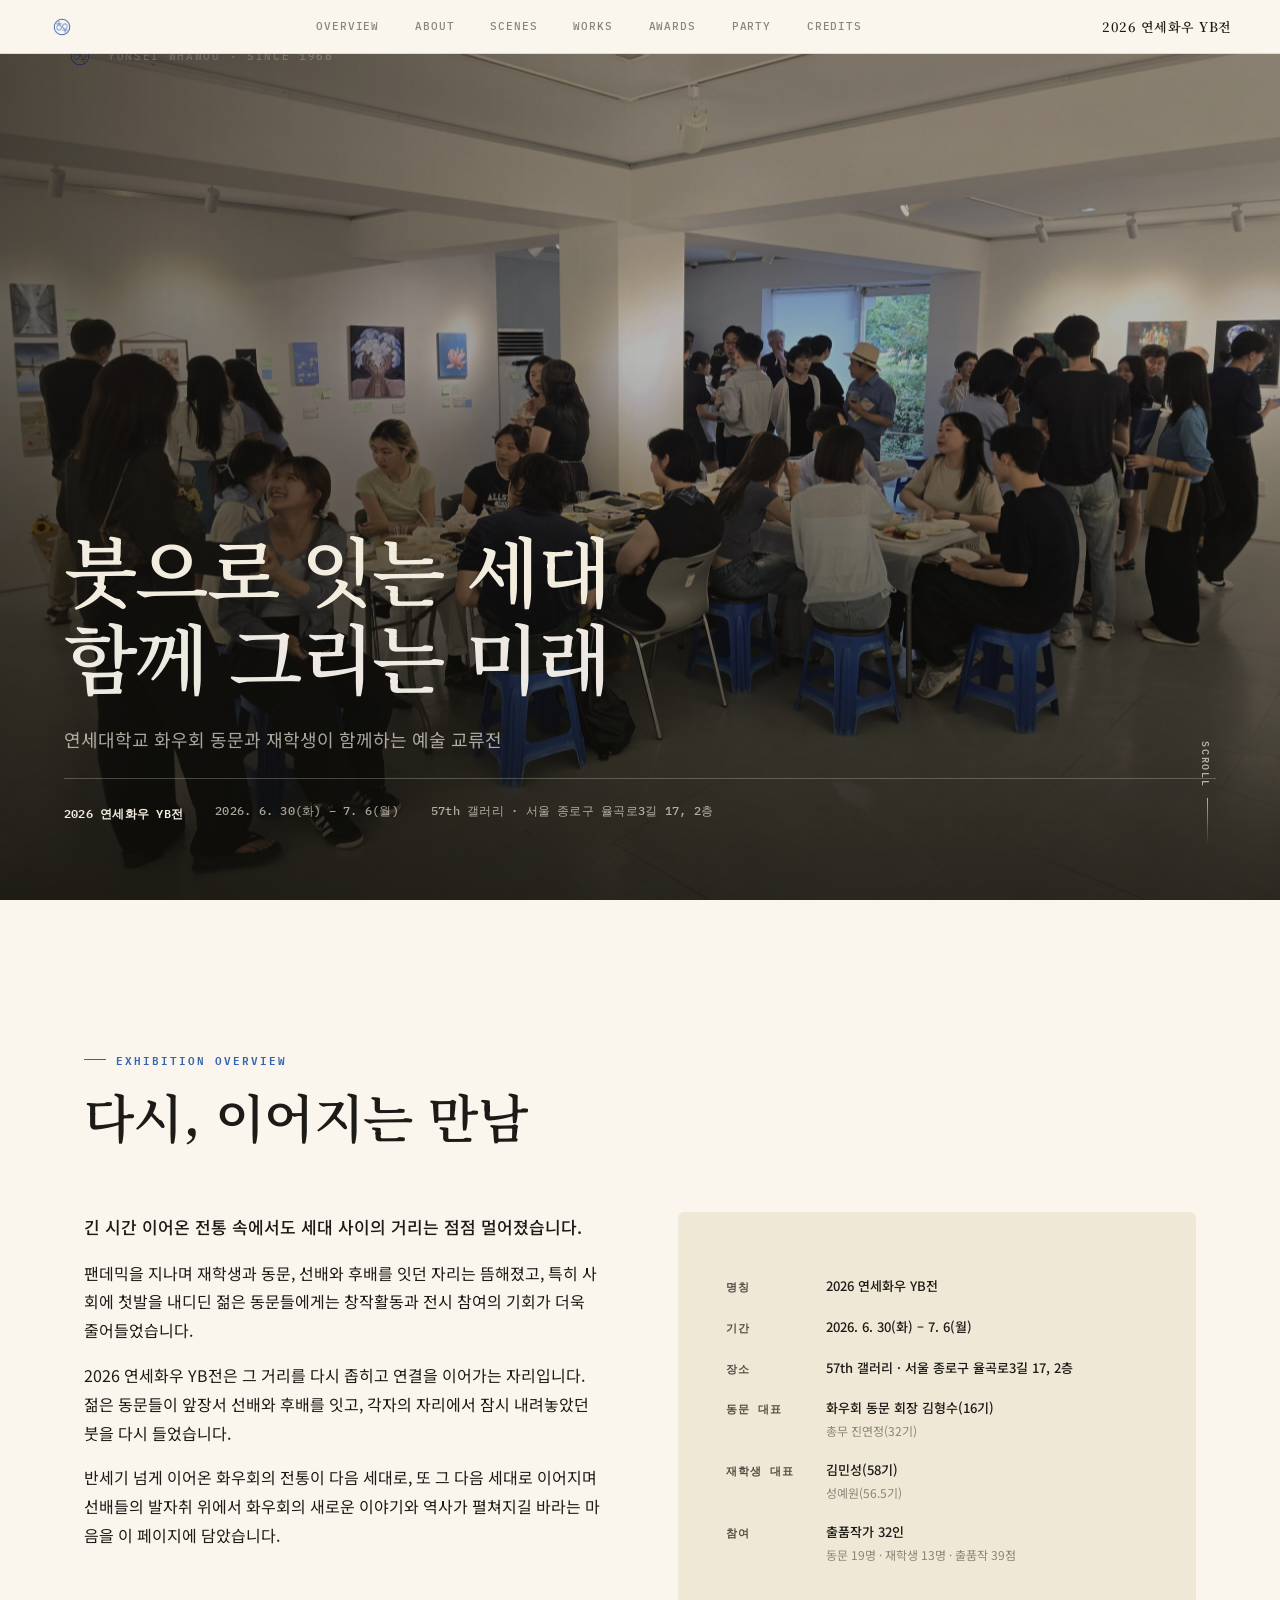
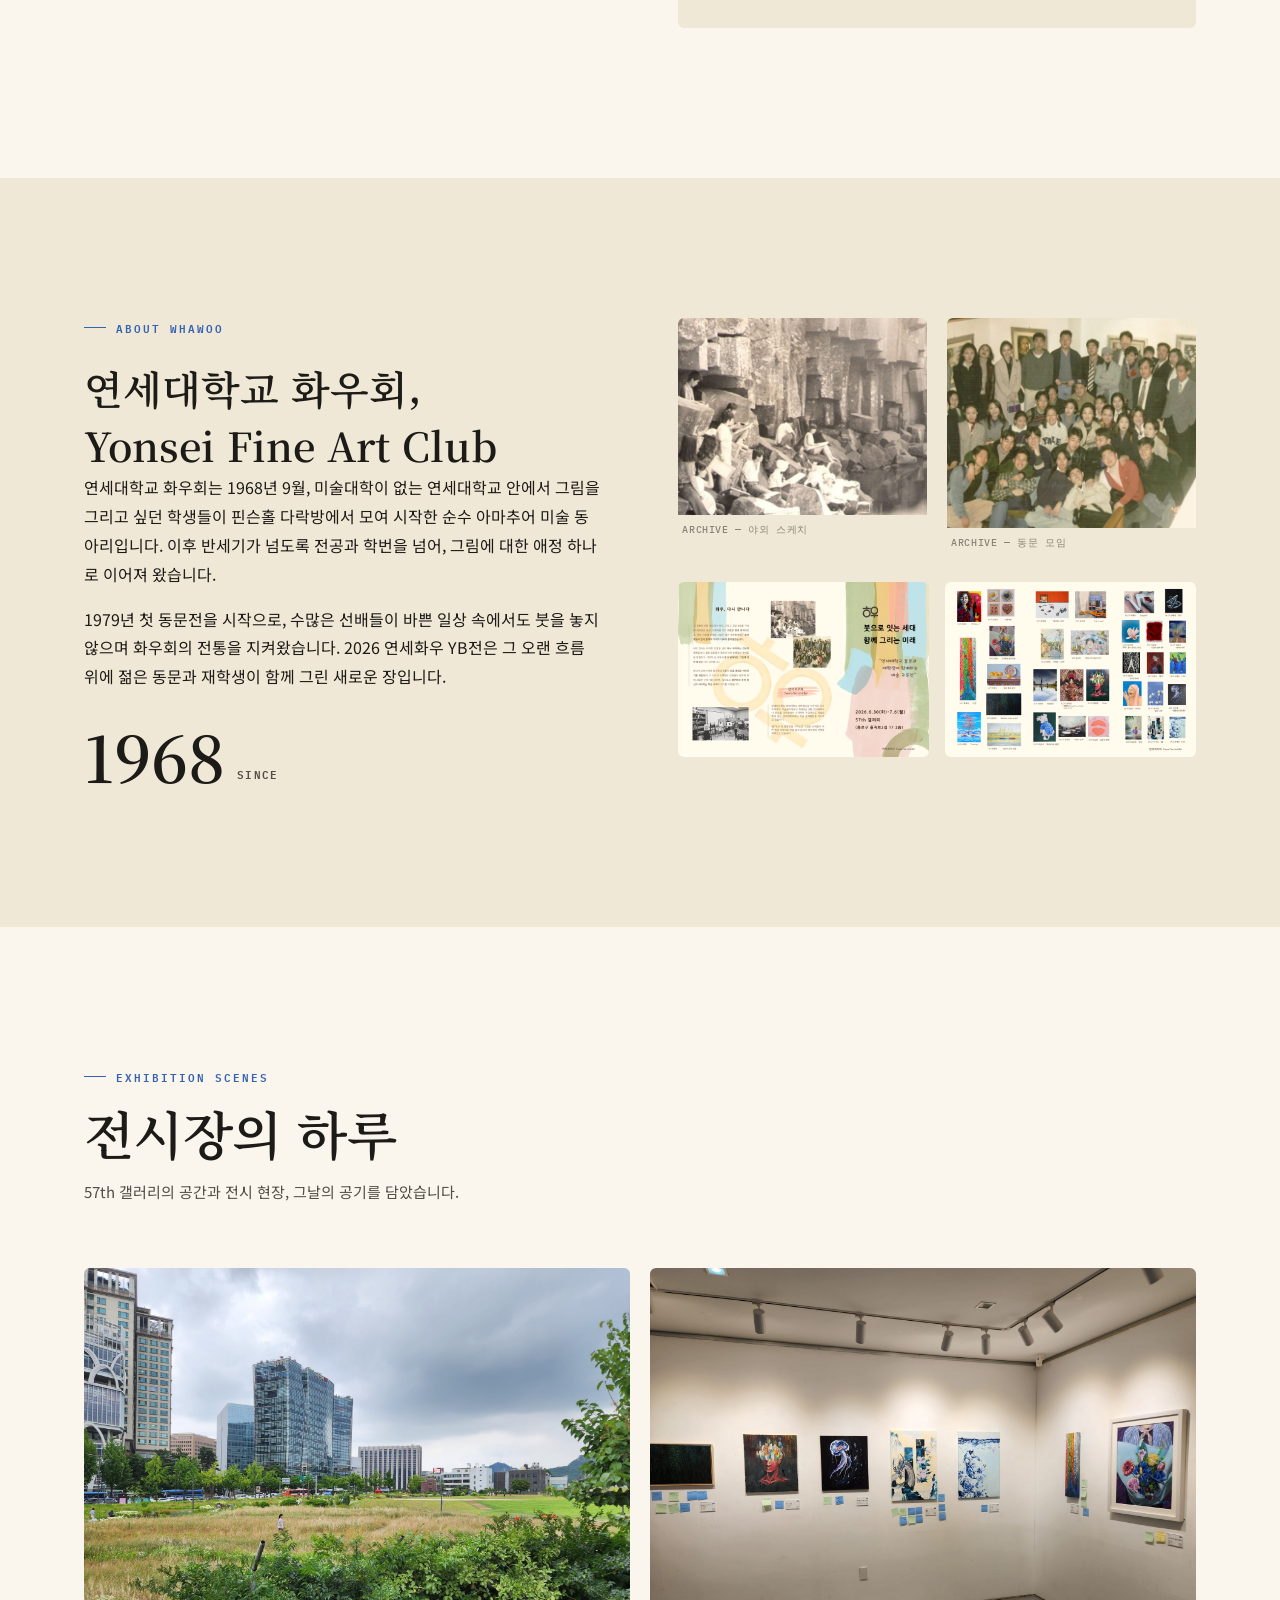
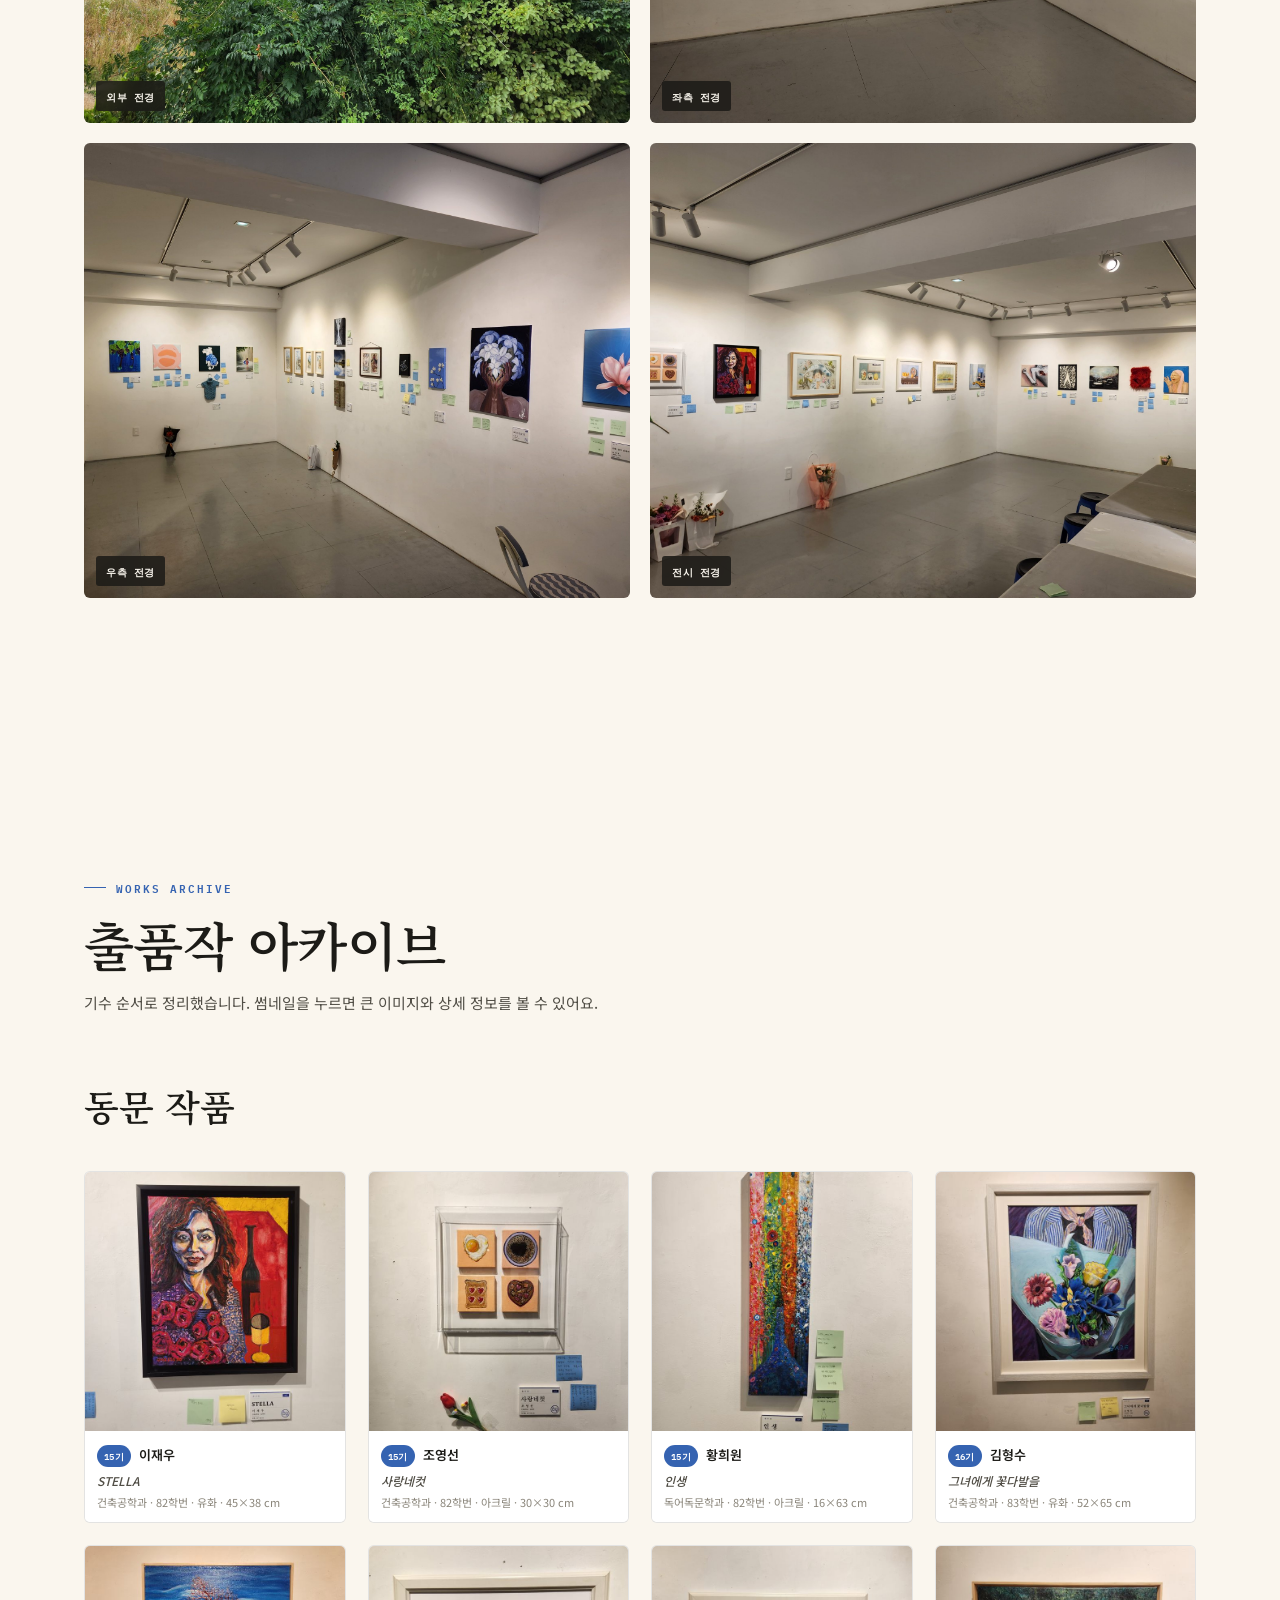
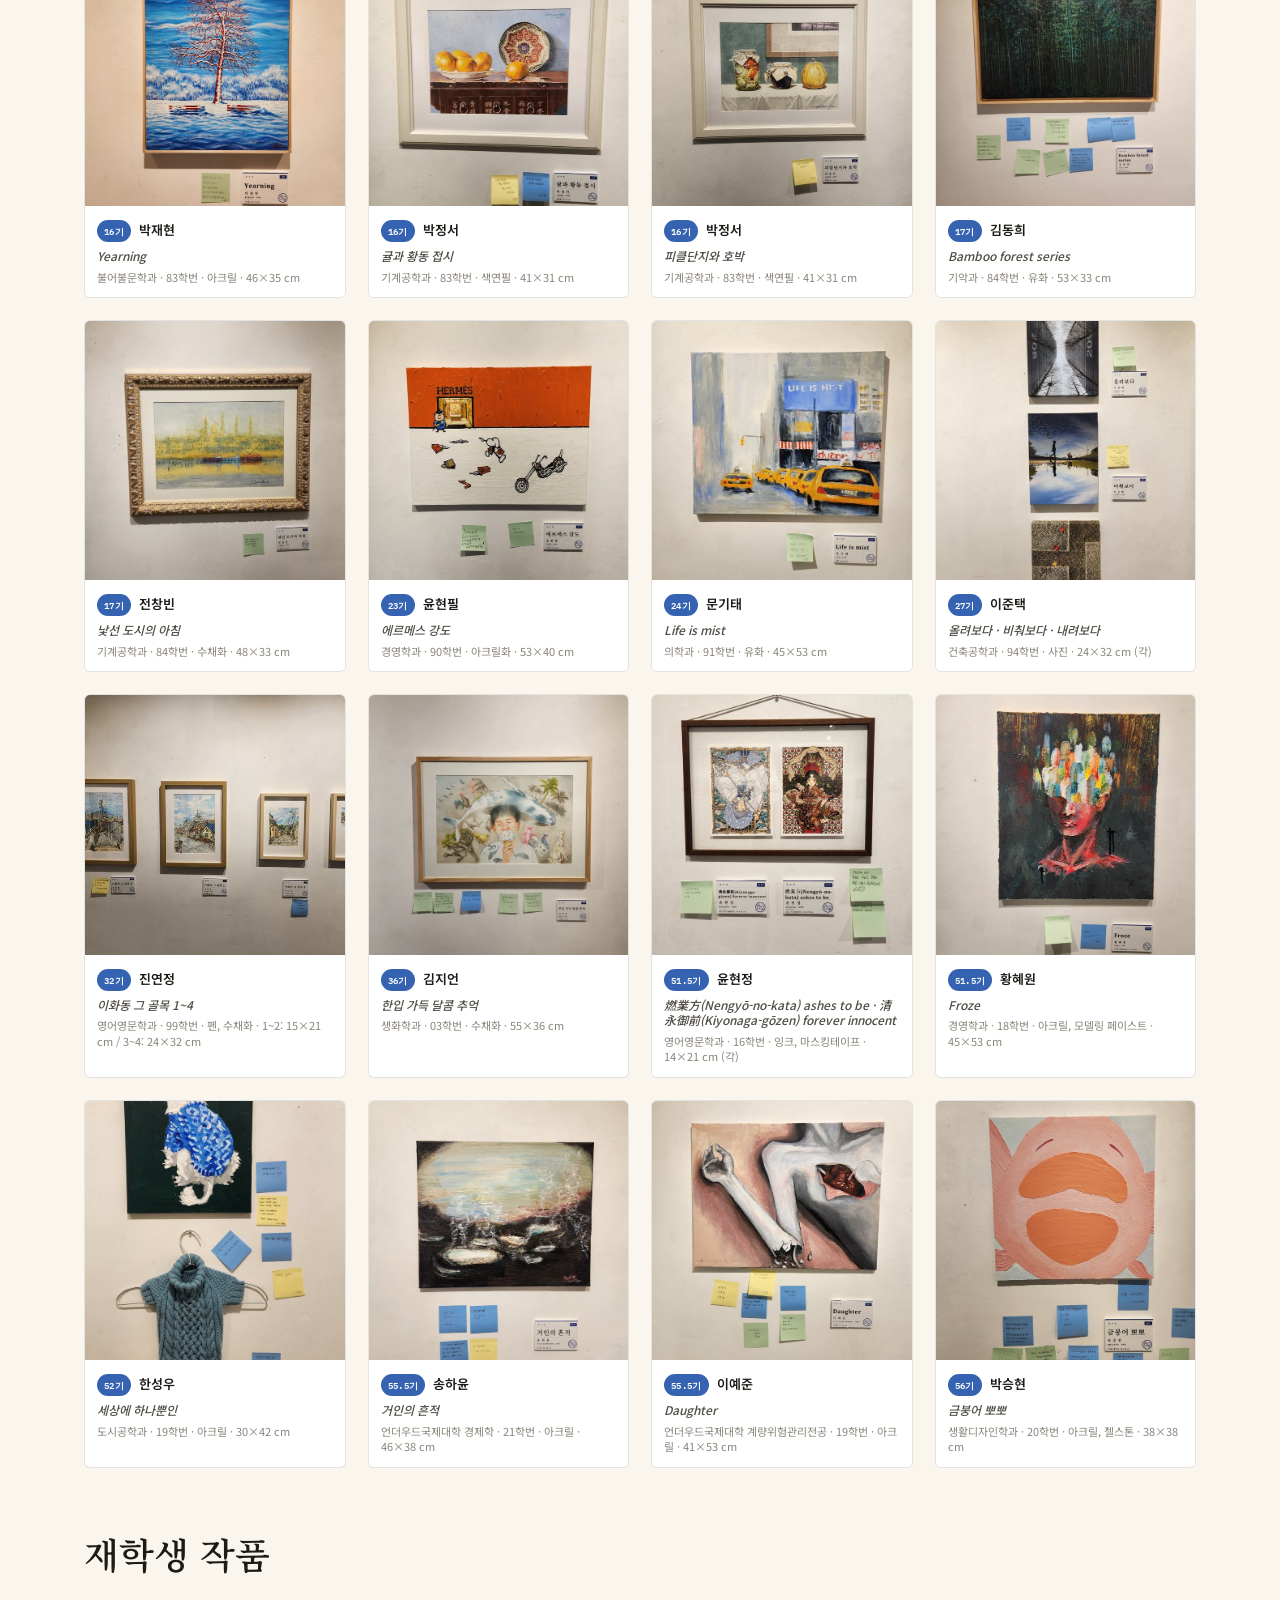
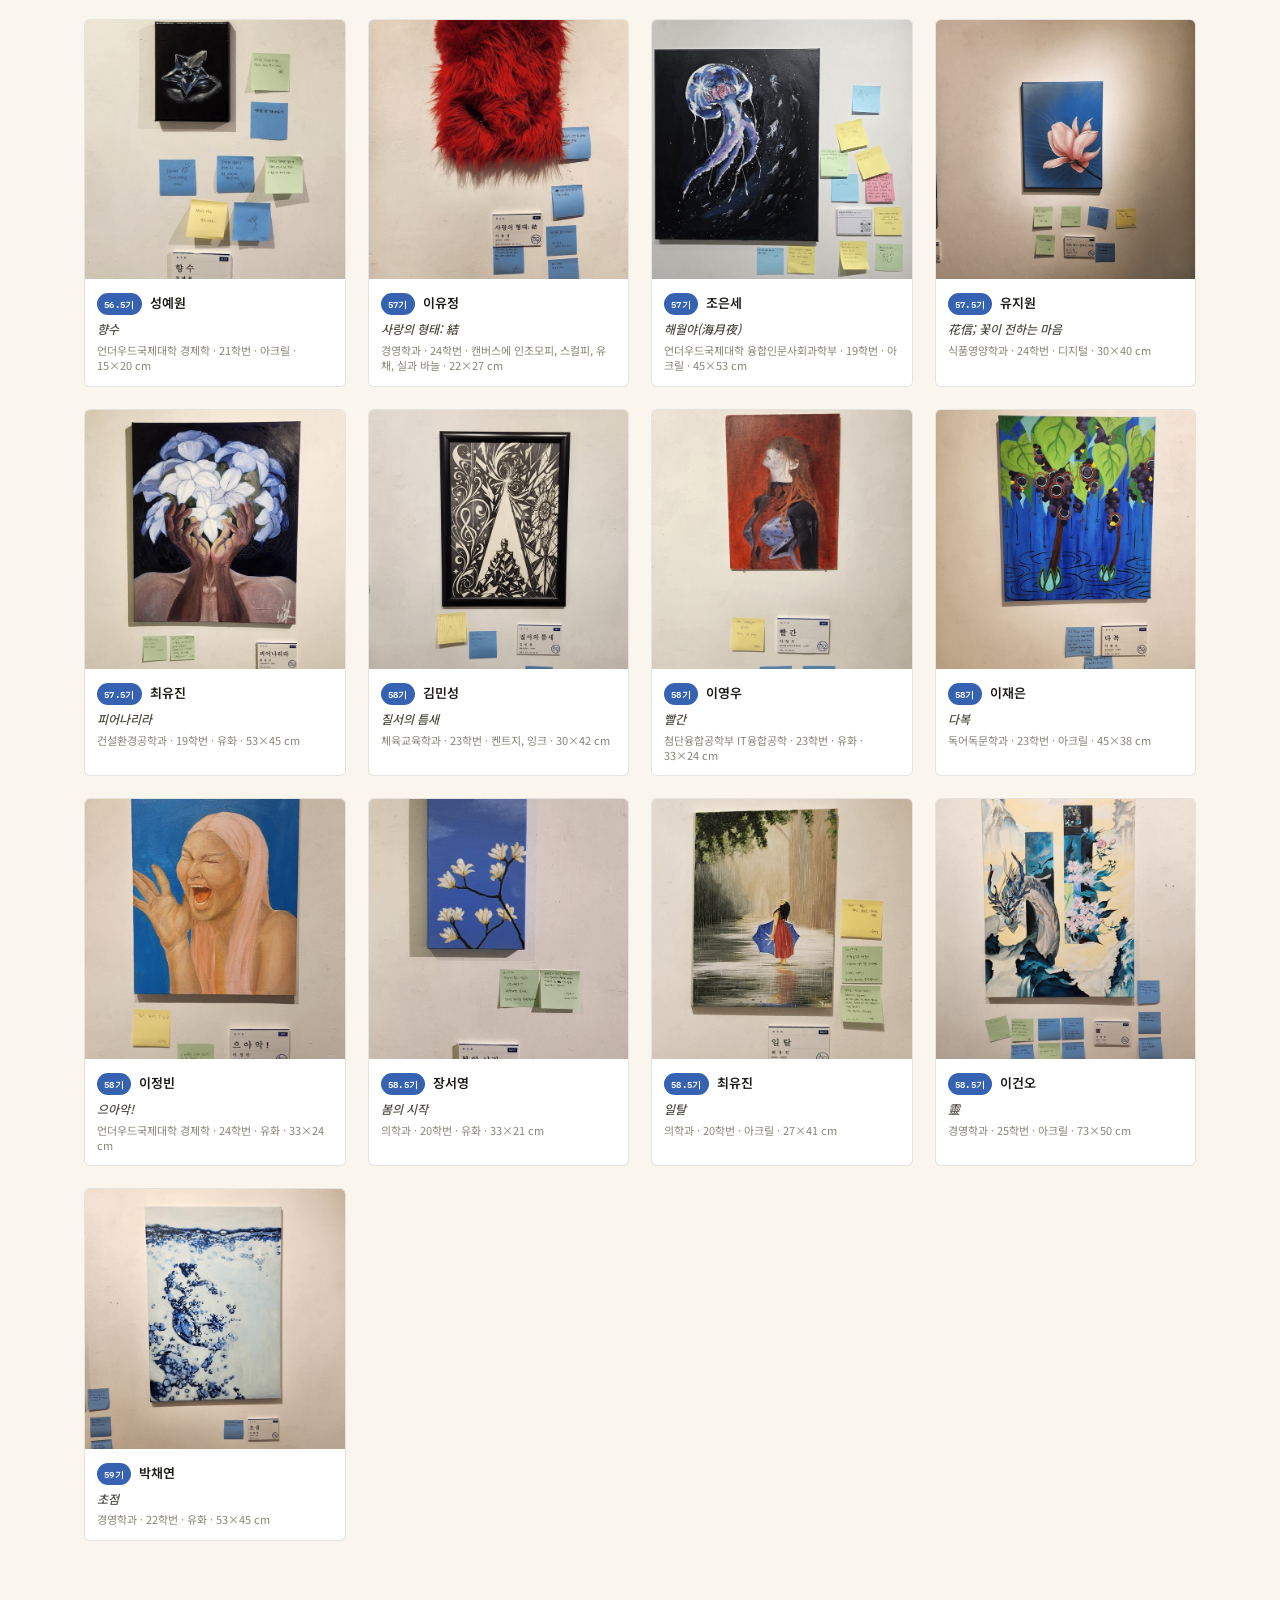
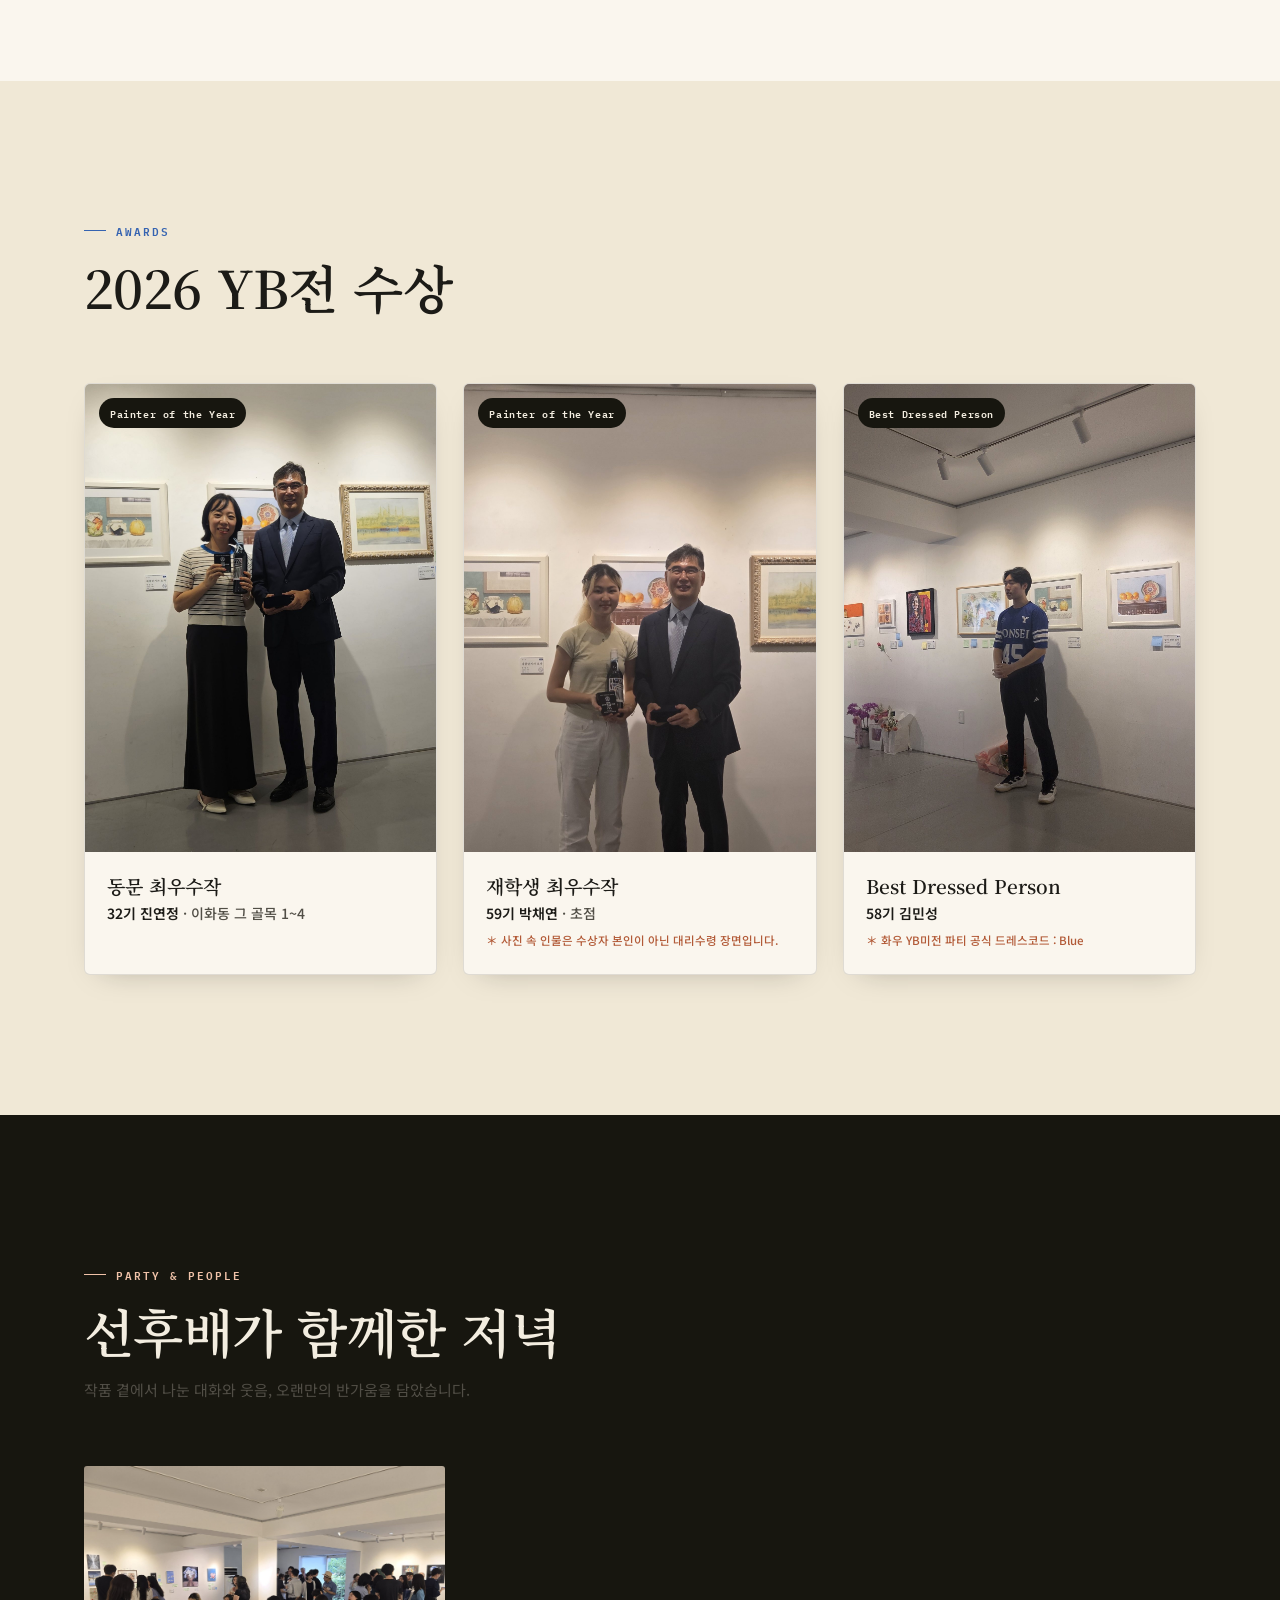
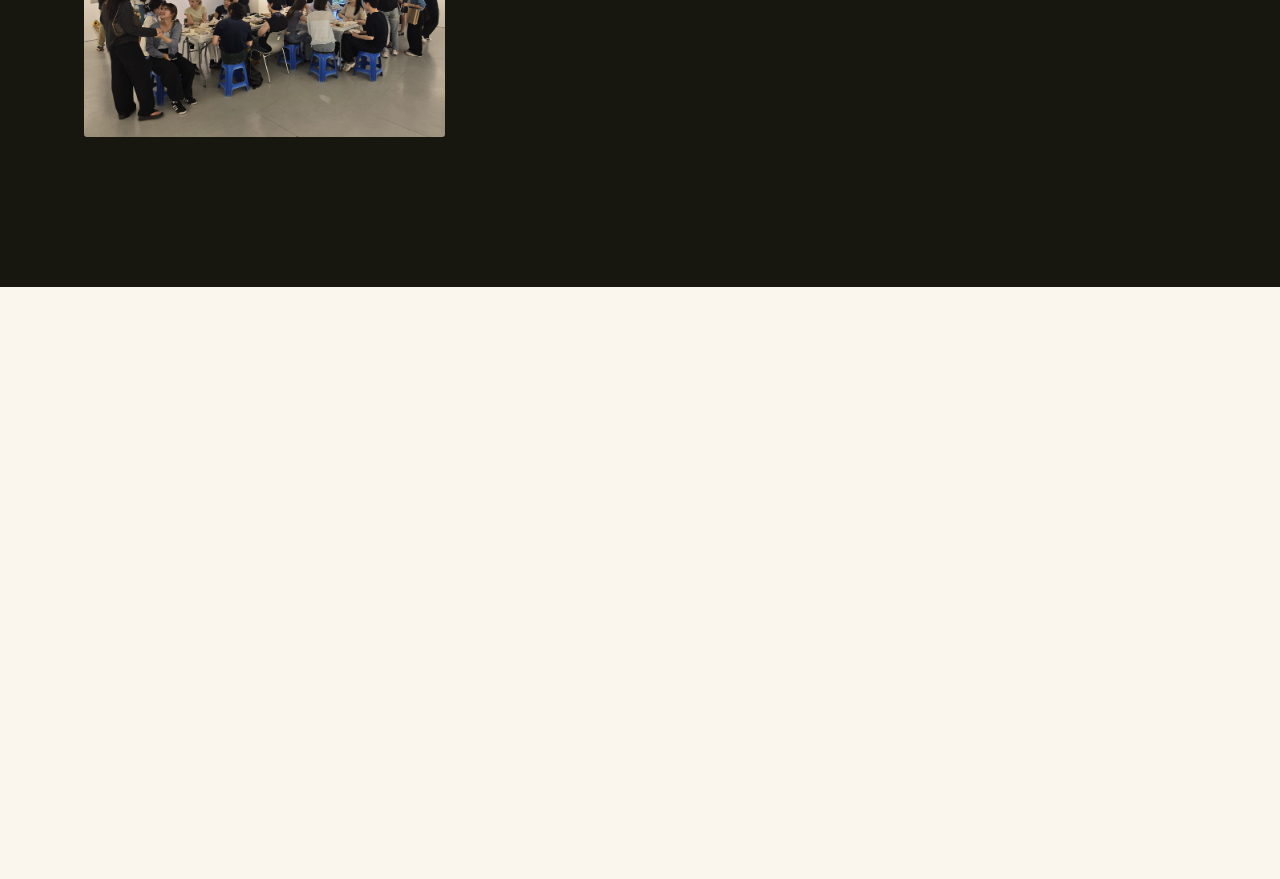
==== index.html @ 22d71738 "Update index.html" ====
<!DOCTYPE html>
<html lang="ko">
<head>
<meta charset="UTF-8">
<meta name="viewport" content="width=device-width, initial-scale=1.0">
<title>2026 연세화우 YB전 — 붓으로 잇는 세대, 함께 그리는 미래</title>
<meta name="description" content="연세대학교 화우회 동문과 재학생이 함께하는 예술 교류전, 2026 연세화우 YB전의 전자 도록이자 행사 기록 아카이브입니다.">

<link rel="icon" href="assets/img/misc/logo-blue.png">
<link rel="preconnect" href="https://fonts.googleapis.com">
<link rel="preconnect" href="https://fonts.gstatic.com" crossorigin>
<link href="https://fonts.googleapis.com/css2?family=Noto+Serif+KR:wght@400;500;600;700&family=Fraunces:ital,opsz,wght@0,9..144,400;0,9..144,500;1,9..144,400&family=Noto+Sans+KR:wght@300;400;500;600;700&family=IBM+Plex+Mono:wght@400;500&display=swap" rel="stylesheet">
<link rel="stylesheet" href="assets/css/style.css">
</head>
<body>

<div id="loader"><img class="mark" src="assets/img/misc/logo-blue.png" alt=""></div>

<!-- ============================== FIXED HEADER — 한 줄 레이아웃 ============================== -->
<header class="top-header">
  <div class="header-brand">
    <img src="assets/img/misc/logo-blue.png" alt="Whawoo">
  </div>
  <nav class="section-nav" aria-label="섹션 이동">
    <a href="#" data-section="overview" class="nav-link active">Overview</a>
    <a href="#" data-section="about" class="nav-link">About</a>
    <a href="#" data-section="scenes" class="nav-link">Scenes</a>
    <a href="#" data-section="works" class="nav-link">Works</a>
    <a href="#" data-section="awards" class="nav-link">Awards</a>
    <a href="#" data-section="party" class="nav-link">Party</a>
    <a href="#" data-section="closing" class="nav-link">Credits</a>
  </nav>
  <div class="header-title">2026 연세화우 YB전</div>
</header>

<!-- ============================== HERO — 원본 비율, 화면 가득 채우기 ============================== -->
<section class="hero" data-section="hero">
  <div class="hero-bg" style="background-image:url('assets/img/hero/hero-main.jpg');"></div>
  <div class="hero-top">
    <img src="assets/img/misc/logo-blue.png" alt="">
    <span>YONSEI WHAWOO · SINCE 1968</span>
  </div>
  <div class="hero-inner">
    <h1 class="reveal in">붓으로 잇는 세대<br><em>함께 그리는 미래</em></h1>
    <p class="hero-sub reveal in">연세대학교 화우회 동문과 재학생이 함께하는 예술 교류전</p>
    <div class="hero-meta reveal in">
      <span><b>2026 연세화우 YB전</b></span>
      <span>2026. 6. 30(화) – 7. 6(월)</span>
      <span>57th 갤러리 · 서울 종로구 율곡로3길 17, 2층</span>
    </div>
  </div>
  <div class="hero-scroll"><span>SCROLL</span><div class="line"></div></div>
</section>

<!-- ============================== OVERVIEW ============================== -->
<section class="overview" data-section="overview">
  <div class="wrap">
    <div class="section-head reveal">
      <span class="eyebrow">Exhibition Overview</span>
      <h2>다시, 이어지는 만남</h2>
    </div>
    <div class="overview-grid">
      <div class="overview-copy reveal">
        <p class="lead">긴 시간 이어온 전통 속에서도 세대 사이의 거리는 점점 멀어졌습니다.</p>
        <p>팬데믹을 지나며 재학생과 동문, 선배와 후배를 잇던 자리는 뜸해졌고, 특히 사회에 첫발을 내디딘 젊은 동문들에게는 창작활동과 전시 참여의 기회가 더욱 줄어들었습니다.</p>
        <p>2026 연세화우 YB전은 그 거리를 다시 좁히고 연결을 이어가는 자리입니다. 젊은 동문들이 앞장서 선배와 후배를 잇고, 각자의 자리에서 잠시 내려놓았던 붓을 다시 들었습니다.</p>
        <p>반세기 넘게 이어온 화우회의 전통이 다음 세대로, 또 그 다음 세대로 이어지며 선배들의 발자취 위에서 화우회의 새로운 이야기와 역사가 펼쳐지길 바라는 마음을 이 페이지에 담았습니다.</p>
      </div>
      <div class="info-panel reveal">
        <dl>
          <div class="info-row"><dt>명칭</dt><dd>2026 연세화우 YB전</dd></div>
          <div class="info-row"><dt>기간</dt><dd>2026. 6. 30(화) – 7. 6(월)</dd></div>
          <div class="info-row"><dt>장소</dt><dd>57th 갤러리 · 서울 종로구 율곡로3길 17, 2층</dd></div>
          <div class="info-row"><dt>동문 대표</dt><dd>화우회 동문 회장 김형수(16기)<span class="sub">총무 진연정(32기)</span></dd></div>
          <div class="info-row"><dt>재학생 대표</dt><dd>김민성(58기)<span class="sub">성예원(56.5기)</span></dd></div>
          <div class="info-row"><dt>참여</dt><dd>출품작가 32인<span class="sub">동문 19명 · 재학생 13명 · 출품작 39점</span></dd></div>
        </dl>
      </div>
    </div>
  </div>
</section>

<!-- ============================== ABOUT WHAWOO ============================== -->
<section class="about" data-section="about">
  <div class="wrap">
    <div class="about-grid">
      <div class="about-copy reveal">
        <span class="eyebrow">About Whawoo</span>
        <h2 style="margin-top:22px;">연세대학교 화우회, <br>Yonsei Fine Art Club</h2>
        <p>연세대학교 화우회는 1968년 9월, 미술대학이 없는 연세대학교 안에서 그림을 그리고 싶던 학생들이 핀슨홀 다락방에서 모여 시작한 순수 아마추어 미술 동아리입니다. 이후 반세기가 넘도록 전공과 학번을 넘어, 그림에 대한 애정 하나로 이어져 왔습니다.</p>
        <p>1979년 첫 동문전을 시작으로, 수많은 선배들이 바쁜 일상 속에서도 붓을 놓지 않으며 화우회의 전통을 지켜왔습니다. 2026 연세화우 YB전은 그 오랜 흐름 위에 젊은 동문과 재학생이 함께 그린 새로운 장입니다.</p>
        <div class="about-since">
          <span class="num font-serif-en">1968</span>
          <span class="txt">SINCE</span>
        </div>
      </div>
      <div class="about-photos reveal">
        <figure><img src="assets/img/about/history-1.jpg" alt="화우회 과거 사진 1 - 야외 스케치"><figcaption>ARCHIVE — 야외 스케치</figcaption></figure>
        <figure><img src="assets/img/about/history-2.jpg" alt="화우회 과거 사진 2 - 단체 사진"><figcaption>ARCHIVE — 동문 모임</figcaption></figure>
        <div class="catalog-images">
          <figure><img src="assets/img/misc/catalog-1.jpg" alt="2026 동문미전 카탈로그"></figure>
          <figure><img src="assets/img/misc/catalog-2.jpg" alt="2026 동문미전 카탈로그"></figure>
        </div>
      </div>
    </div>
  </div>
</section>

<!-- ============================== EXHIBITION SCENES ============================== -->
<section class="scenes" data-section="scenes">
  <div class="wrap">
    <div class="section-head reveal">
      <span class="eyebrow">Exhibition Scenes</span>
      <h2>전시장의 하루</h2>
      <p>57th 갤러리의 공간과 전시 현장, 그날의 공기를 담았습니다.</p>
    </div>
    <div class="scene-grid" id="sceneGrid">
      <div class="scene-item reveal"><img src="assets/img/scenes/scene-01.jpg" loading="lazy" alt="갤러리 외부 전경"><span class="scene-tag">외부 전경</span></div>
      <div class="scene-item reveal"><img src="assets/img/scenes/scene-02.jpg" loading="lazy" alt="전시장 좌측 전경"><span class="scene-tag">좌측 전경</span></div>
      <div class="scene-item reveal"><img src="assets/img/scenes/scene-04.jpg" loading="lazy" alt="전시장 우측 전경"><span class="scene-tag">우측 전경</span></div>
      <div class="scene-item reveal"><img src="assets/img/scenes/scene-03.jpg" loading="lazy" alt="전시장 좌측 전경 2"><span class="scene-tag">전시 전경</span></div>
      <div id="sceneExtra" style="display:contents;"></div>
    </div>
  </div>
</section>

<!-- ============================== WORKS ARCHIVE ============================== -->
<section class="works" data-section="works">
  <div class="wrap">
    <div class="section-head reveal">
      <span class="eyebrow">Works Archive</span>
      <h2>출품작 아카이브</h2>
      <p>기수 순서로 정리했습니다. 썸네일을 누르면 큰 이미지와 상세 정보를 볼 수 있어요.</p>
    </div>
    <div class="works-section-head">
      <h3 class="works-subsection">동문 작품</h3>
    </div>
    <div class="works-grid" id="alumniGrid"></div>
    
    <div class="works-section-head">
      <h3 class="works-subsection">재학생 작품</h3>
    </div>
    <div class="works-grid" id="studentGrid"></div>
  </div>
</section>

<!-- Lightbox modal -->
<div class="modal-overlay" id="modalOverlay">
  <div class="modal-box">
    <div class="modal-imgwrap">
      <button class="modal-close" id="modalClose" aria-label="닫기">✕</button>
      <button class="modal-nav modal-prev" id="modalPrev" aria-label="이전 작품">‹</button>
      <img id="modalImg" src="" alt="">
      <button class="modal-nav modal-next" id="modalNext" aria-label="다음 작품">›</button>
    </div>
    <div class="modal-info">
      <span class="cohort" id="modalCohort"></span>
      <h3 id="modalName"></h3>
      <div class="title" id="modalTitle"></div>
      <dl>
        <div><dt>전공/학번</dt><dd id="modalMajor"></dd></div>
        <div><dt>재료</dt><dd id="modalMaterial"></dd></div>
        <div><dt>크기</dt><dd id="modalSize"></dd></div>
      </dl>
      <div class="modal-note" id="modalNote" style="display:none;"></div>
    </div>
  </div>
</div>

<!-- ============================== AWARDS ============================== -->
<section class="awards" data-section="awards">
  <div class="wrap">
    <div class="section-head reveal">
      <span class="eyebrow">Awards</span>
      <h2>2026 YB전 수상</h2>
    </div>
    <div class="awards-grid" id="awardsGrid"></div>
  </div>
</section>

<!-- ============================== PARTY & PEOPLE ============================== -->
<section class="party" data-section="party">
  <div class="wrap">
    <div class="section-head reveal">
      <span class="eyebrow">Party &amp; People</span>
      <h2>선후배가 함께한 저녁</h2>
      <p>작품 곁에서 나눈 대화와 웃음, 오랜만의 반가움을 담았습니다.</p>
    </div>
    <div class="party-grid" id="partyGrid"></div>
  </div>
</section>

<!-- ============================== CLOSING / CONTACT / CREDITS ============================== -->
<section class="closing" data-section="closing">
  <div class="wrap">
    <div class="closing-top reveal">
      <h2>붓끝에서 이어져온 화우회의 전통,<br>오늘 이 페이지를 지나 앞으로도 계속됩니다.</h2>
      <div class="closing-contact">
        <a href="https://www.instagram.com/yonsei_whawoo" target="_blank" rel="noopener">Instagram — @yonsei_whawoo</a>
        <a href="mailto:whawoo.yonsei@gmail.com">Email — whawoo.yonsei@gmail.com</a>
      </div>
    </div>
    <div class="closing-bottom reveal">
      <div class="closing-brand" style="gap: 16px;">
        <img src="assets/img/misc/logo-black.png" alt="Whawoo logo" style="width: 40px; height: 40px;">
        <div class="closing-credits">
          <div>지류 카탈로그 및 포스터 제작: <b>32기 진연정</b> · 온라인 아카이빙 페이지 제작: <b>58기 김민성</b></div>
          <div>ⓒ 2026 연세대학교 화우회 · whawoo.yonsei@gmail.com</div>
        </div>
      </div>
      <div class="closing-qr" style="gap: 18px;">
        <img src="assets/img/misc/qr-instagram.png" alt="Whawoo Instagram QR code">
        <span>QR로 인스타그램 바로가기</span>
      </div>
    </div>
  </div>
</section>

<script src="assets/js/config.js"></script>
<script src="assets/js/main.js"></script>
</body>
</html>
---- assets/css/style.css ----
/* ==========================================================================
   2026 연세화우 YB전 — 전자 아카이브 (최종 완성본)
   Design tokens
   ========================================================================== */
:root{
  /* Color — sampled from the club's own logo & printed catalogue */
  --ink:        #1c1b17;
  --ink-soft:   #514e46;
  --ink-faint:  #8a857a;
  --paper:      #faf6ee;
  --paper-deep: #f0e8d6;
  --paper-line: rgba(28,27,23,0.12);

  --blue:       #3563b1;
  --blue-deep:  #223e73;
  --clay:       #d97a52;
  --clay-soft:  #f0c2a8;
  --sage:       #8a9a6c;
  --sky:        #8fc0c9;

  --dark:       #17160f;
  --dark-panel: #211f18;
  --on-dark:    #f3ede0;
  --on-dark-soft: rgba(243,237,224,0.68);

  --shadow-lg: 0 30px 70px -35px rgba(20,19,15,0.45);
  --shadow-sm: 0 10px 30px -18px rgba(20,19,15,0.35);

  --radius-s: 3px;
  --radius-m: 6px;

  --ease: cubic-bezier(.22,.68,0,1);
  --dur-m: .6s;
  --dur-s: .32s;

  --container: 1240px;
}

/* ==========================================================================
   Reset
   ========================================================================== */
*, *::before, *::after{ box-sizing:border-box; }
html{ scroll-behavior:smooth; }
@media (prefers-reduced-motion: reduce){
  html{ scroll-behavior:auto; }
  *, *::before, *::after{ animation-duration:0.001ms !important; animation-iteration-count:1 !important; transition-duration:0.001ms !important; scroll-behavior:auto !important; }
}
body{
  margin:0;
  background:var(--paper);
  color:var(--ink);
  font-family:'Noto Sans KR','Pretendard',-apple-system,sans-serif;
  font-weight:400;
  -webkit-font-smoothing:antialiased;
  overflow-x:hidden;
}
img{ max-width:100%; display:block; }
a{ color:inherit; }
h1,h2,h3,h4,p,ul,figure{ margin:0; padding:0; }
ul{ list-style:none; }
button{ font-family:inherit; cursor:pointer; }
:focus-visible{ outline:3px solid var(--blue); outline-offset:3px; }

.font-display{ font-family:'Noto Serif KR', serif; font-weight:600; }
.font-serif-en{ font-family:'Fraunces', serif; font-weight:500; }
.font-mono{ font-family:'IBM Plex Mono', monospace; }

.wrap{
  max-width:var(--container);
  margin:0 auto;
  padding:0 clamp(20px, 5vw, 64px);
}

.eyebrow{
  font-family:'IBM Plex Mono', monospace;
  font-size:11px;
  letter-spacing:.18em;
  text-transform:uppercase;
  color:var(--blue);
  display:flex;
  align-items:center;
  gap:10px;
  font-weight:600;
}
.eyebrow::before{
  content:'';
  width:22px; height:1px;
  background:var(--blue);
  display:inline-block;
}

.section-head{
  display:flex;
  flex-direction:column;
  gap:14px;
  margin-bottom:clamp(36px,6vw,64px);
}
.section-head h2{
  font-family:'Noto Serif KR', serif;
  font-size:clamp(30px, 4.4vw, 52px);
  line-height:1.25;
  font-weight:600;
  letter-spacing:-0.01em;
}
.section-head p{
  color:var(--ink-soft);
  font-size:15px;
  max-width:560px;
  line-height:1.7;
  font-weight:400;
}

section{ position:relative; }

/* ==========================================================================
   Loader
   ========================================================================== */
#loader{
  position:fixed; inset:0; z-index:9999;
  background:var(--dark);
  display:flex; align-items:center; justify-content:center;
  transition:opacity .7s var(--ease), visibility .7s var(--ease);
}
#loader.hide{ opacity:0; visibility:hidden; pointer-events:none; }
#loader .mark{ width:46px; height:46px; opacity:.9; animation:pulse 1.6s ease-in-out infinite; }
@keyframes pulse{ 0%,100%{ transform:scale(1); opacity:.55;} 50%{ transform:scale(1.08); opacity:1;} }

/* ==========================================================================
   HEADER — 한 줄 통합 레이아웃
   ========================================================================== */
.top-header{
  position:fixed; top:0; left:0; right:0; z-index:400;
  background:var(--paper);
  border-bottom:1px solid var(--paper-line);
  padding:0 clamp(20px,5vw,48px);
  display:flex; align-items:center; justify-content:space-between;
  height:54px;
  gap:20px;
}

.header-brand{
  display:flex; align-items:center; flex-shrink:0;
}
.header-brand img{
  width:28px; height:28px;
}

.section-nav{
  flex:1;
  display:flex; gap:clamp(8px,2vw,20px); justify-content:center;
  align-items:center;
  height:100%;
  background:none;
  border-bottom:none;
  padding:0;
  overflow-x:auto; overflow-y:hidden;
}
.section-nav a{
  flex-shrink:0;
  padding:0 8px;
  font-family:'IBM Plex Mono',monospace;
  font-size:10.5px;
  letter-spacing:.08em;
  text-decoration:none;
  color:var(--ink-faint);
  text-transform:uppercase;
  border-bottom:2px solid transparent;
  transition:all .25s ease;
  white-space:nowrap;
  font-weight:500;
  display:flex;
  align-items:center;
  height:100%;
}
.section-nav a:hover{ color:var(--ink); }
.section-nav a.active{
  color:var(--ink);
  border-bottom-color:var(--blue);
}

.header-title{
  font-family:'Noto Serif KR',serif;
  font-size:13px;
  letter-spacing:.04em;
  font-weight:600;
  color:var(--ink);
  flex-shrink:0;
  white-space:nowrap;
}

@media (max-width:768px){
  .header-title{ display:none; }
  .section-nav{ gap:clamp(4px,1.5vw,12px); }
  .section-nav a{ font-size:9.5px; padding:0 6px; }
}

/* ==========================================================================
   HERO — 원본 비율, 화면 꽉 채우기
   ========================================================================== */
.hero{
  min-height:100vh;
  position:relative;
  display:flex;
  align-items:flex-end;
  color:var(--on-dark);
  overflow:hidden;
  padding-top:54px;
  margin-top:0;
}
.hero .hero-bg{
  position:absolute; inset:0;
  background-size:cover;
  background-position:center center;
  transform:scale(1.02);
  animation:heroZoom 14s var(--ease) forwards;
}
@keyframes heroZoom{ to{ transform:scale(1);} }
.hero::before{
  content:'';
  position:absolute; inset:0;
  background:
    linear-gradient(180deg, rgba(15,14,10,.3) 0%, rgba(15,14,10,.3) 40%, rgba(15,14,10,.8) 100%),
    linear-gradient(90deg, rgba(15,14,10,.5) 0%, transparent 50%);
  z-index:1;
}
.hero-inner{
  position:relative; z-index:2;
  width:100%;
  padding:0 clamp(20px,5vw,64px) clamp(50px,6vw,80px);
  display:flex; flex-direction:column; gap:24px;
}
.hero-top{
  position:absolute; top:clamp(20px,4vw,40px); left:clamp(20px,5vw,64px);
  display:flex; align-items:center; gap:12px;
}
.hero-top img{ width:32px; height:32px; }
.hero-top span{
  font-family:'IBM Plex Mono',monospace;
  font-size:10.5px;
  letter-spacing:.16em;
  opacity:.85;
  font-weight:500;
}
.hero h1{
  font-family:'Noto Serif KR', serif;
  font-weight:600;
  font-size:clamp(42px, 7vw, 76px);
  line-height:1.15;
  letter-spacing:-0.02em;
}
.hero h1 em{ font-style:normal; color:var(--paper); opacity:.95; font-weight:600; }
.hero-sub{
  font-size:clamp(15px,1.6vw,18px);
  color:var(--on-dark-soft);
  max-width:520px;
  line-height:1.7;
  font-weight:400;
}
.hero-meta{
  display:flex; flex-wrap:wrap; gap:12px 32px;
  padding-top:24px;
  border-top:1px solid rgba(243,237,224,.25);
  font-family:'IBM Plex Mono',monospace;
  font-size:12px;
  letter-spacing:.02em;
  color:var(--on-dark-soft);
  font-weight:500;
}
.hero-meta b{ color:var(--on-dark); font-weight:600; }
.hero-scroll{
  position:absolute; right:clamp(20px,5vw,64px); bottom:clamp(32px,5vw,56px);
  z-index:2;
  display:flex; flex-direction:column; align-items:center; gap:10px;
  color:var(--on-dark-soft);
}
.hero-scroll .line{ width:1px; height:46px; background:linear-gradient(var(--on-dark-soft), transparent); animation:scrollLine 2s ease-in-out infinite; }
@keyframes scrollLine{ 0%{ opacity:0; transform:scaleY(0); transform-origin:top;} 40%{opacity:1; transform:scaleY(1); transform-origin:top;} 60%{opacity:1; transform:scaleY(1); transform-origin:bottom;} 100%{opacity:0; transform:scaleY(0); transform-origin:bottom;} }
.hero-scroll span{ font-family:'IBM Plex Mono',monospace; font-size:10px; letter-spacing:.18em; writing-mode:vertical-rl; font-weight:600; }

/* ==========================================================================
   OVERVIEW
   ========================================================================== */
.overview{ padding:clamp(80px,12vw,150px) 0; background:var(--paper); }
.overview-grid{
  display:grid;
  grid-template-columns: 1fr 1fr;
  gap: clamp(40px, 6vw, 80px);
  align-items: start;
}
@media (max-width: 900px){
  .overview-grid{ grid-template-columns: 1fr; }
}
.overview-copy p{ margin-bottom:16px; line-height:1.8; color:var(--ink); font-weight:400; }
.overview-copy p.lead{ font-size:17px; font-weight:500; color:var(--ink); }
.overview-copy p:last-child{ margin-bottom:0; }

.info-panel{
  background:var(--paper-deep); padding:clamp(28px,4vw,48px);
  border-radius:var(--radius-m);
}
.info-panel dl{
  display:flex; flex-direction:column; gap:20px;
}
.info-row{
  display:grid; grid-template-columns: 88px 1fr;
  gap:12px;
}
.info-row dt{
  font-family:'IBM Plex Mono',monospace;
  font-size:11px;
  letter-spacing:.08em;
  text-transform:uppercase;
  color:var(--ink-soft);
  font-weight:600;
}
.info-row dd{
  font-size:13px;
  color:var(--ink);
  margin:0;
  line-height:1.6;
  font-weight:500;
}
.info-row dd .sub{
  display:block;
  font-size:12px;
  color:var(--ink-faint);
  margin-top:2px;
  font-weight:400;
}

/* ==========================================================================
   ABOUT WHAWOO
   ========================================================================== */
.about{ padding:clamp(80px,12vw,140px) 0; background:var(--paper-deep); }
.about-grid{
  display:grid;
  grid-template-columns: 1fr 1fr;
  gap: clamp(40px, 6vw, 80px);
  align-items: start;
}
@media (max-width: 900px){
  .about-grid{ grid-template-columns:1fr; }
}
.about-copy p{ line-height:1.8; color:var(--ink); margin-bottom:16px; font-weight:400; }
.about-copy h2{
  font-family:'Noto Serif KR', serif;
  font-weight:600;
  font-size:clamp(26px, 3.5vw, 40px);
}
.about-copy p:last-of-type{ margin-bottom:32px; }
.about-since{
  display:flex; align-items:flex-end; gap:12px; margin-top:28px;
}
.about-since .num{
  font-family:'Noto Serif KR', serif;
  font-size:clamp(42px, 5vw, 68px);
  font-weight:600;
  line-height:1;
}
.about-since .txt{
  font-family:'IBM Plex Mono',monospace;
  font-size:11px;
  letter-spacing:.12em;
  color:var(--ink-soft);
  margin-bottom:4px;
  font-weight:600;
}
.about-photos{
  display:grid; grid-template-columns:1fr 1fr; gap:20px;
}
.about-photos figure{
  margin:0; overflow:hidden; border-radius:var(--radius-m);
}
.about-photos img{ width:100%; height:auto; display:block; }
.about-photos figcaption{
  font-family:'IBM Plex Mono',monospace;
  font-size:10px;
  letter-spacing:.06em;
  color:var(--ink-faint);
  margin-top:8px;
  padding:0 4px;
  font-weight:500;
}

.catalog-images{
  grid-column: 1 / -1;
  display: grid;
  grid-template-columns: 1fr 1fr;
  gap: 16px;
  margin-top: 12px;
}
.catalog-images figure{
  margin: 0;
  overflow: hidden;
  border-radius: var(--radius-m);
}
.catalog-images img{
  width: 100%;
  height: auto;
  display: block;
}

/* ==========================================================================
   EXHIBITION SCENES — 동일 크기 4개
   ========================================================================== */
.scenes{ padding:clamp(80px,12vw,140px) 0; background:var(--paper); }
.scene-grid{
  display:grid;
  grid-template-columns: repeat(2, 1fr);
  gap:20px;
}
.scene-item{
  position:relative;
  overflow:hidden;
  border-radius:var(--radius-m);
  aspect-ratio: 1.2;
}
.scene-item img{
  width:100%;
  height:100%;
  object-fit:cover;
  transition:transform .5s var(--ease);
}
.scene-item:hover img{ transform:scale(1.05); }
.scene-tag{
  position:absolute; bottom:12px; left:12px;
  font-family:'IBM Plex Mono',monospace;
  font-size:10px;
  letter-spacing:.06em;
  background:rgba(28,27,23,.85);
  color:var(--paper);
  padding:6px 10px;
  border-radius:var(--radius-s);
  backdrop-filter:blur(8px);
  font-weight:600;
}

@media (max-width:640px){
  .scene-grid{
    grid-template-columns: 1fr;
    gap: 16px;
  }
  .scene-item{ aspect-ratio: 4/3; }
}

/* ==========================================================================
   WORKS ARCHIVE — 4개 한 줄, 정보 표시
   ========================================================================== */
.works{ padding:clamp(80px,12vw,140px) 0; background:var(--paper); }
.works-section-head{
  margin-top:clamp(40px,5vw,60px);
  margin-bottom:clamp(28px,4vw,40px);
}
.works-section-head:first-of-type{ margin-top:0; }
.works-subsection{
  font-family:'Noto Serif KR', serif;
  font-size:clamp(22px, 3.2vw, 36px);
  font-weight:600;
  color:var(--ink);
  margin:0;
}

.works-grid{
  display:grid;
  grid-template-columns: repeat(auto-fit, minmax(220px, 1fr));
  gap:22px;
}

.work-card{
  position:relative;
  cursor:pointer;
  overflow:hidden;
  border-radius:var(--radius-m);
  background:white;
  border:1px solid var(--paper-line);
  transition:box-shadow .3s ease;
}
.work-card:hover{
  box-shadow:0 8px 24px rgba(20,19,15,0.12);
}

.work-thumb{
  position:relative;
  overflow:hidden;
  background:var(--paper-deep);
  aspect-ratio: 1;
}
.work-thumb img{
  width:100%;
  height:100%;
  object-fit:cover;
  transition:transform .4s var(--ease);
}
.work-card:hover .work-thumb img{
  transform:scale(1.05);
}

.work-cap{
  padding:14px 12px 12px;
  background:white;
  display:flex;
  flex-direction:column;
  gap:6px;
}
.work-cap .row1{
  display:flex;
  align-items:baseline;
  gap:8px;
}
.work-cap .cohort{
  font-family:'IBM Plex Mono',monospace;
  font-size:9px;
  letter-spacing:.04em;
  color:#fff;
  background:var(--blue);
  padding:3px 7px;
  border-radius:20px;
  flex-shrink:0;
  font-weight:600;
}
.work-cap .name{
  font-weight:600;
  font-size:13px;
  color:var(--ink);
  line-height:1.3;
}
.work-cap .title{
  font-size:12px;
  color:var(--ink-soft);
  font-style:italic;
  line-height:1.3;
  font-weight:500;
}
.work-cap .sub{
  font-size:11px;
  color:var(--ink-faint);
  line-height:1.4;
  font-weight:400;
}

@media (max-width:768px){
  .works-grid{
    grid-template-columns: repeat(auto-fit, minmax(160px, 1fr));
    gap:16px;
  }
}

/* ==========================================================================
   MODAL / LIGHTBOX
   ========================================================================== */
.modal-overlay{
  position:fixed; inset:0; z-index:2000;
  background:rgba(12,11,8,.95);
  display:flex; align-items:center; justify-content:center;
  opacity:0; visibility:hidden;
  transition:opacity .35s ease, visibility .35s ease;
  padding:20px;
}
.modal-overlay.open{ opacity:1; visibility:visible; }
.modal-box{
  width:100%; max-width:1100px; max-height:92vh;
  display:grid; grid-template-columns: 1fr 300px;
  background:var(--dark-panel);
  border-radius:var(--radius-m);
  overflow:hidden;
  box-shadow:var(--shadow-lg);
}
.modal-imgwrap{
  position:relative;
  background:#0d0c09;
  display:flex; align-items:center; justify-content:center;
  min-height:320px;
  overflow:hidden;
}
.modal-imgwrap img{ max-width:100%; max-height:88vh; object-fit:contain; }
.modal-info{
  padding:32px 28px;
  color:var(--on-dark);
  display:flex; flex-direction:column; gap:14px;
  overflow-y:auto;
}
.modal-info .cohort{
  align-self:flex-start;
  font-family:'IBM Plex Mono',monospace;
  font-size:11px;
  letter-spacing:.06em;
  color:#fff;
  background:var(--blue);
  padding:4px 10px;
  border-radius:20px;
  font-weight:600;
}
.modal-info h3{
  font-family:'Noto Serif KR',serif;
  font-size:22px;
  font-weight:600;
}
.modal-info .title{ font-style:italic; color:var(--sky); font-size:15px; font-weight:500; }
.modal-info dl{ display:flex; flex-direction:column; gap:8px; margin-top:8px; }
.modal-info dl div{ display:flex; gap:8px; font-size:13px; }
.modal-info dl dt{ font-family:'IBM Plex Mono',monospace; color:var(--on-dark-soft); width:64px; flex-shrink:0; font-weight:600; }
.modal-info dl dd{ margin:0; color:var(--on-dark); font-weight:500; }
.modal-note{
  margin-top:auto;
  font-size:12px; line-height:1.6; color:var(--clay-soft);
  border-top:1px solid rgba(243,237,224,.16); padding-top:12px;
}
.modal-close{
  position:absolute; top:18px; right:18px; z-index:5;
  width:40px; height:40px; border-radius:50%;
  background:rgba(255,255,255,.08); border:1px solid rgba(255,255,255,.2);
  color:#fff; font-size:18px; display:flex; align-items:center; justify-content:center;
  transition:background .2s ease;
}
.modal-close:hover{ background:rgba(255,255,255,.2); }
.modal-nav{
  position:absolute; top:50%; transform:translateY(-50%);
  width:46px; height:46px; border-radius:50%;
  background:rgba(255,255,255,.08); border:1px solid rgba(255,255,255,.2);
  color:#fff; font-size:20px; display:flex; align-items:center; justify-content:center;
  transition:background .2s ease;
  z-index:5;
}
.modal-nav:hover{ background:rgba(255,255,255,.2); }
.modal-prev{ left:16px; }
.modal-next{ right:16px; }
@media (max-width:760px){
  .modal-box{ grid-template-columns:1fr; grid-template-rows:auto auto; max-height:94vh; overflow-y:auto; }
  .modal-imgwrap img{ max-height:50vh; }
  .modal-nav{ top:auto; bottom:auto; }
}

/* ==========================================================================
   AWARDS
   ========================================================================== */
.awards{ padding:clamp(80px,12vw,140px) 0; background:var(--paper-deep); }
.awards-grid{
  display:grid; grid-template-columns:repeat(3,1fr); gap:26px;
}
@media (max-width:860px){ .awards-grid{ grid-template-columns:1fr; } }
.award-card{
  background:var(--paper);
  border-radius:var(--radius-m);
  overflow:hidden;
  border:1px solid var(--paper-line);
  box-shadow:var(--shadow-sm);
}
.award-photo{ position:relative; overflow:hidden; background:var(--paper-deep); }
.award-photo img{ width:100%; height:auto; display:block; }
.award-ribbon{
  position:absolute; top:14px; left:14px;
  background:var(--dark); color:var(--on-dark);
  font-family:'IBM Plex Mono',monospace; font-size:10px; letter-spacing:.06em;
  padding:6px 11px; border-radius:20px; font-weight:600;
}
.award-body{ padding:20px 22px 24px; }
.award-body .ko{
  font-family:'Noto Serif KR',serif;
  font-size:19px;
  margin-bottom:4px;
  font-weight:600;
}
.award-body .who{ font-size:14px; color:var(--ink-soft); margin-bottom:8px; font-weight:500; }
.award-body .who b{ color:var(--ink); font-weight:600; }
.award-body .note{ font-size:11.5px; color:var(--clay-deep, #b25a37); line-height:1.6; font-weight:500; }

/* ==========================================================================
   PARTY & PEOPLE
   ========================================================================== */
.party{ padding:clamp(80px,12vw,150px) 0; background:var(--dark); color:var(--on-dark); }
.party .eyebrow{ color:var(--clay-soft); }
.party .eyebrow::before{ background:var(--clay-soft); }
.party-grid{
  columns: 3 260px;
  column-gap:14px;
  margin-top: 10px;
}
.party-item{
  break-inside:avoid; margin-bottom:14px;
  overflow:hidden; border-radius:var(--radius-s);
  background:var(--dark-panel);
}
.party-item img{ width:100%; display:block; transition:transform .7s var(--ease); }
.party-item:hover img{ transform:scale(1.04); }
.party-empty{
  color:var(--on-dark-soft); font-size:14px; padding:40px 0; text-align:center;
  border:1px dashed rgba(243,237,224,.25); border-radius:var(--radius-m);
}
.party-note{
  margin-top:22px; font-size:12.5px; color:var(--on-dark-soft); line-height:1.7;
  max-width:520px;
}

/* ==========================================================================
   CLOSING / CREDITS
   ========================================================================== */
.closing{ padding:clamp(70px,10vw,120px) 0 40px; background:var(--paper); }
.closing-top{
  display:flex; justify-content:space-between; align-items:flex-end; gap:40px;
  flex-wrap:wrap;
  padding-bottom:clamp(50px,7vw,90px);
  border-bottom:1px solid var(--paper-line);
}
.closing-top h2{
  font-family:'Noto Serif KR',serif;
  font-size:clamp(28px,4vw,46px);
  line-height:1.4;
  font-weight:600;
  max-width:540px;
}
.closing-contact{ display:flex; flex-direction:column; gap:10px; }
.closing-contact a{
  font-family:'IBM Plex Mono',monospace;
  font-size:13px;
  letter-spacing:.03em;
  display:flex;
  align-items:center;
  gap:8px;
  text-decoration:none;
  color:var(--ink);
  padding-bottom:4px;
  border-bottom:1px solid transparent;
  transition:border-color .2s ease;
  font-weight:500;
}
.closing-contact a:hover{ border-color:var(--ink); }
.closing-bottom{
  display:flex;
  justify-content:space-between;
  align-items:center;
  gap:24px;
  padding-top:28px;
  flex-wrap:wrap;
}
.closing-credits{
  font-size:12px;
  color:var(--ink-faint);
  line-height:1.9;
  font-weight:500;
}
.closing-credits b{ color:var(--ink-soft); font-weight:700; }
.closing-brand{ display:flex; align-items:center; gap:12px; }
.closing-brand img{ width:26px; height:26px; }
.closing-qr{ display:flex; align-items:center; gap:12px; }
.closing-qr img{ width:56px; height:56px; border-radius:4px; border:1px solid var(--paper-line); }
.closing-qr span{
  font-family:'IBM Plex Mono',monospace;
  font-size:11px;
  color:var(--ink-faint);
  max-width:120px;
  line-height:1.5;
  font-weight:500;
}

/* ==========================================================================
   Scroll reveal utility
   ========================================================================== */
.reveal{ opacity:0; transform:translateY(26px); transition:opacity .8s var(--ease), transform .8s var(--ease); }
.reveal.in{ opacity:1; transform:none; }
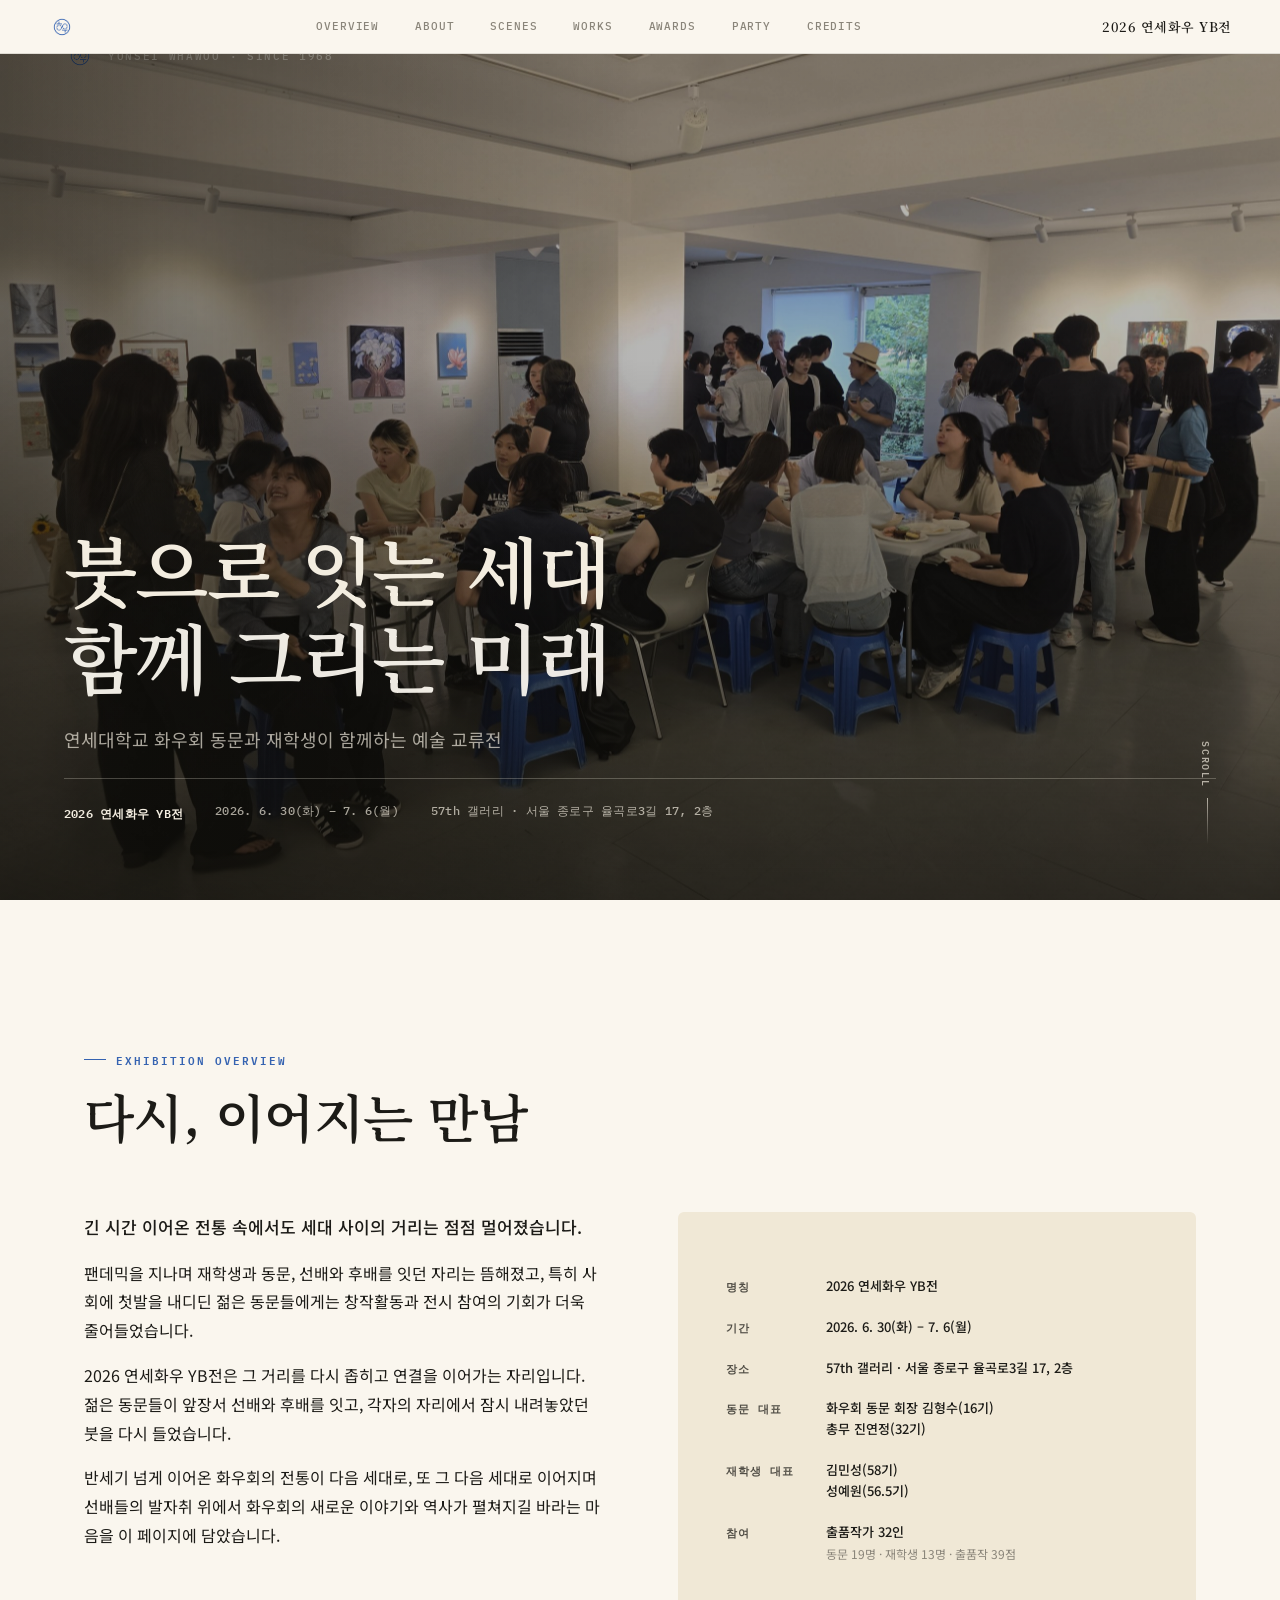
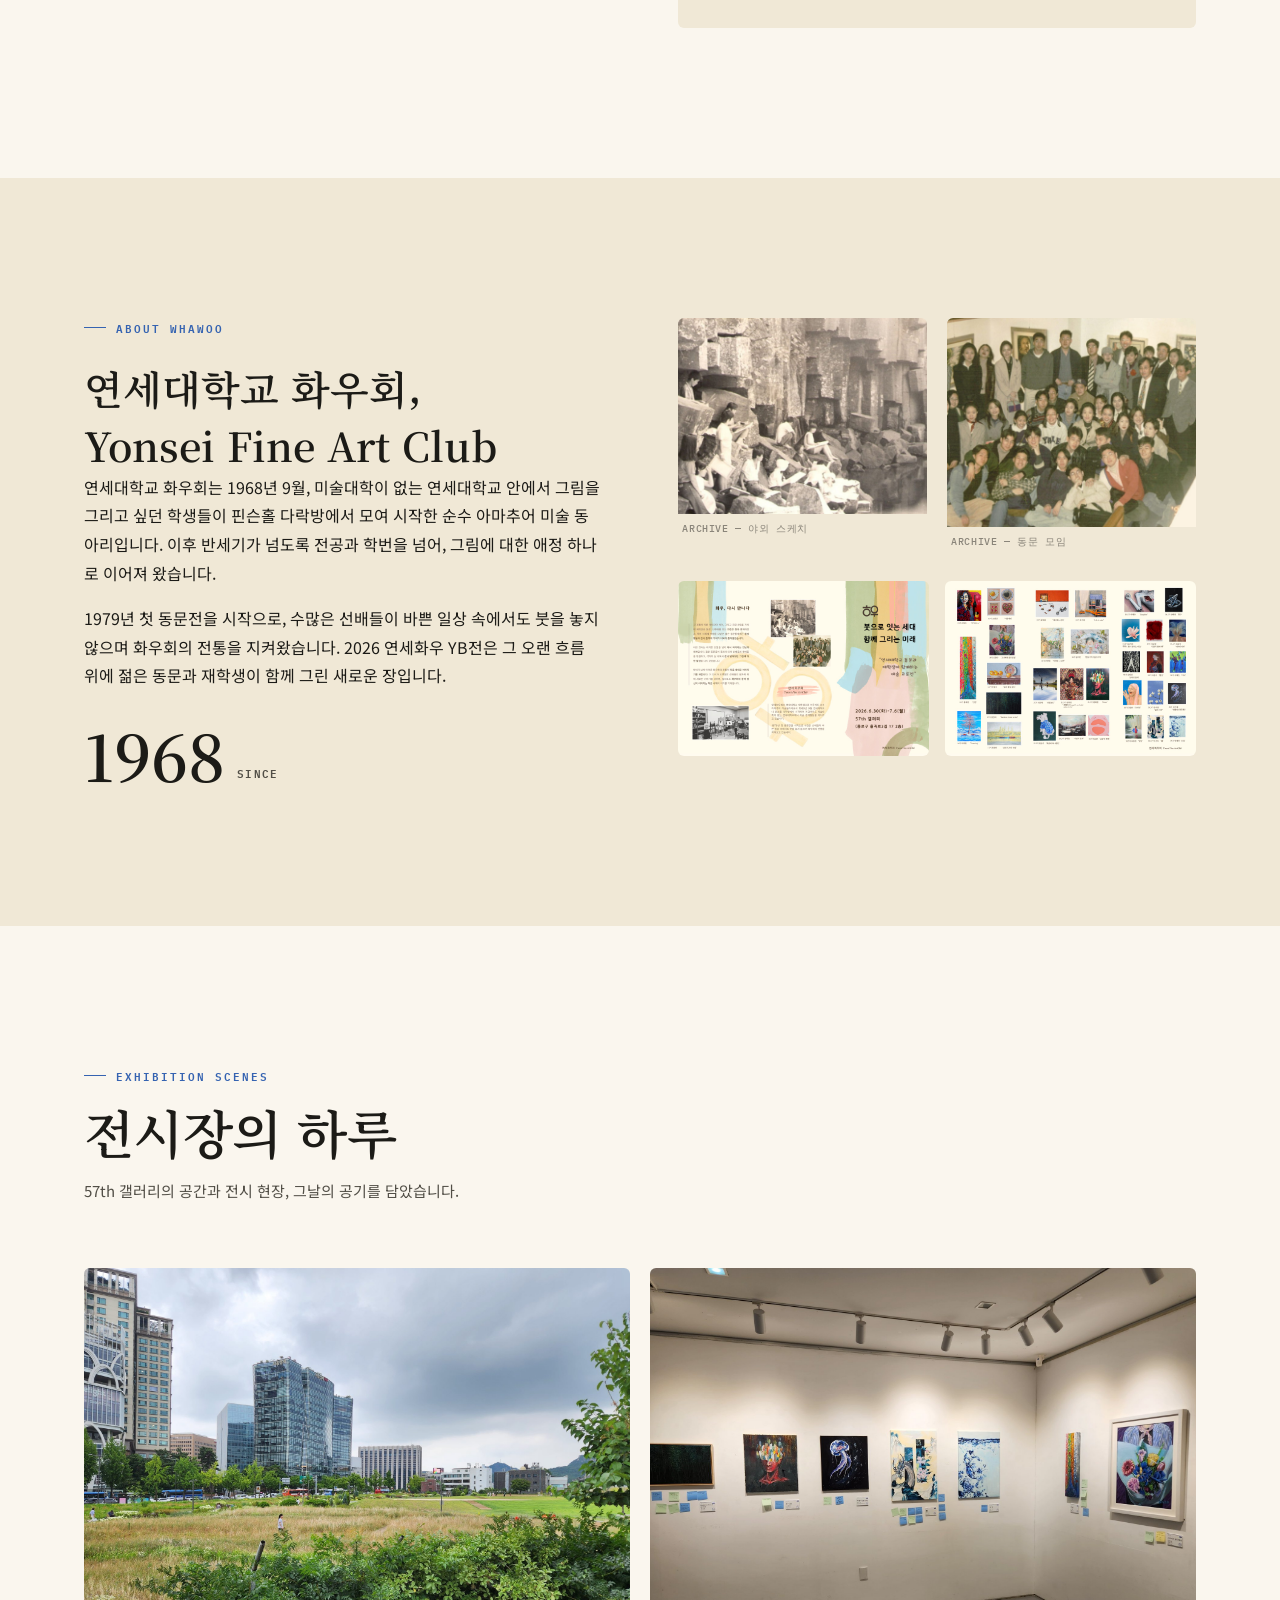
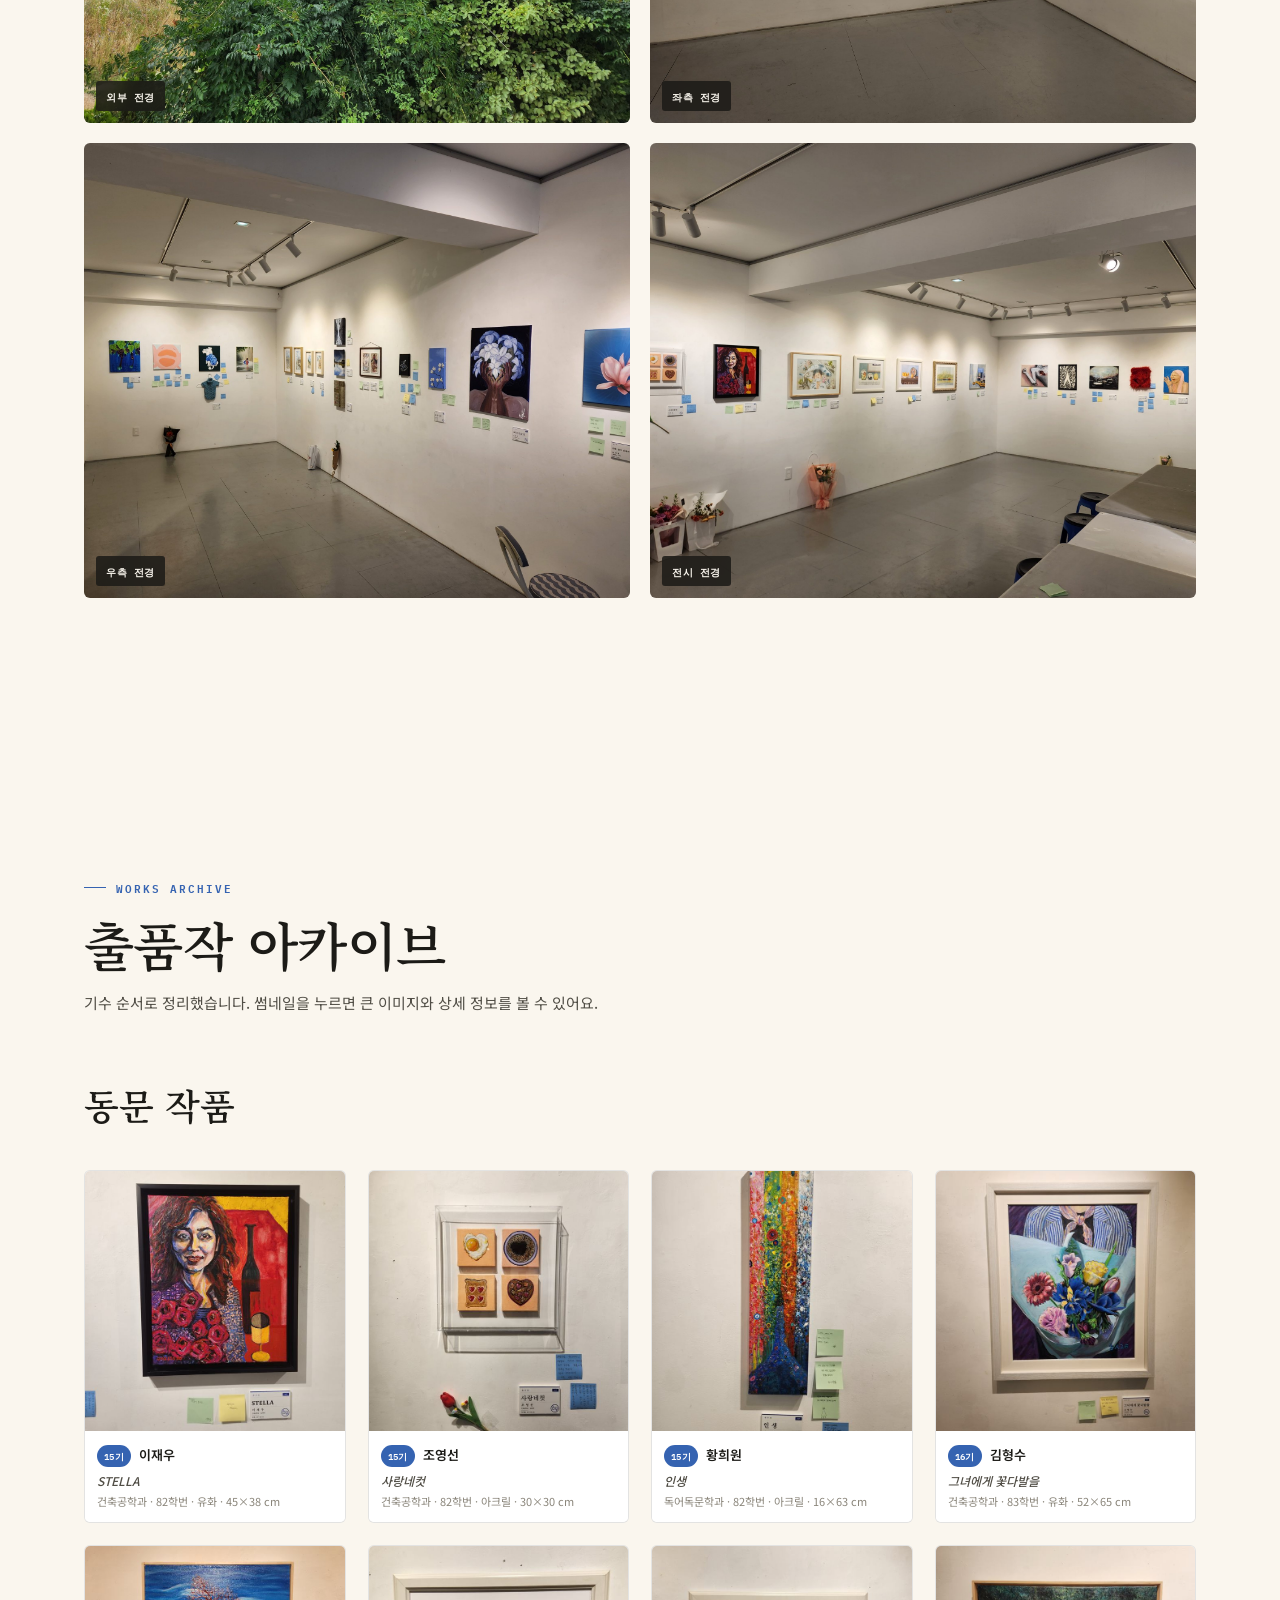
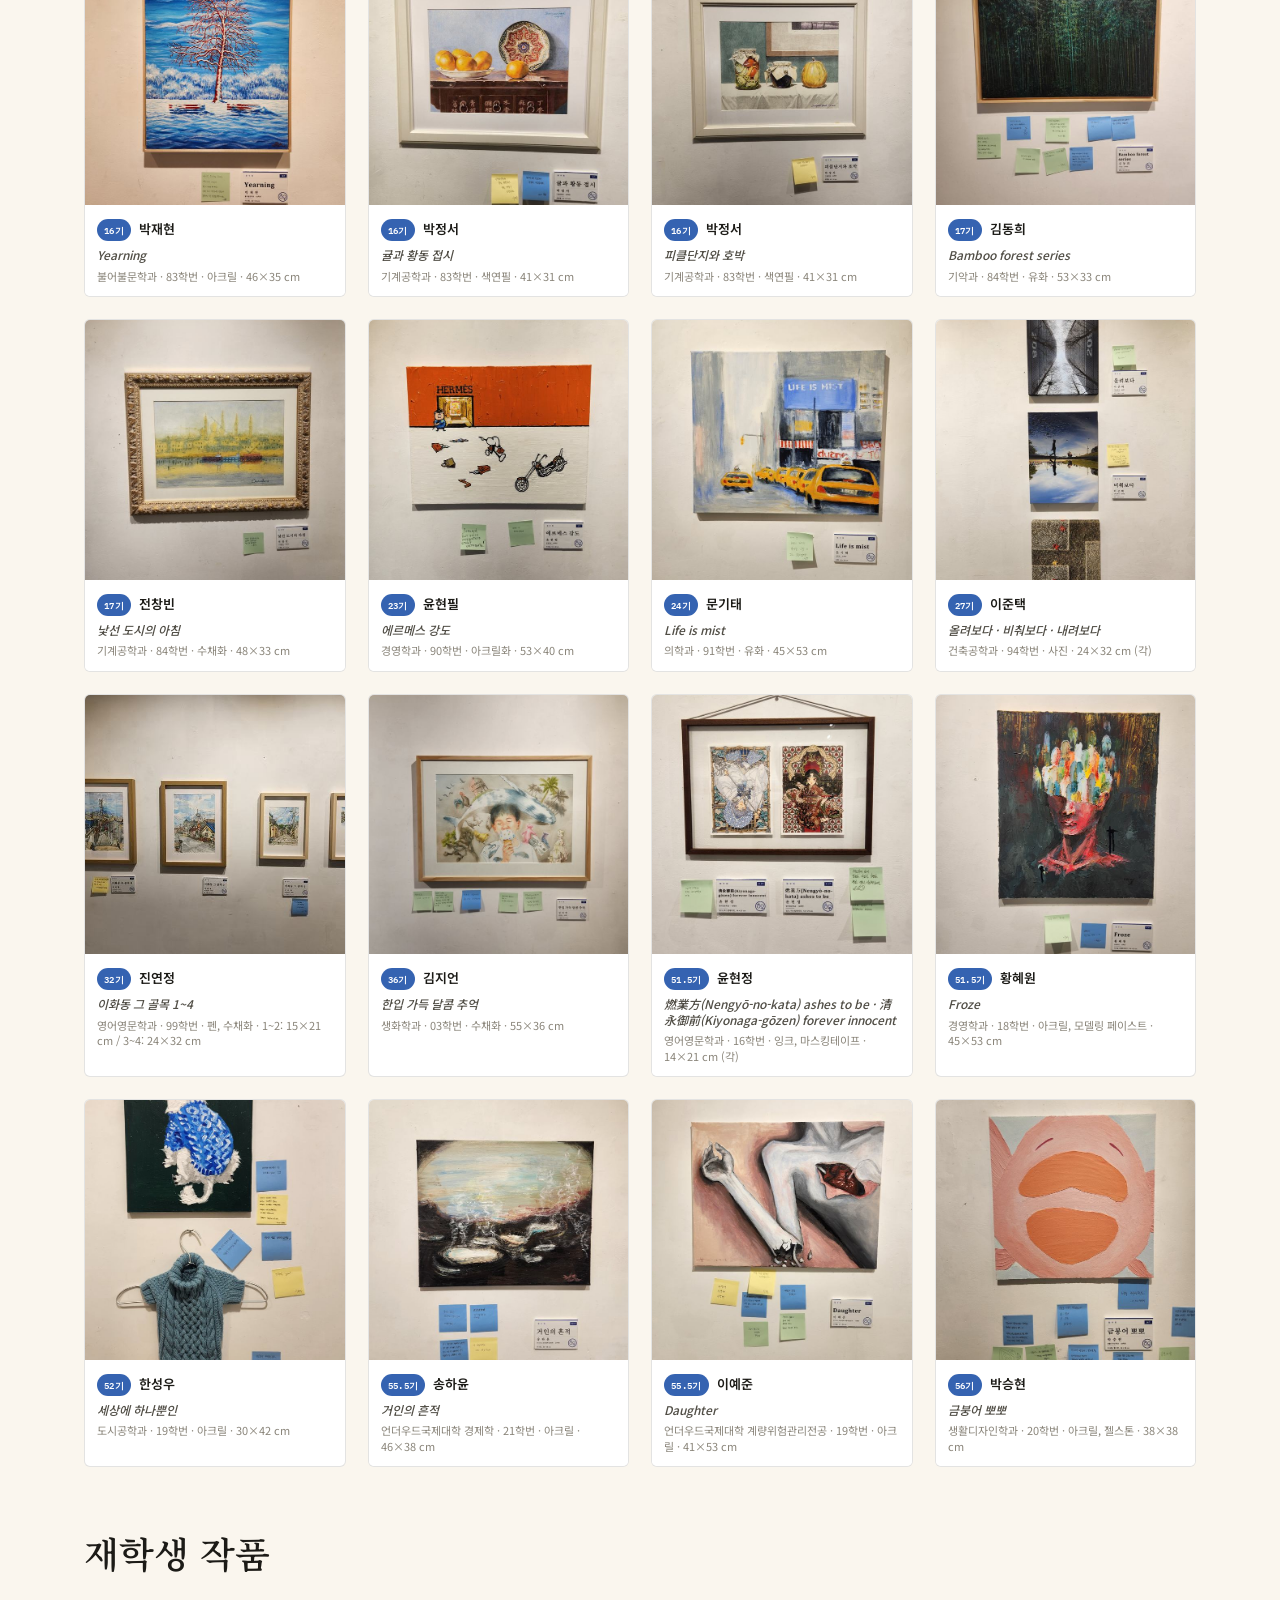
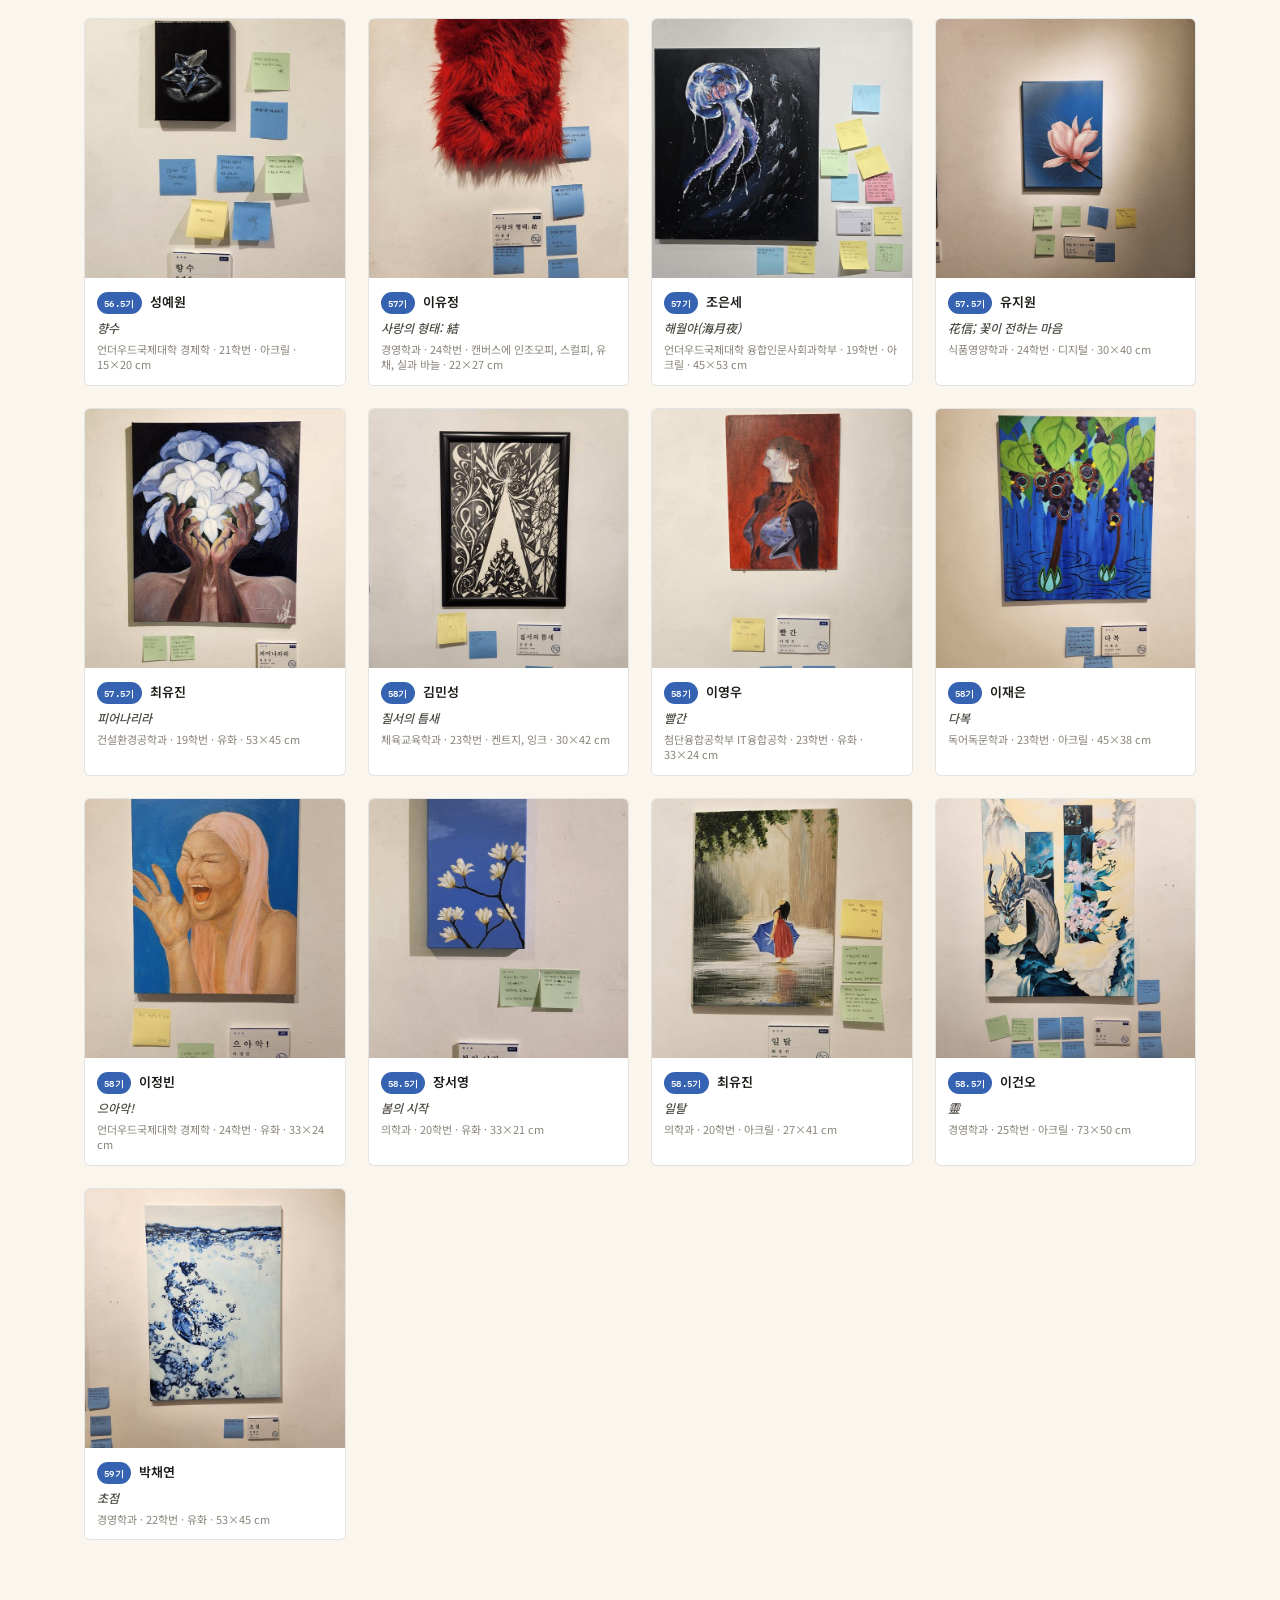
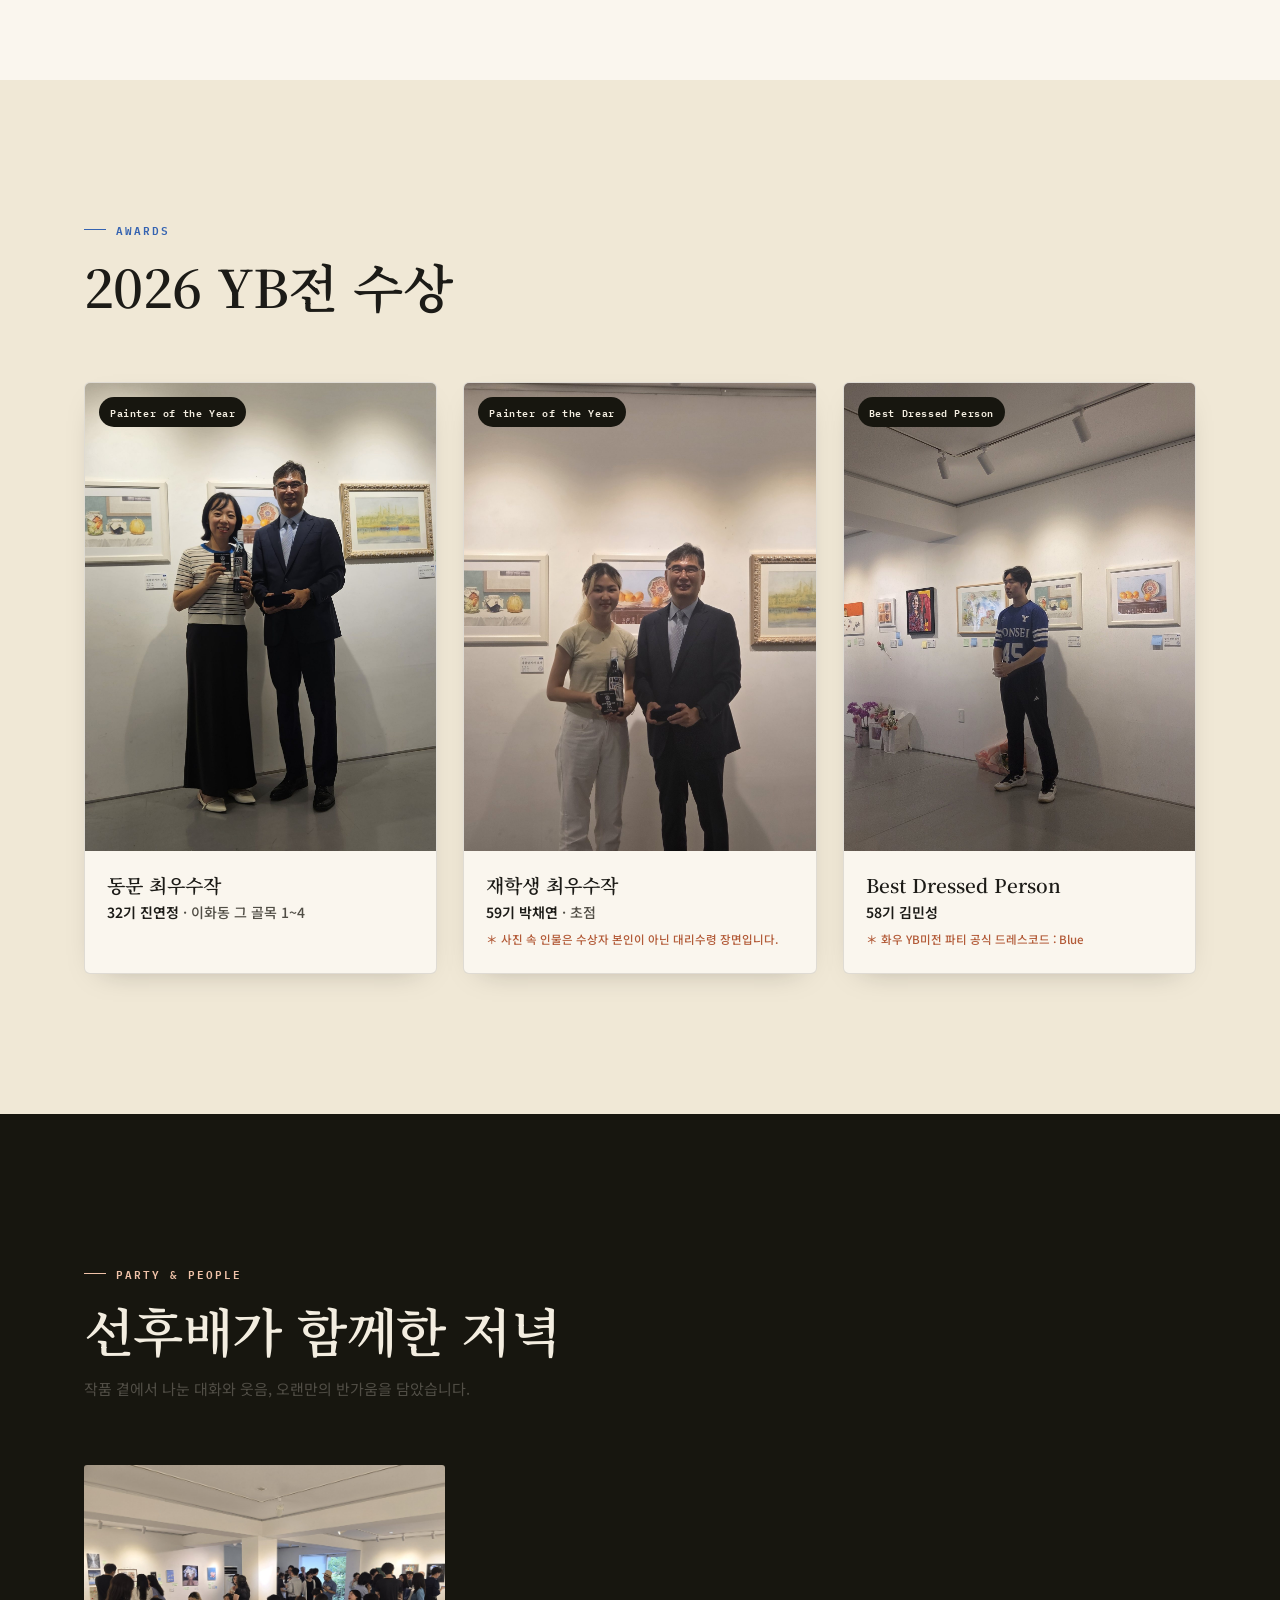
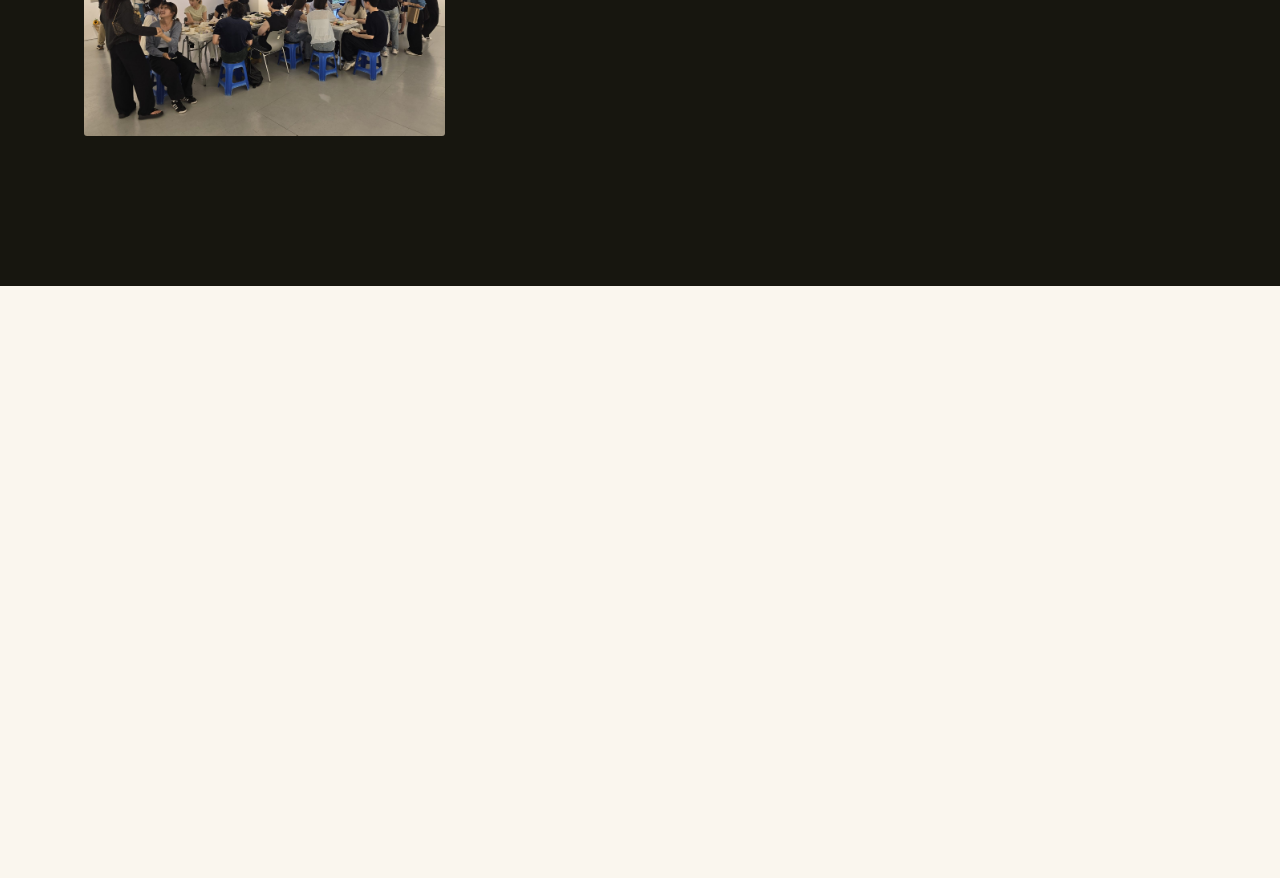
==== commit 958756ed: "Update index.html" ====
--- a/index.html
+++ b/index.html
@@ -71,8 +71,8 @@
           <div class="info-row"><dt>명칭</dt><dd>2026 연세화우 YB전</dd></div>
           <div class="info-row"><dt>기간</dt><dd>2026. 6. 30(화) – 7. 6(월)</dd></div>
           <div class="info-row"><dt>장소</dt><dd>57th 갤러리 · 서울 종로구 율곡로3길 17, 2층</dd></div>
-          <div class="info-row"><dt>동문 대표</dt><dd>화우회 동문 회장 김형수(16기)<span class="sub">총무 진연정(32기)</span></dd></div>
-          <div class="info-row"><dt>재학생 대표</dt><dd>김민성(58기)<span class="sub">성예원(56.5기)</span></dd></div>
+          <div class="info-row"><dt>동문 대표</dt><dd>화우회 동문 회장 김형수(16기)<br>총무 진연정(32기)</span></dd></div>
+          <div class="info-row"><dt>재학생 대표</dt><dd>김민성(58기)<br>성예원(56.5기)</span></dd></div>
           <div class="info-row"><dt>참여</dt><dd>출품작가 32인<span class="sub">동문 19명 · 재학생 13명 · 출품작 39점</span></dd></div>
         </dl>
       </div>
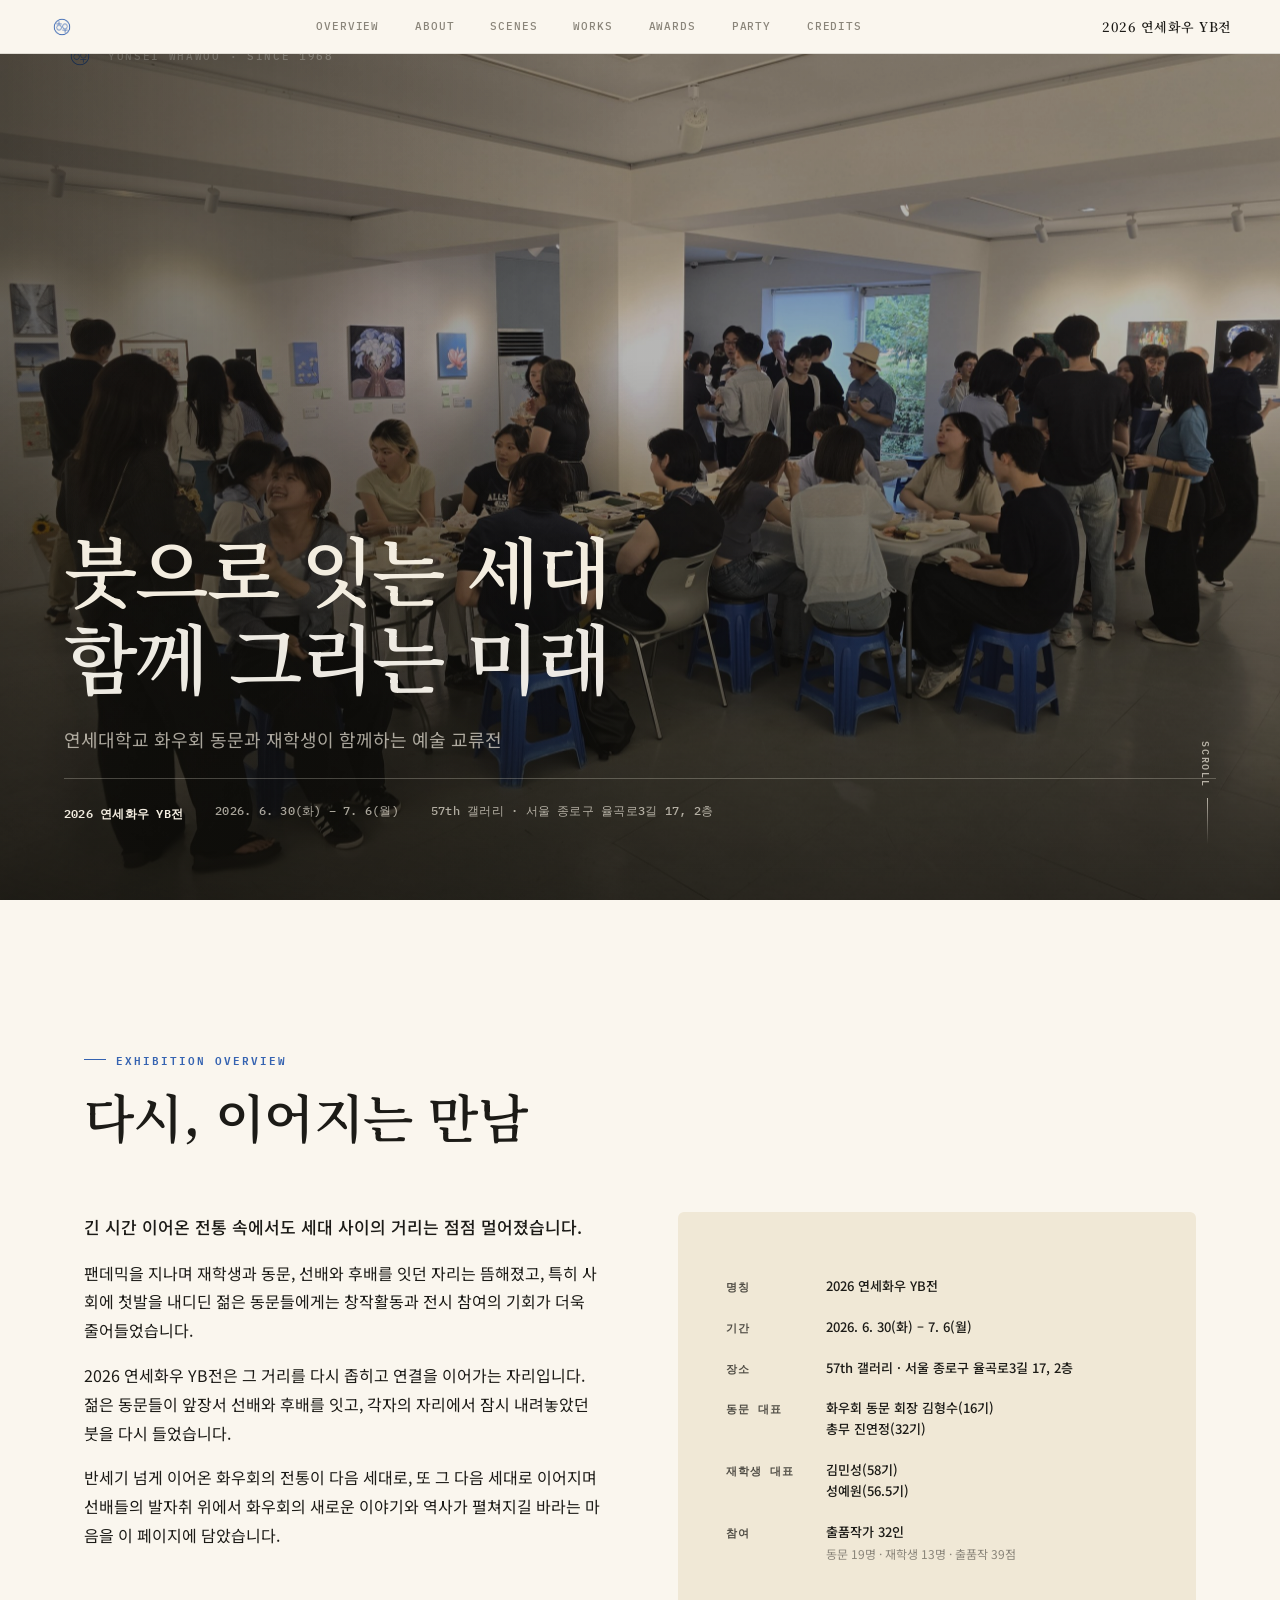
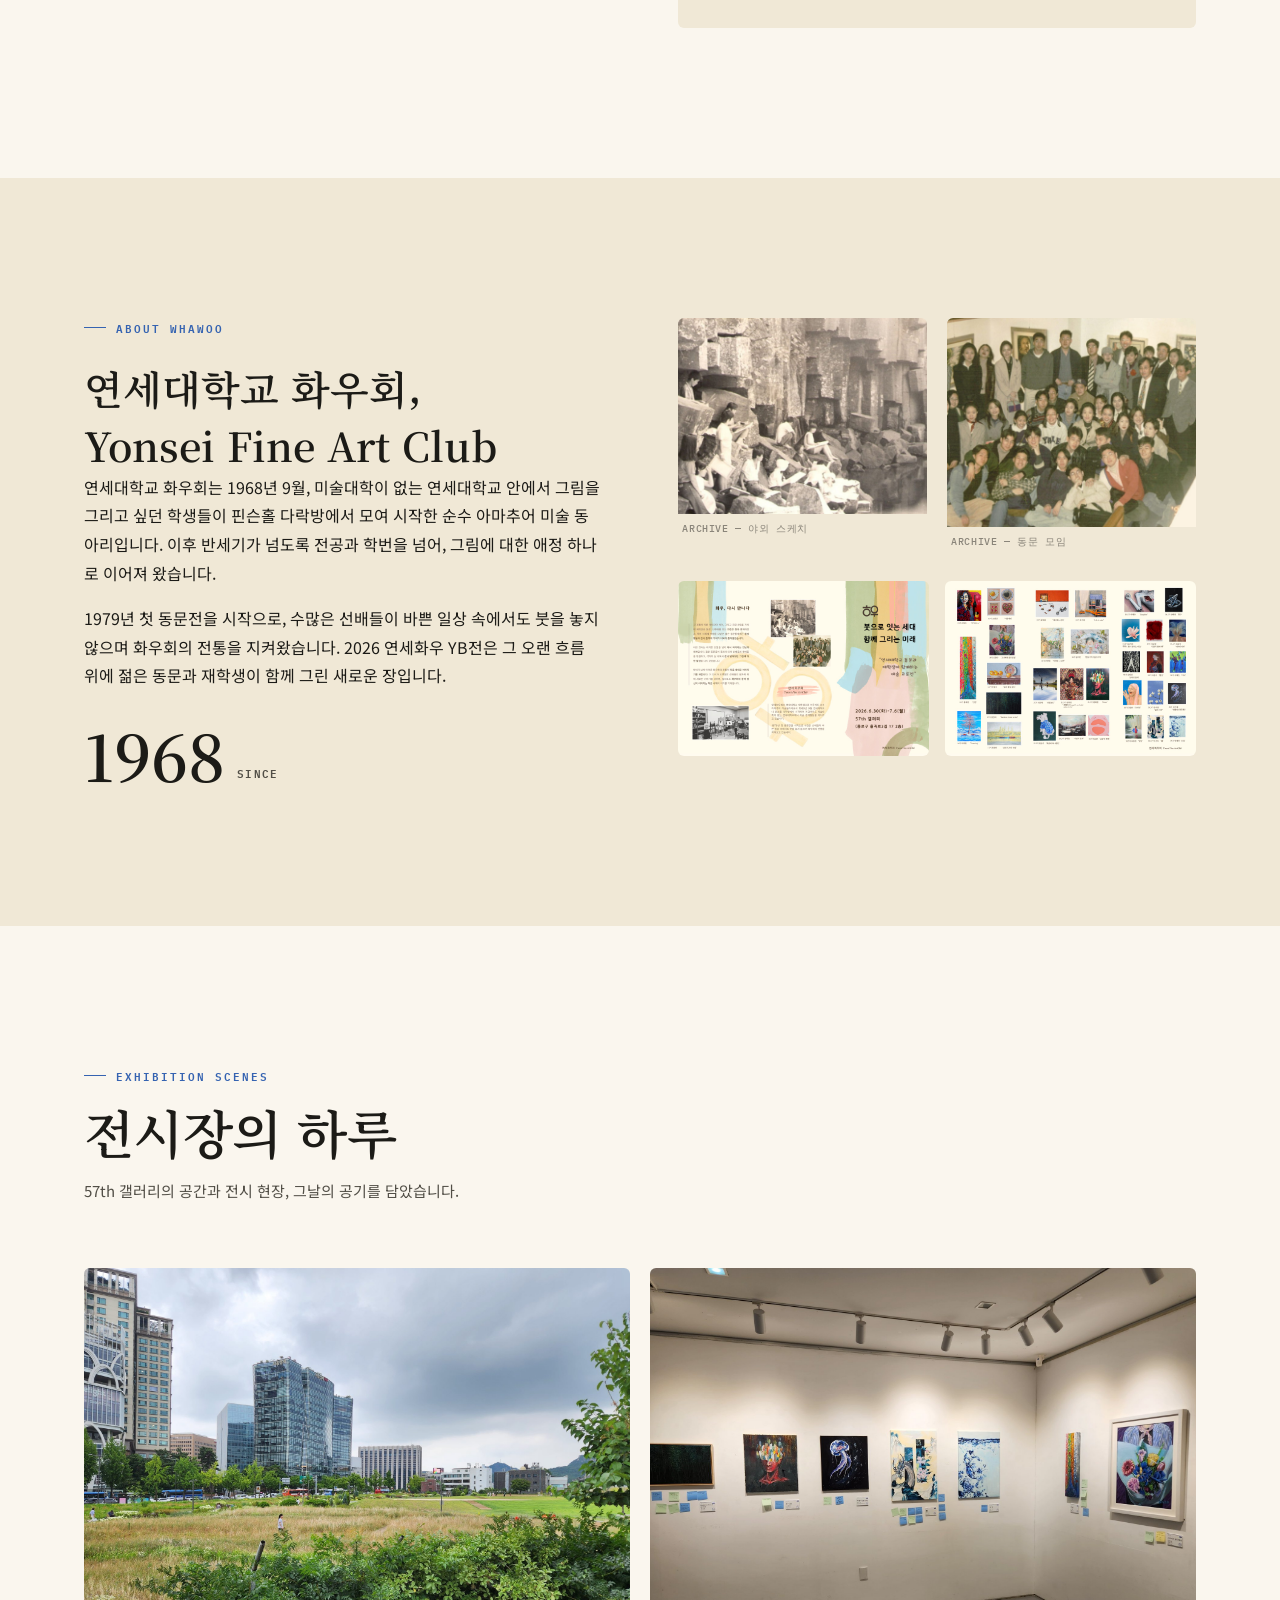
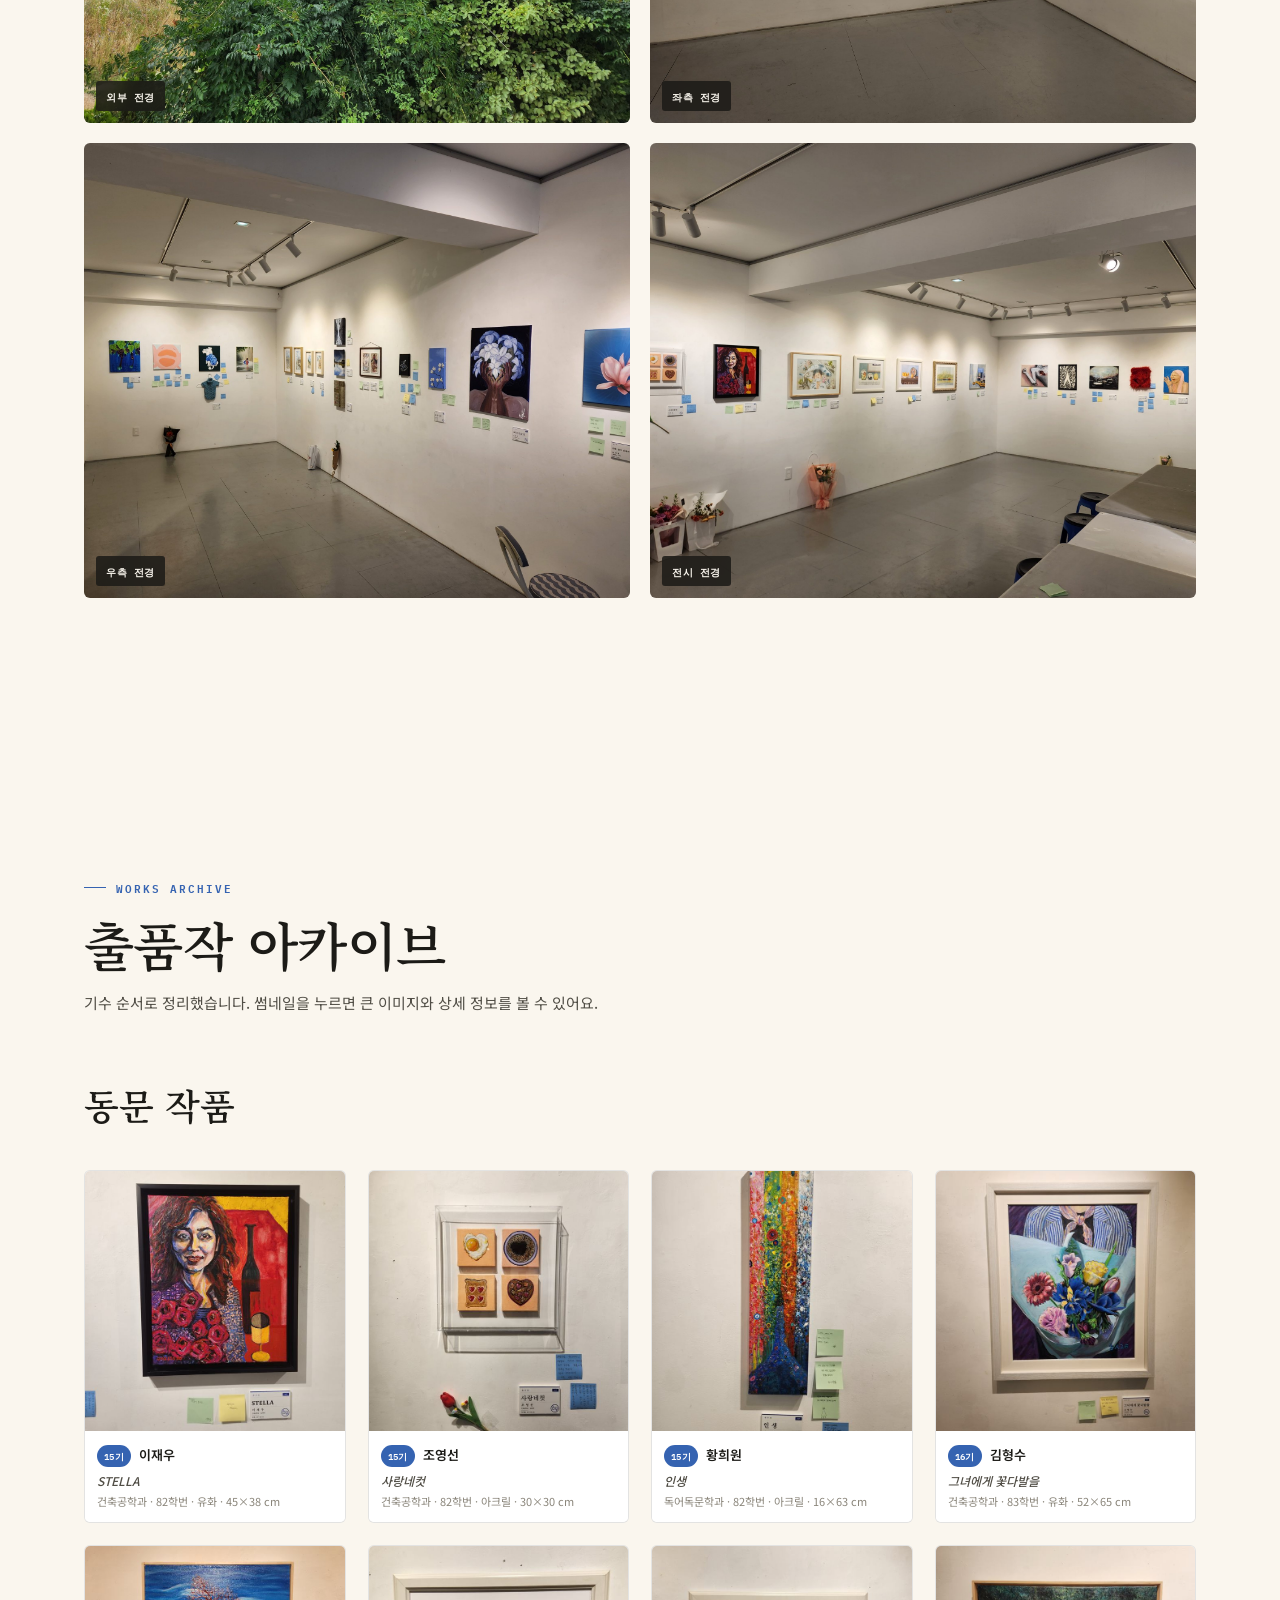
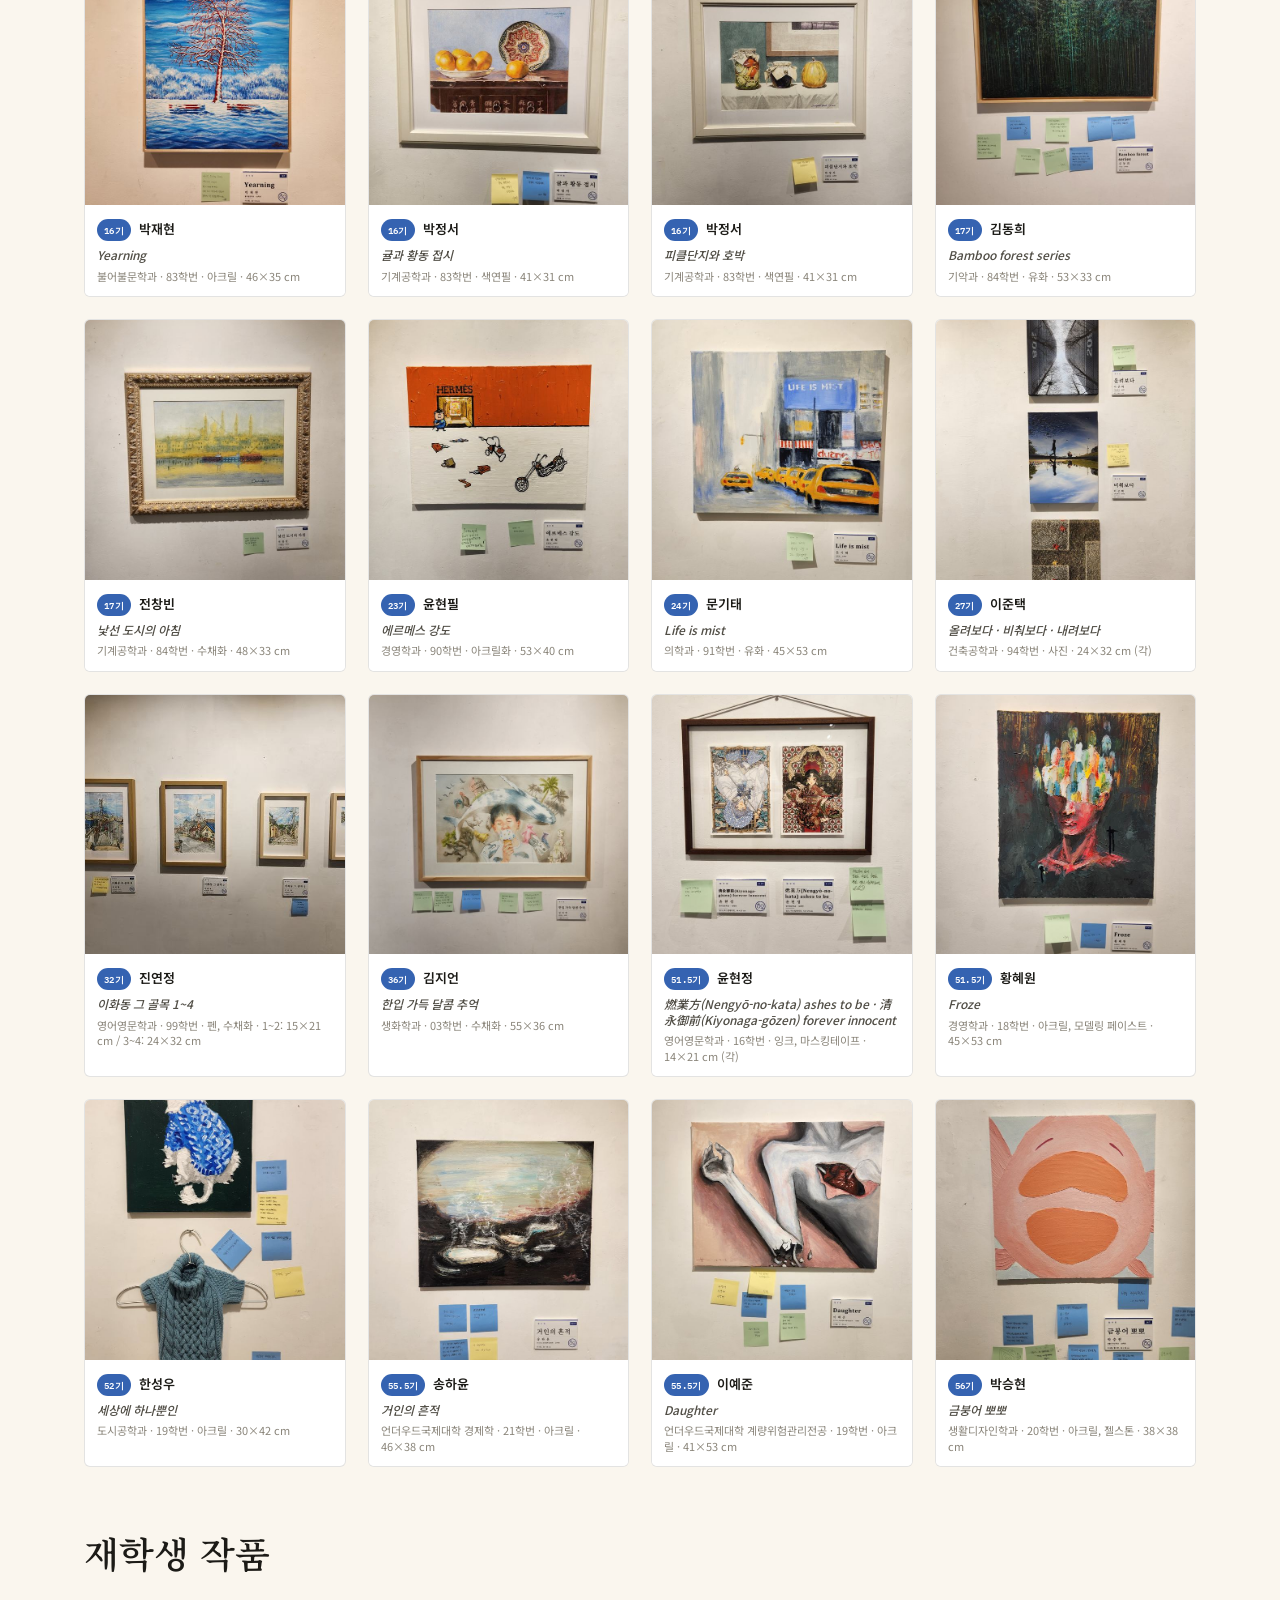
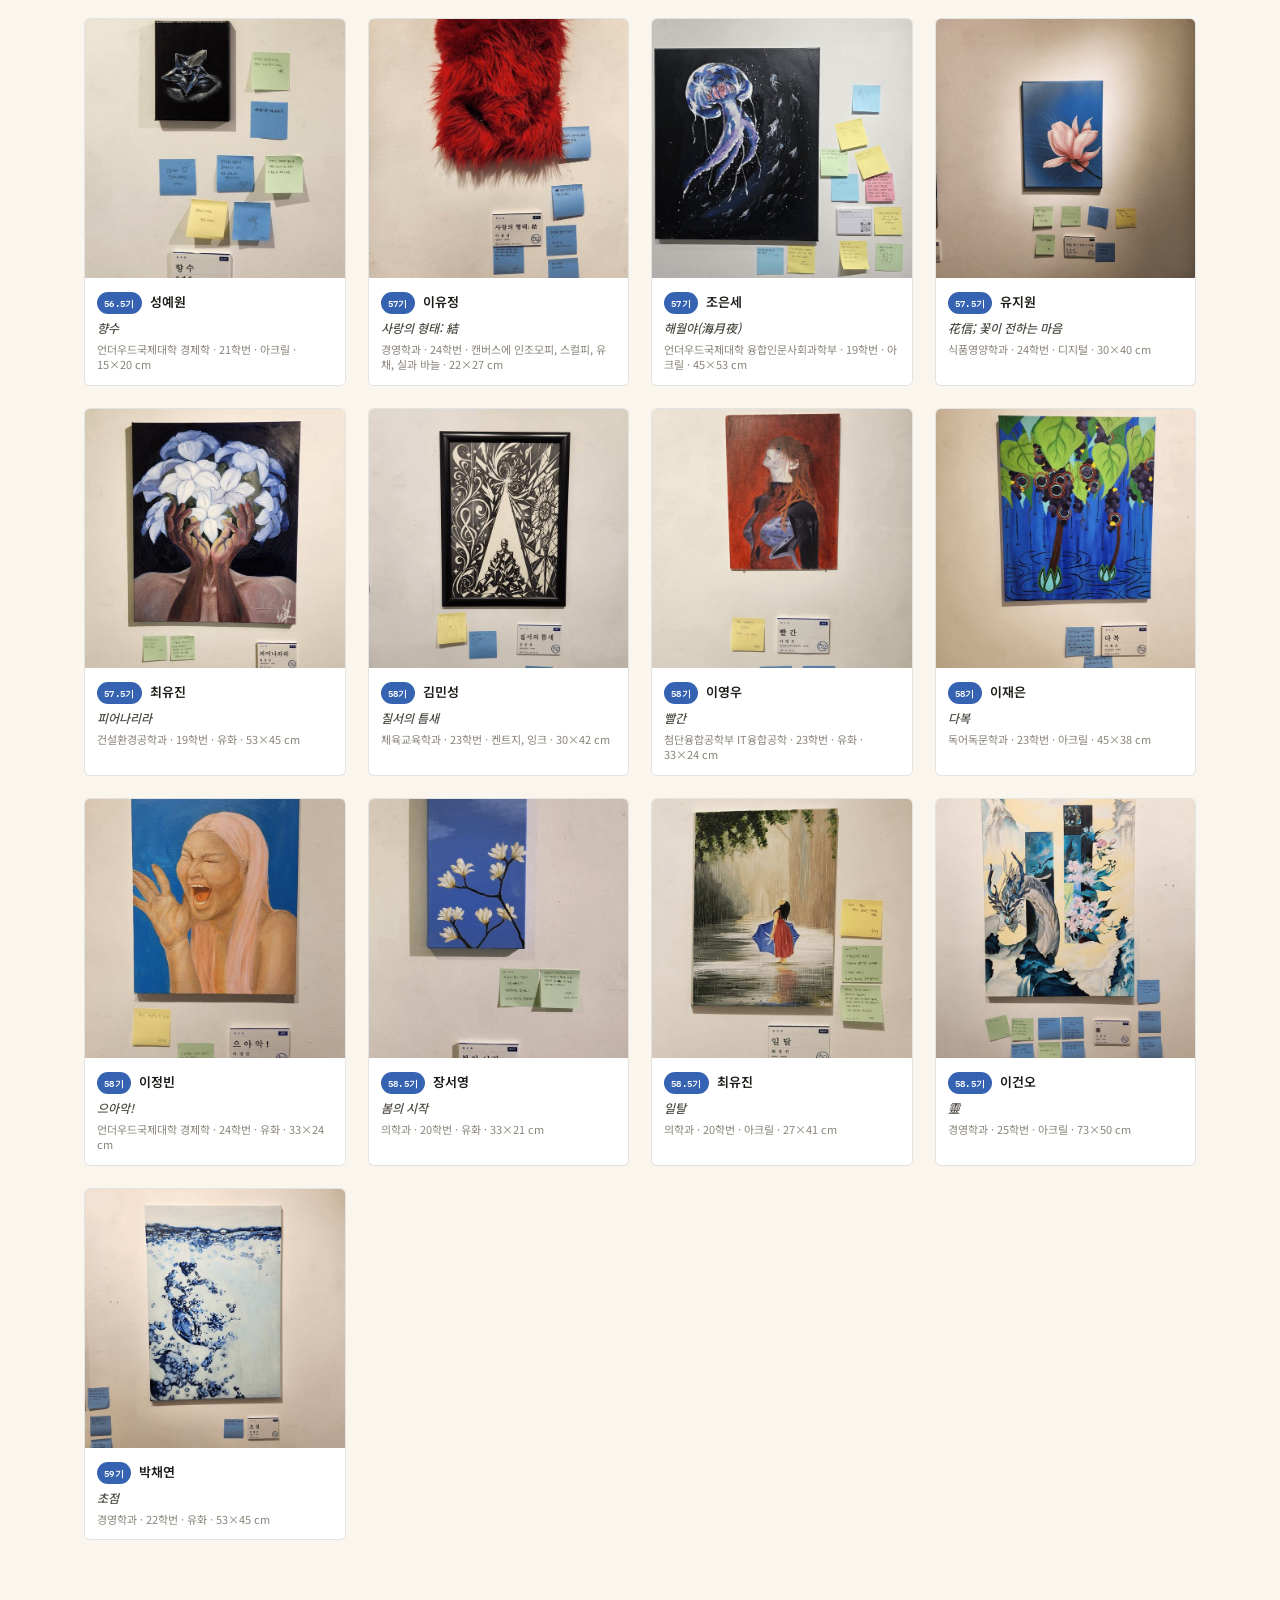
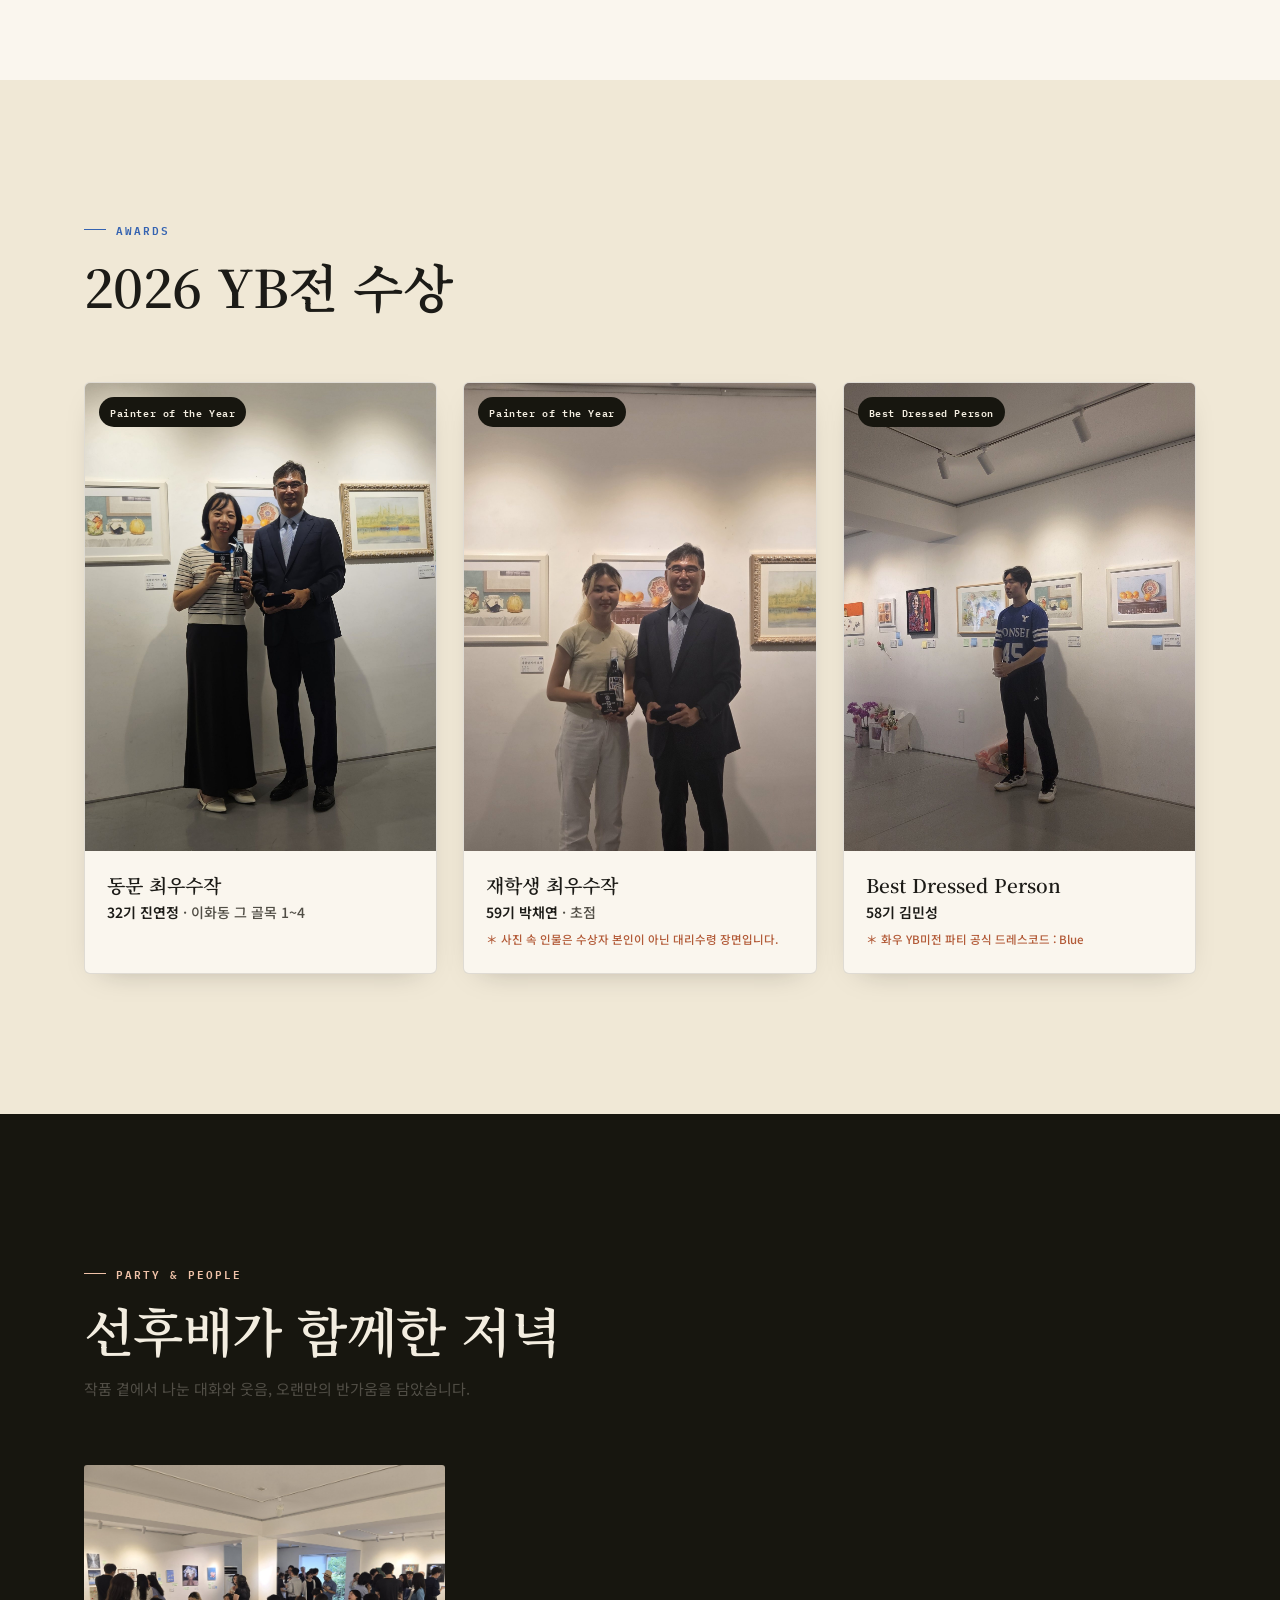
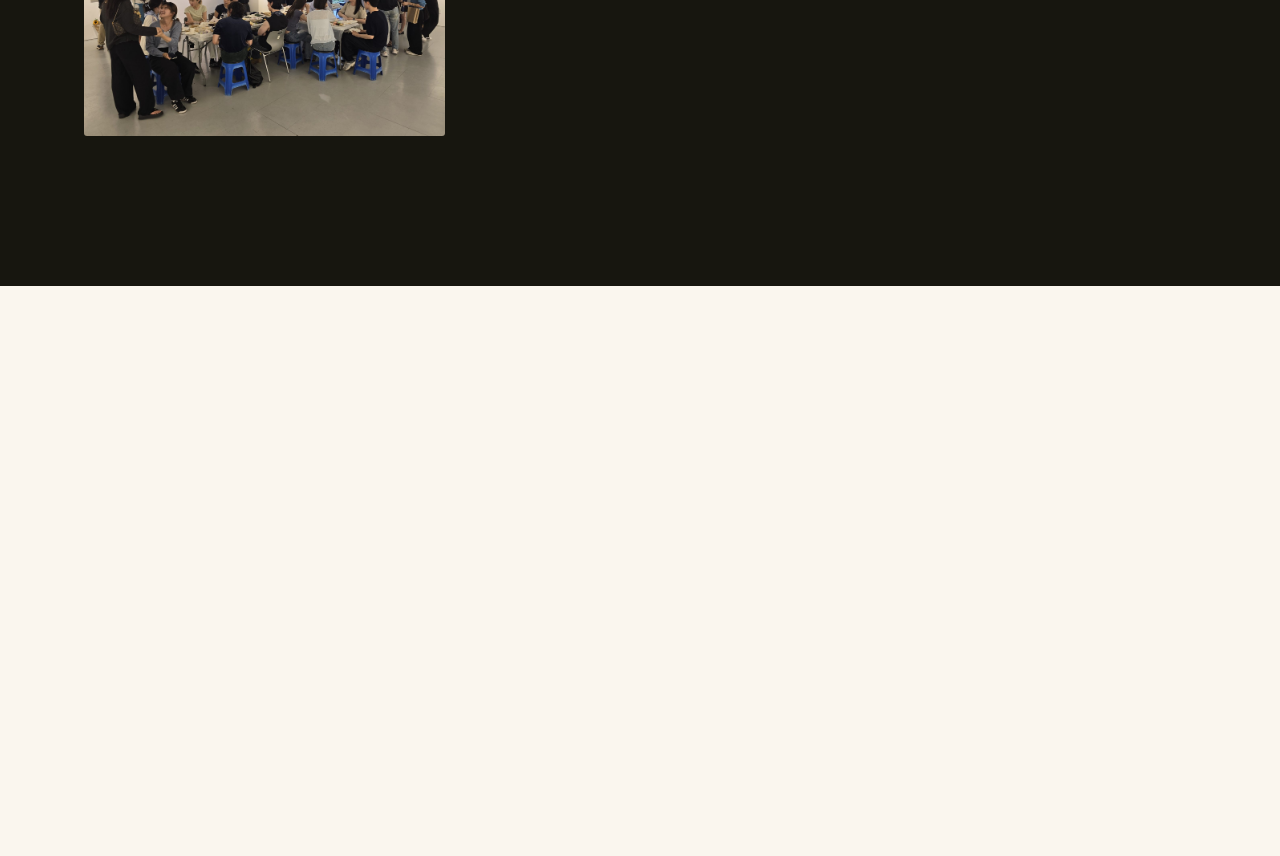
==== commit 28b0dab6: "Update index.html" ====
--- a/index.html
+++ b/index.html
@@ -194,7 +194,7 @@
 <section class="closing" data-section="closing">
   <div class="wrap">
     <div class="closing-top reveal">
-      <h2>붓끝에서 이어져온 화우회의 전통,<br>오늘 이 페이지를 지나 앞으로도 계속됩니다.</h2>
+      <h2>붓끝으로 이어온 화우회의 전통,<br>오늘 이 페이지를 지나 앞으로도 계속됩니다.</h2>
       <div class="closing-contact">
         <a href="https://www.instagram.com/yonsei_whawoo" target="_blank" rel="noopener">Instagram — @yonsei_whawoo</a>
         <a href="mailto:whawoo.yonsei@gmail.com">Email — whawoo.yonsei@gmail.com</a>
--- a/assets/css/style.css
+++ b/assets/css/style.css
@@ -703,10 +703,10 @@
 }
 .closing-top h2{
   font-family:'Noto Serif KR',serif;
-  font-size:clamp(28px,4vw,46px);
+  font-size:clamp(26px,3.8vw,42px);
   line-height:1.4;
   font-weight:600;
-  max-width:540px;
+  max-width:580px;
 }
 .closing-contact{ display:flex; flex-direction:column; gap:10px; }
 .closing-contact a{
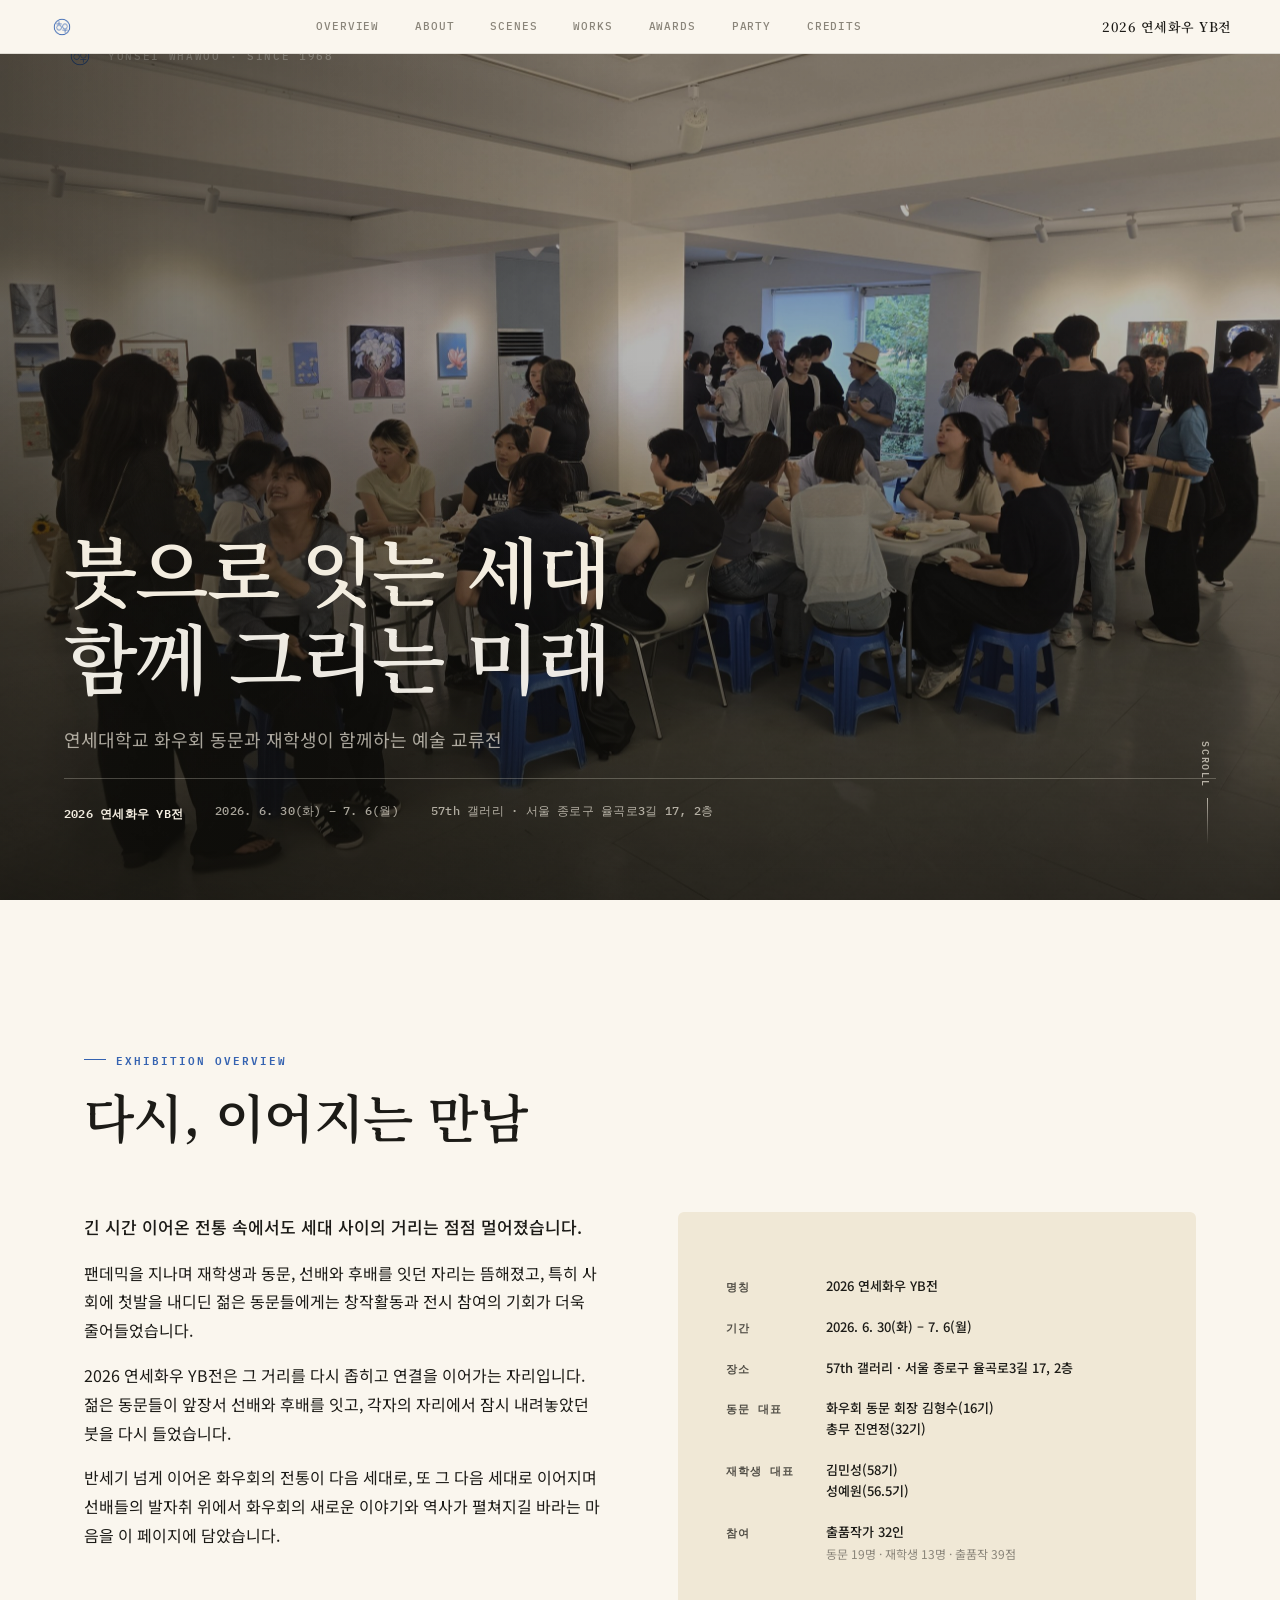
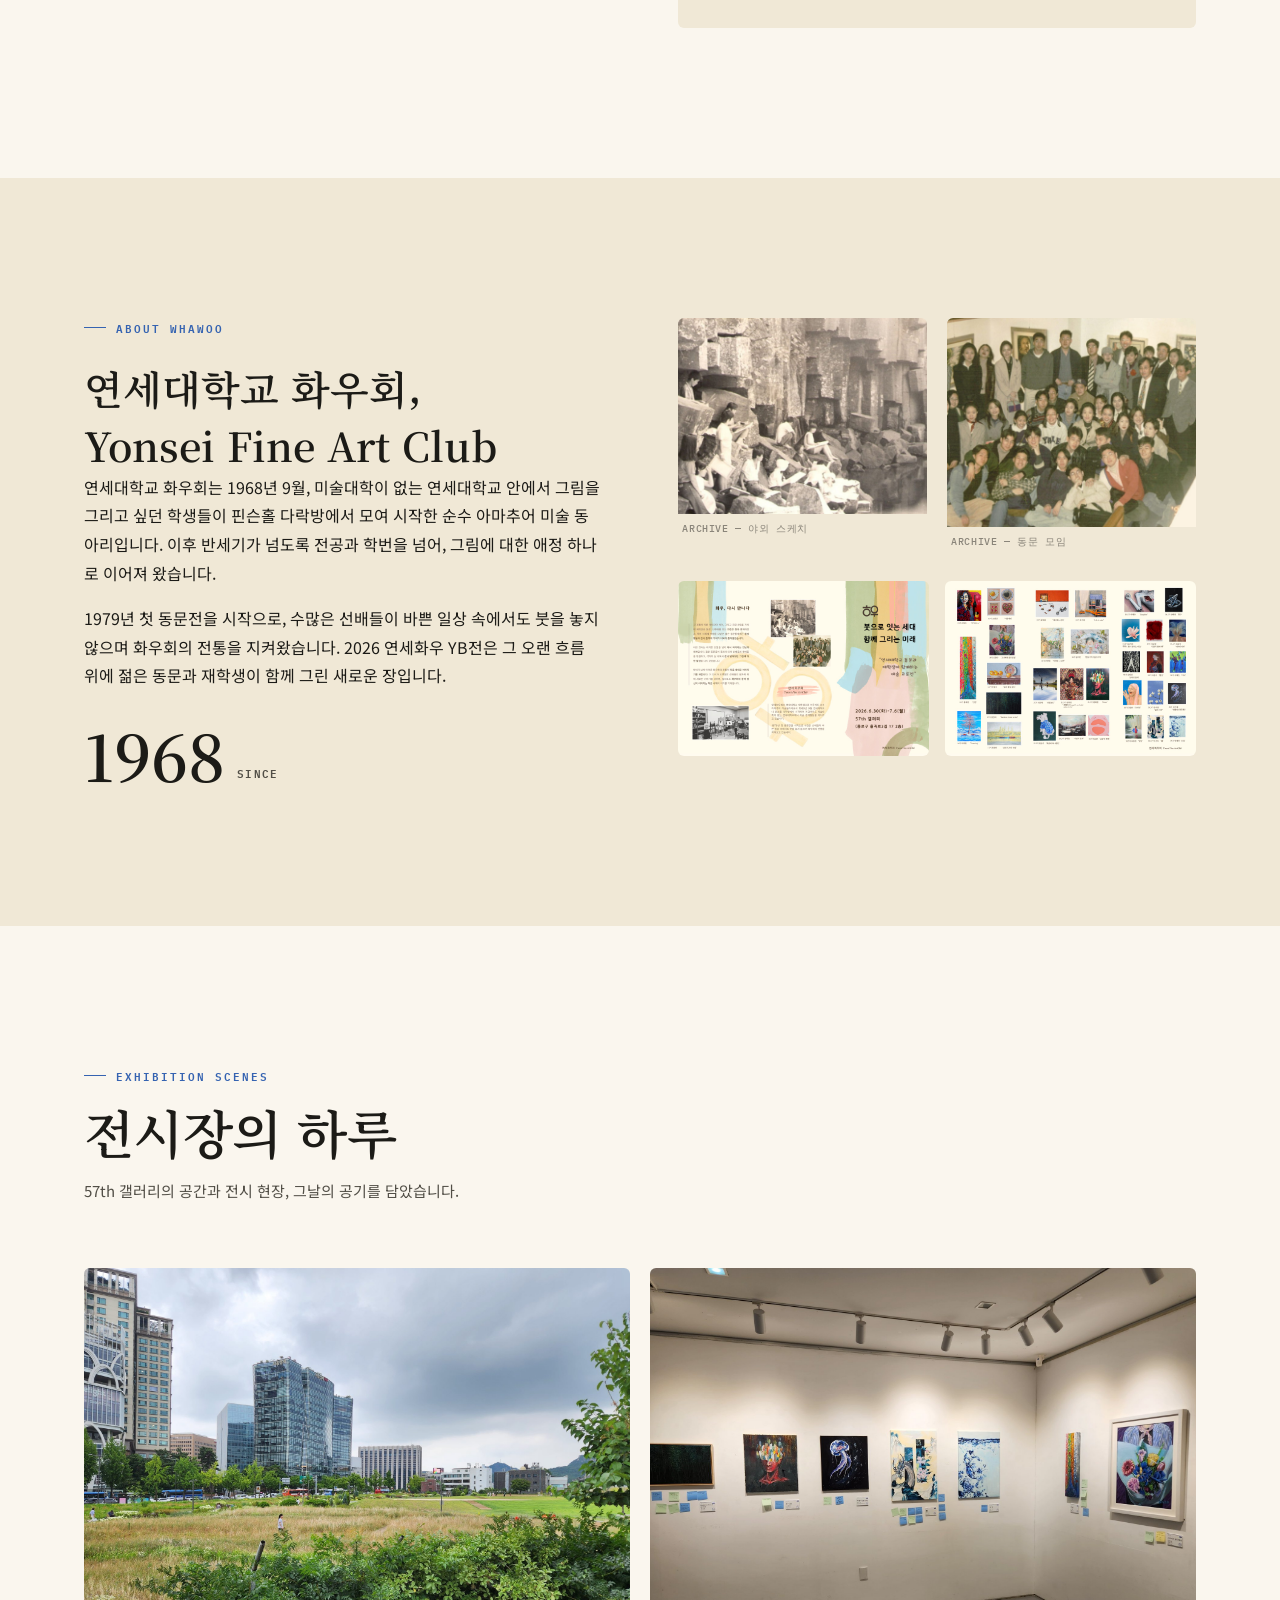
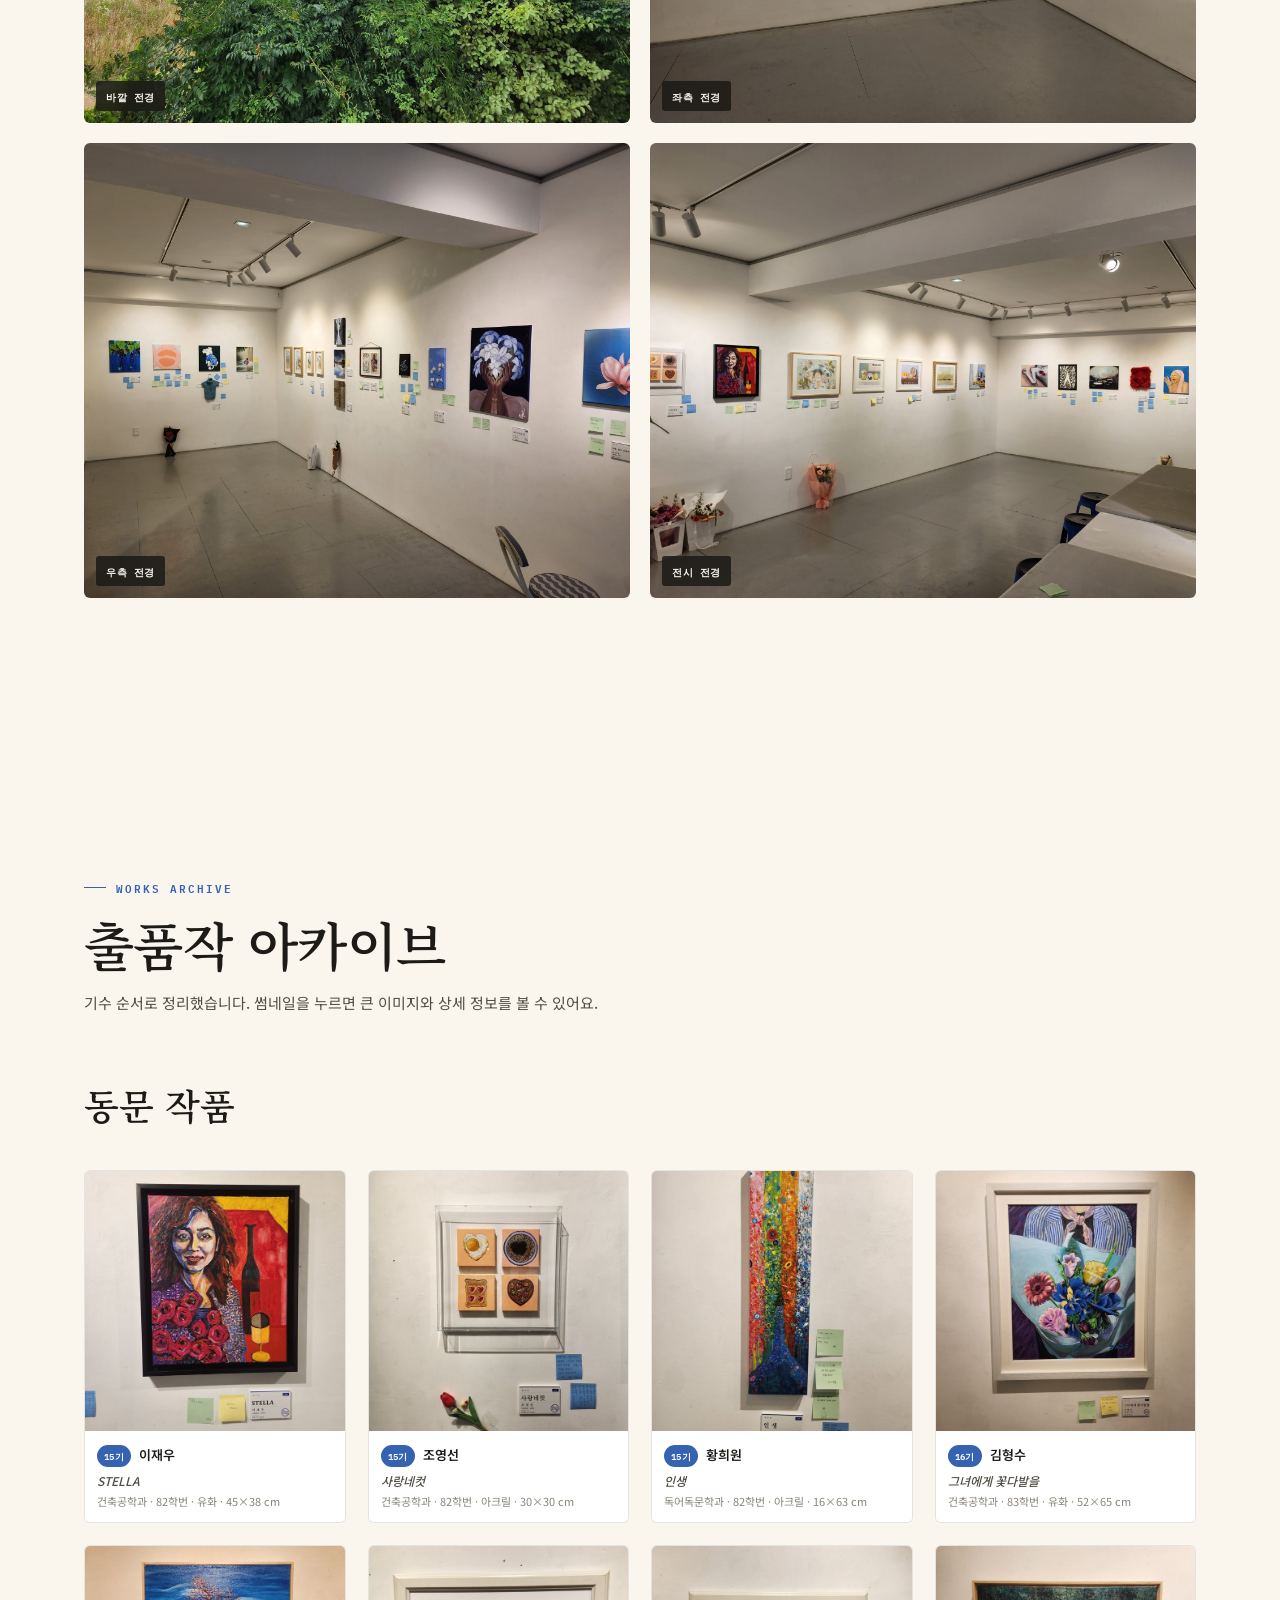
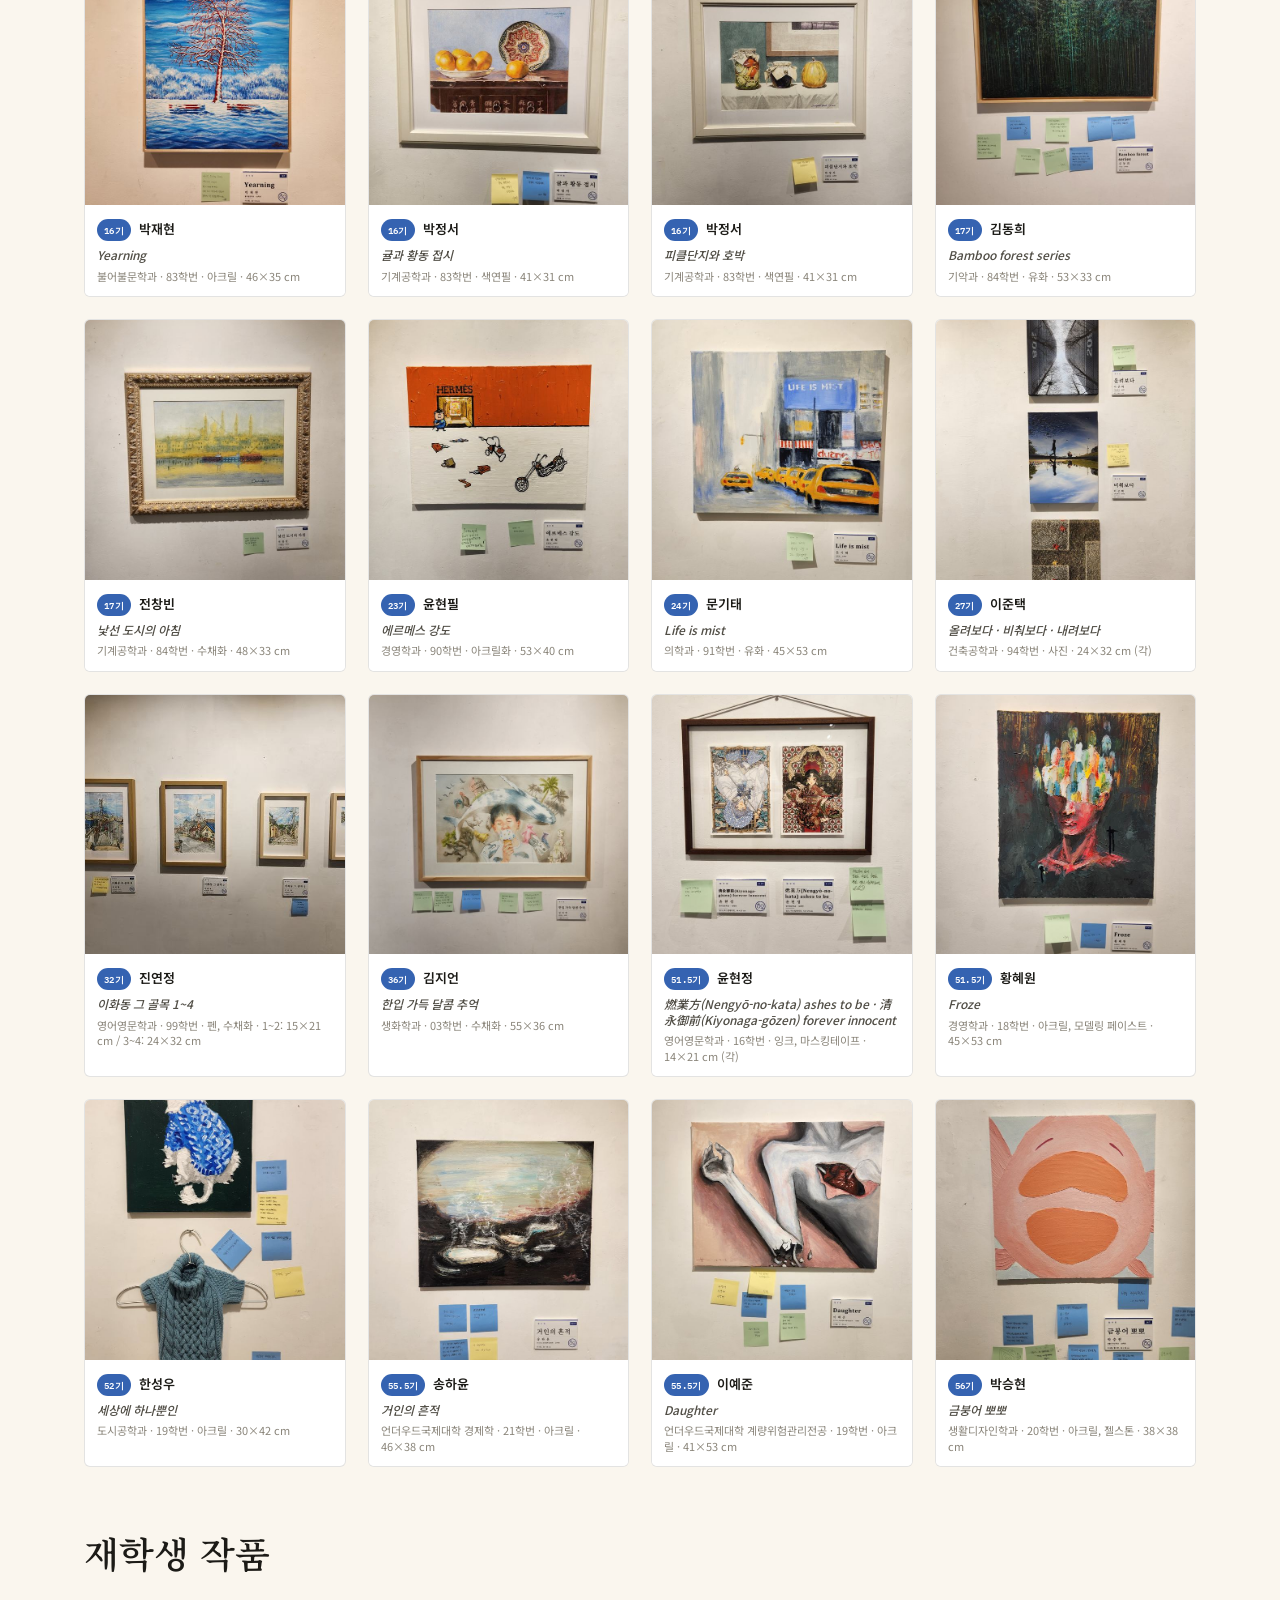
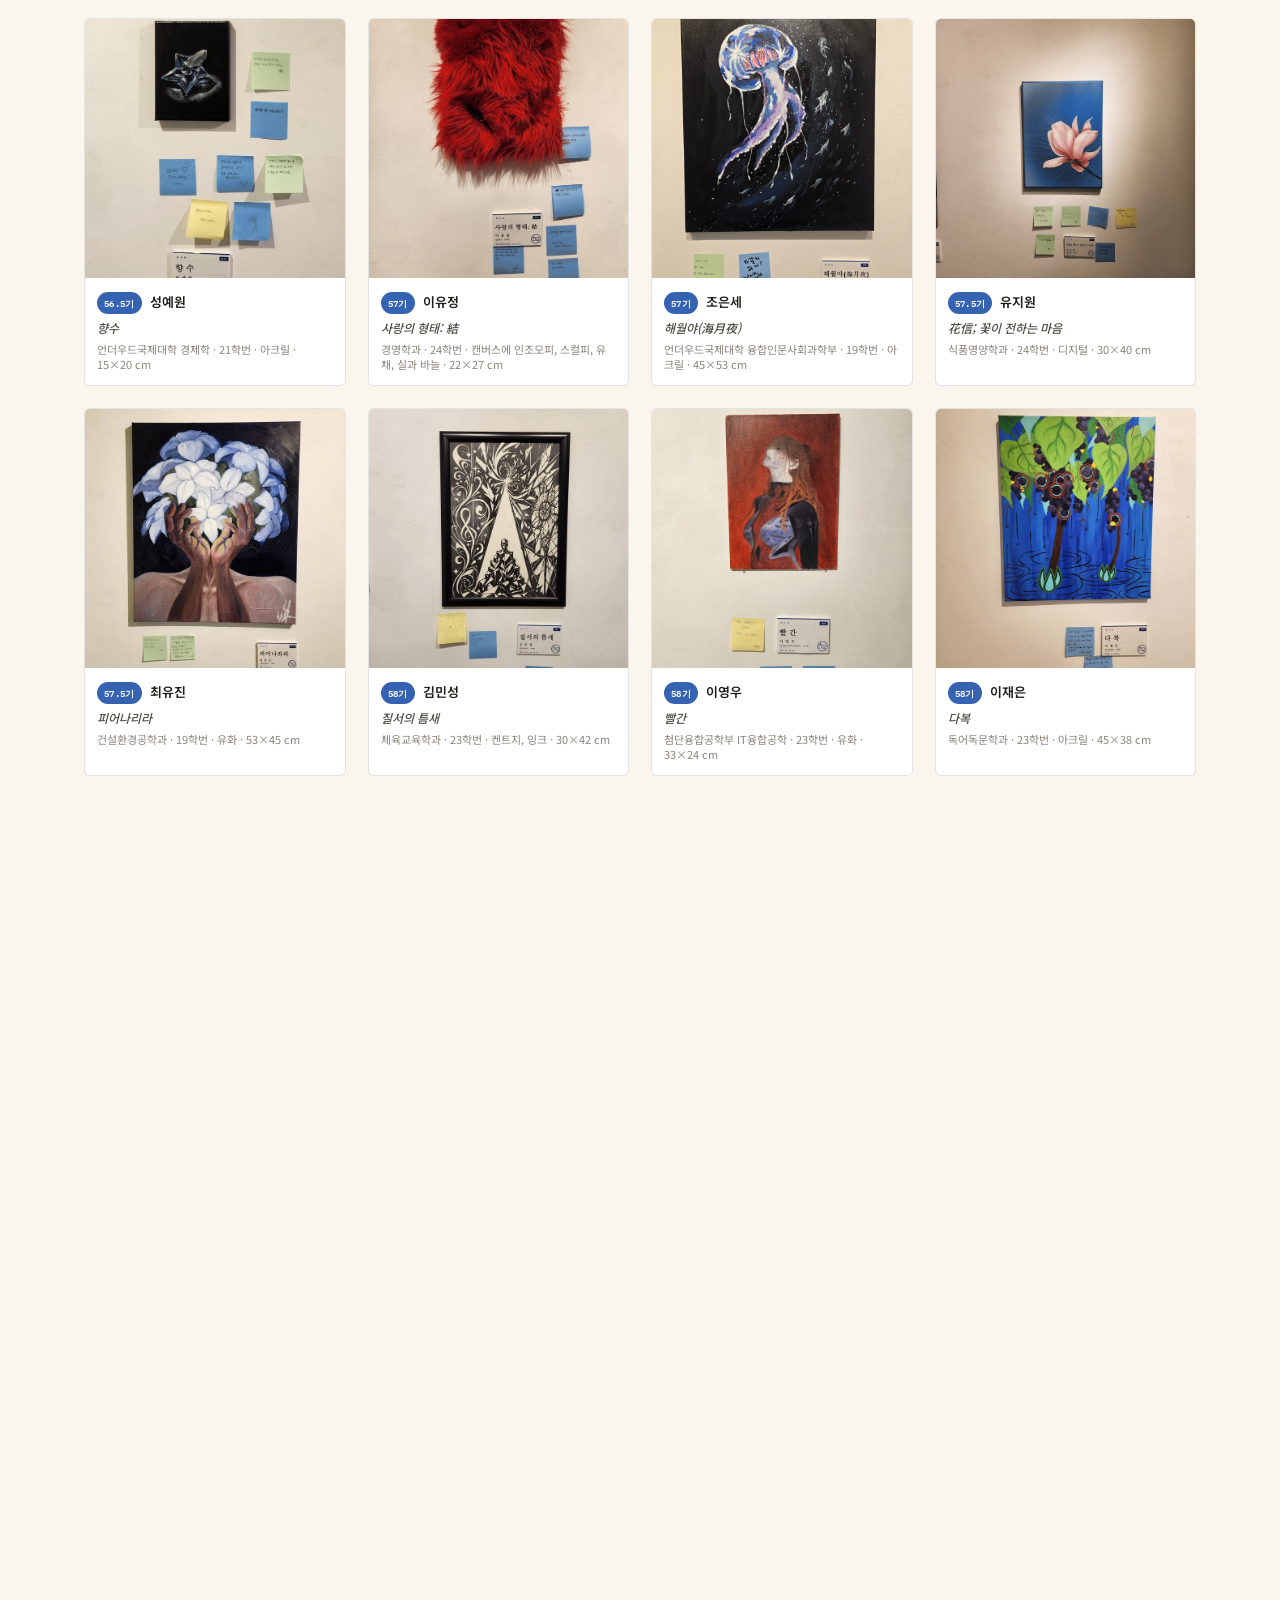
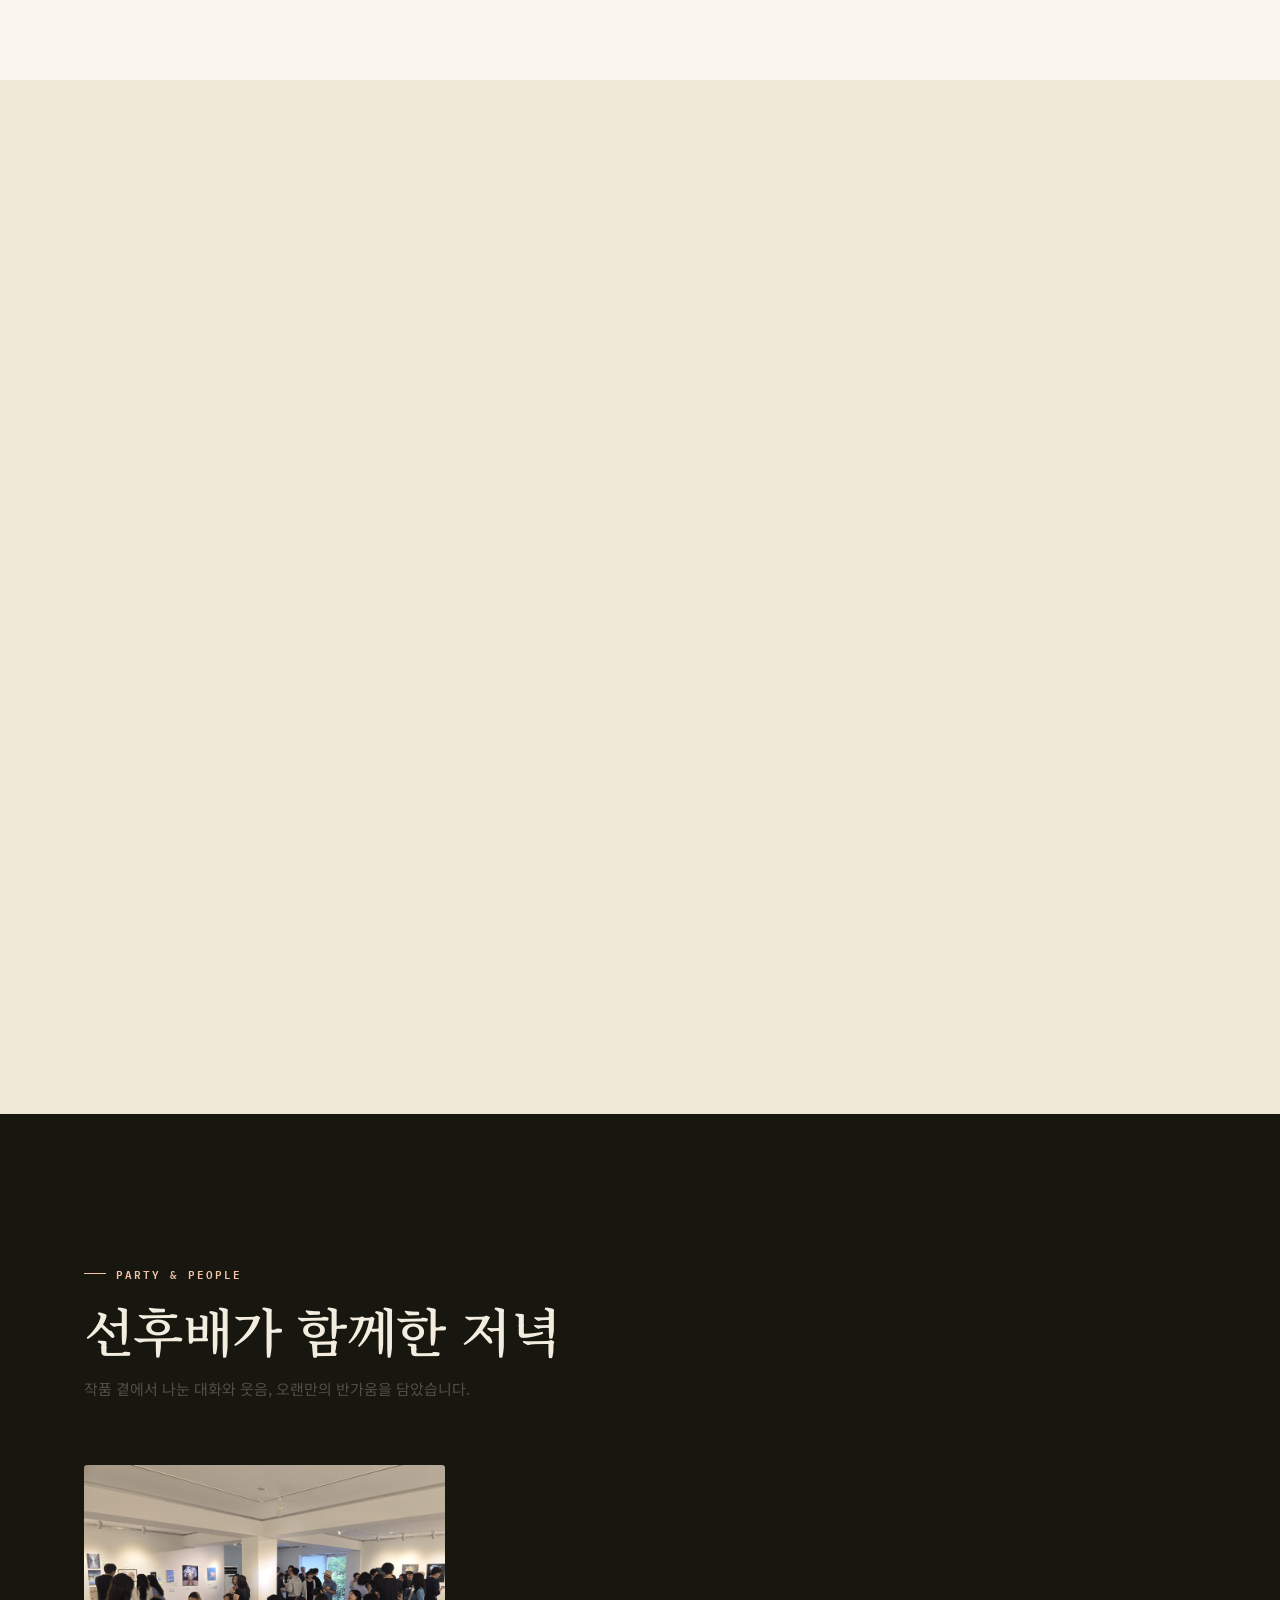
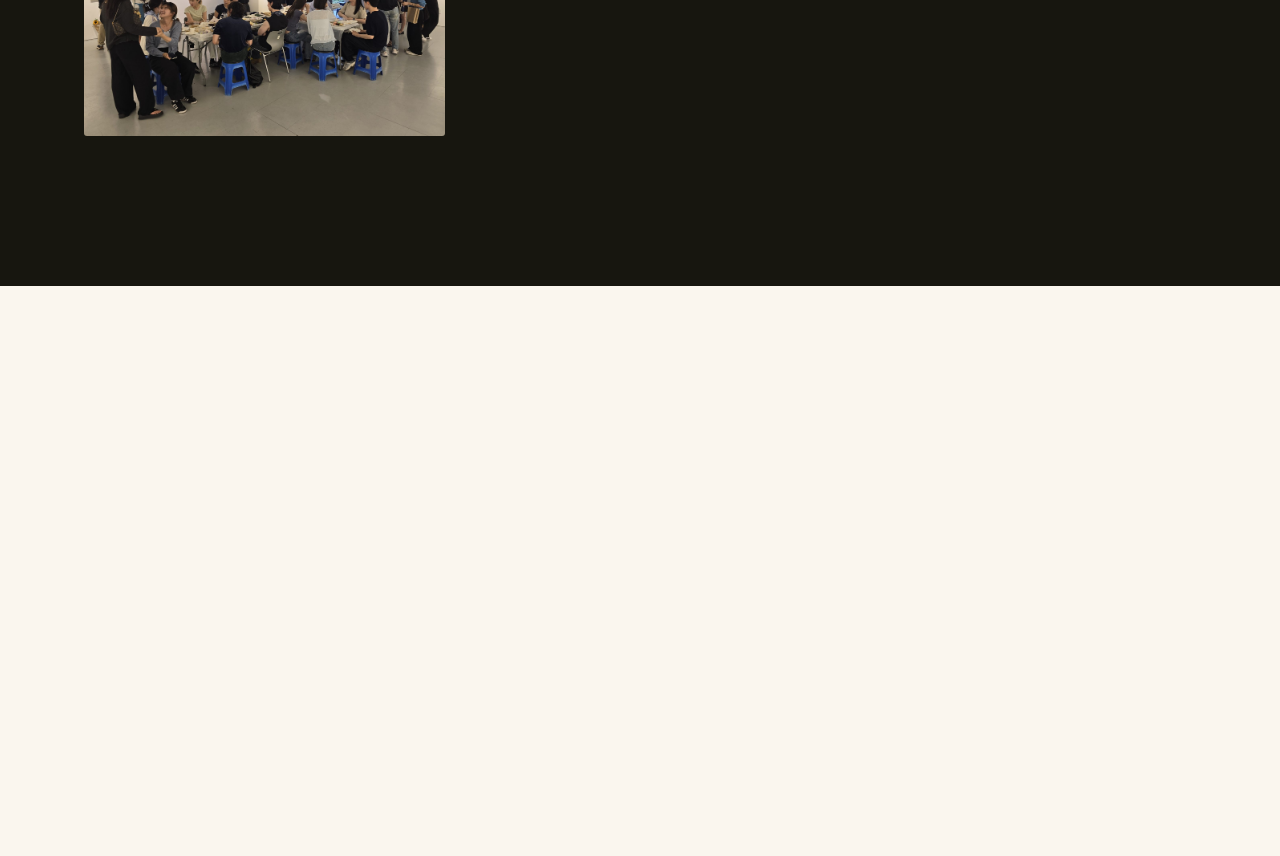
==== commit 2f588ead: "Update index.html" ====
--- a/index.html
+++ b/index.html
@@ -115,7 +115,7 @@
       <p>57th 갤러리의 공간과 전시 현장, 그날의 공기를 담았습니다.</p>
     </div>
     <div class="scene-grid" id="sceneGrid">
-      <div class="scene-item reveal"><img src="assets/img/scenes/scene-01.jpg" loading="lazy" alt="갤러리 외부 전경"><span class="scene-tag">외부 전경</span></div>
+      <div class="scene-item reveal"><img src="assets/img/scenes/scene-01.jpg" loading="lazy" alt="갤러리 바깥 전경"><span class="scene-tag">바깥 전경</span></div>
       <div class="scene-item reveal"><img src="assets/img/scenes/scene-02.jpg" loading="lazy" alt="전시장 좌측 전경"><span class="scene-tag">좌측 전경</span></div>
       <div class="scene-item reveal"><img src="assets/img/scenes/scene-04.jpg" loading="lazy" alt="전시장 우측 전경"><span class="scene-tag">우측 전경</span></div>
       <div class="scene-item reveal"><img src="assets/img/scenes/scene-03.jpg" loading="lazy" alt="전시장 좌측 전경 2"><span class="scene-tag">전시 전경</span></div>
@@ -194,7 +194,7 @@
 <section class="closing" data-section="closing">
   <div class="wrap">
     <div class="closing-top reveal">
-      <h2>붓끝으로 이어온 화우회의 전통,<br>오늘 이 페이지를 지나 앞으로도 계속됩니다.</h2>
+      <h2>세대를 넘어 이어지는 화우회의 전통,<br>오늘 이 페이지를 지나 앞으로도 계속됩니다.</h2>
       <div class="closing-contact">
         <a href="https://www.instagram.com/yonsei_whawoo" target="_blank" rel="noopener">Instagram — @yonsei_whawoo</a>
         <a href="mailto:whawoo.yonsei@gmail.com">Email — whawoo.yonsei@gmail.com</a>
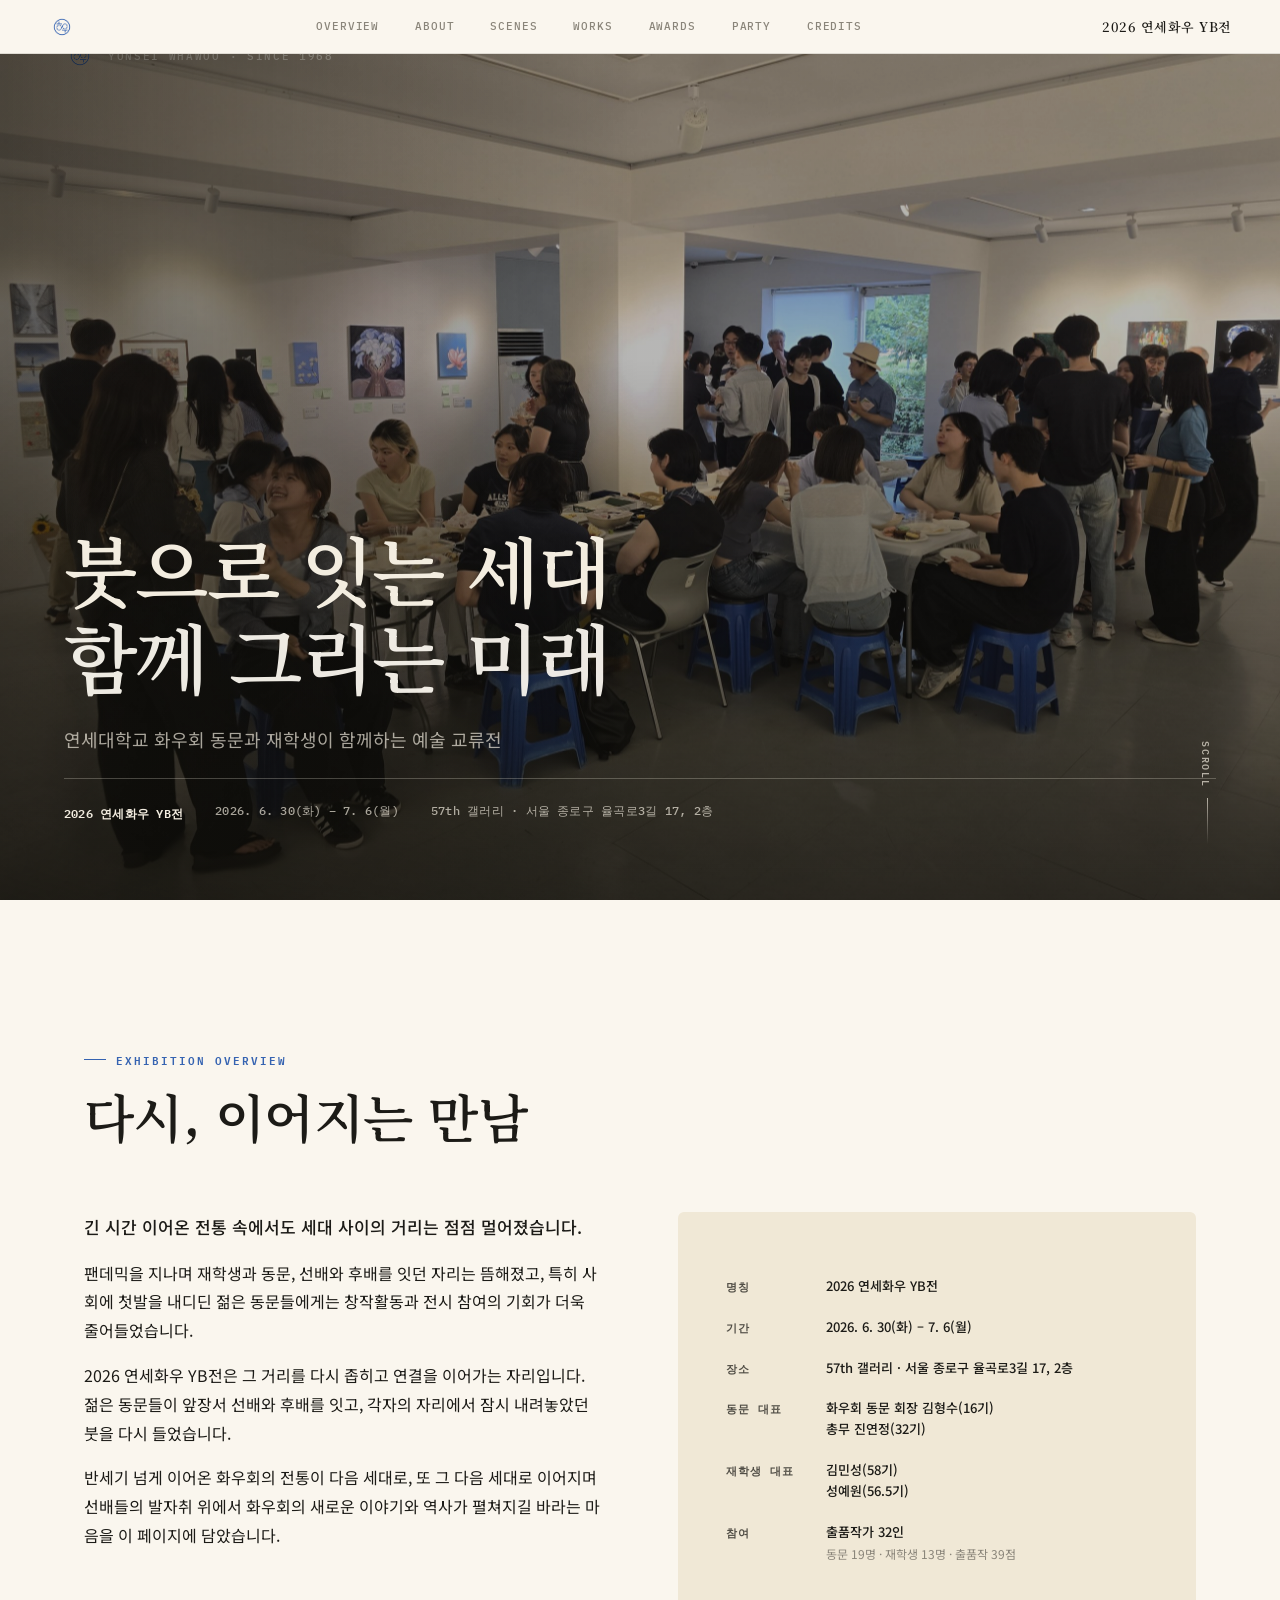
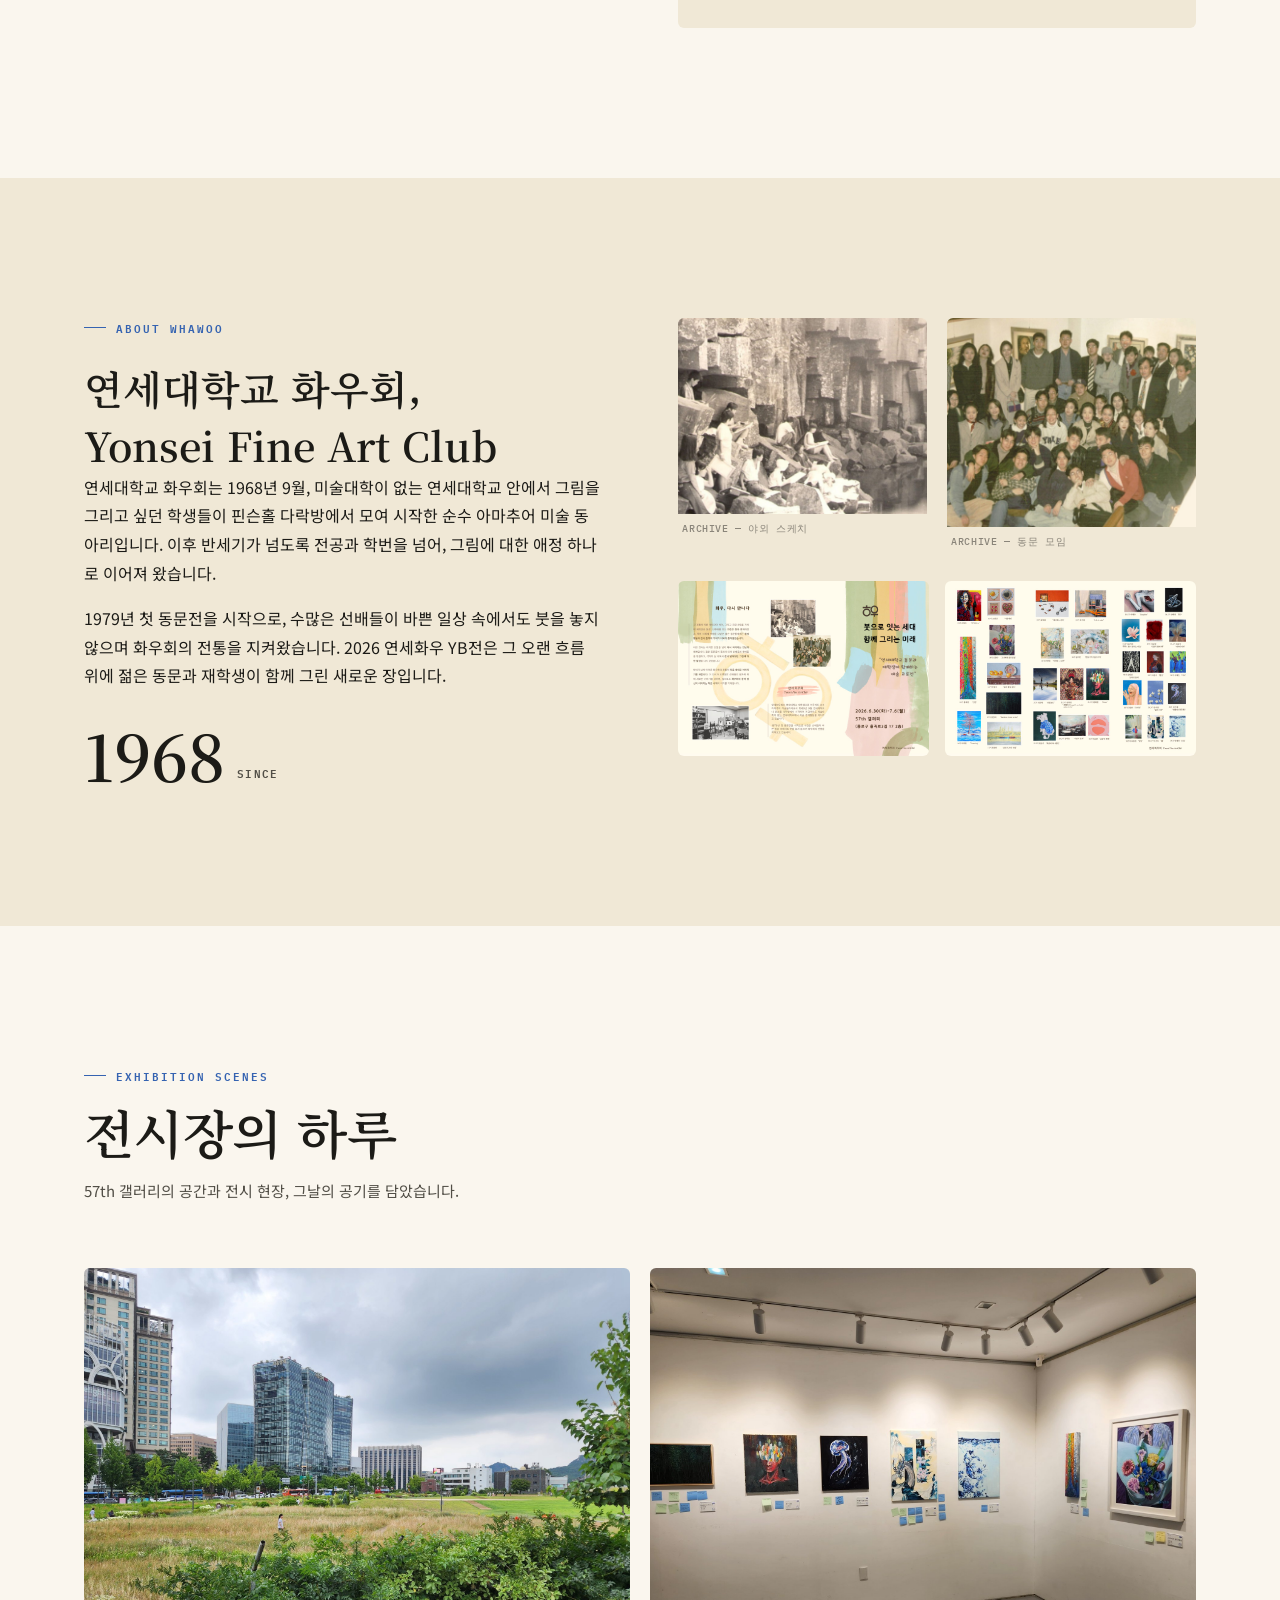
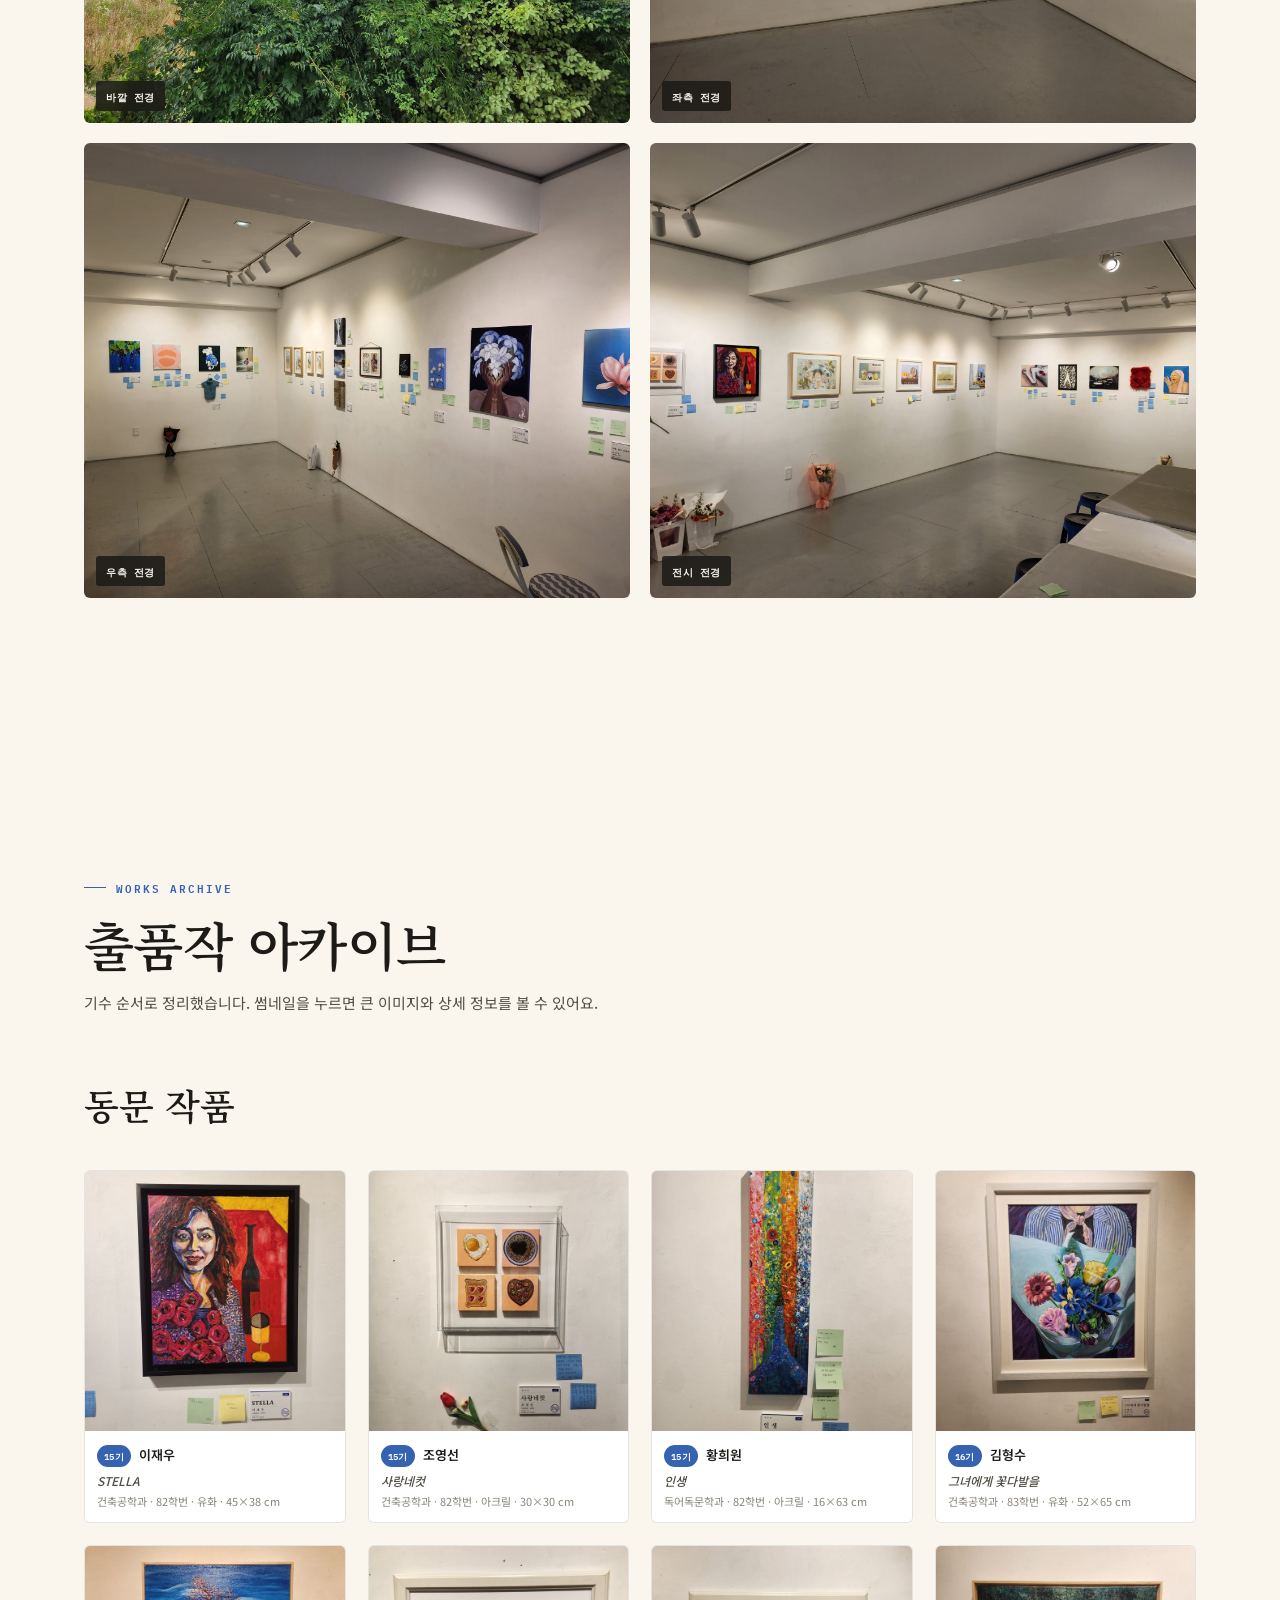
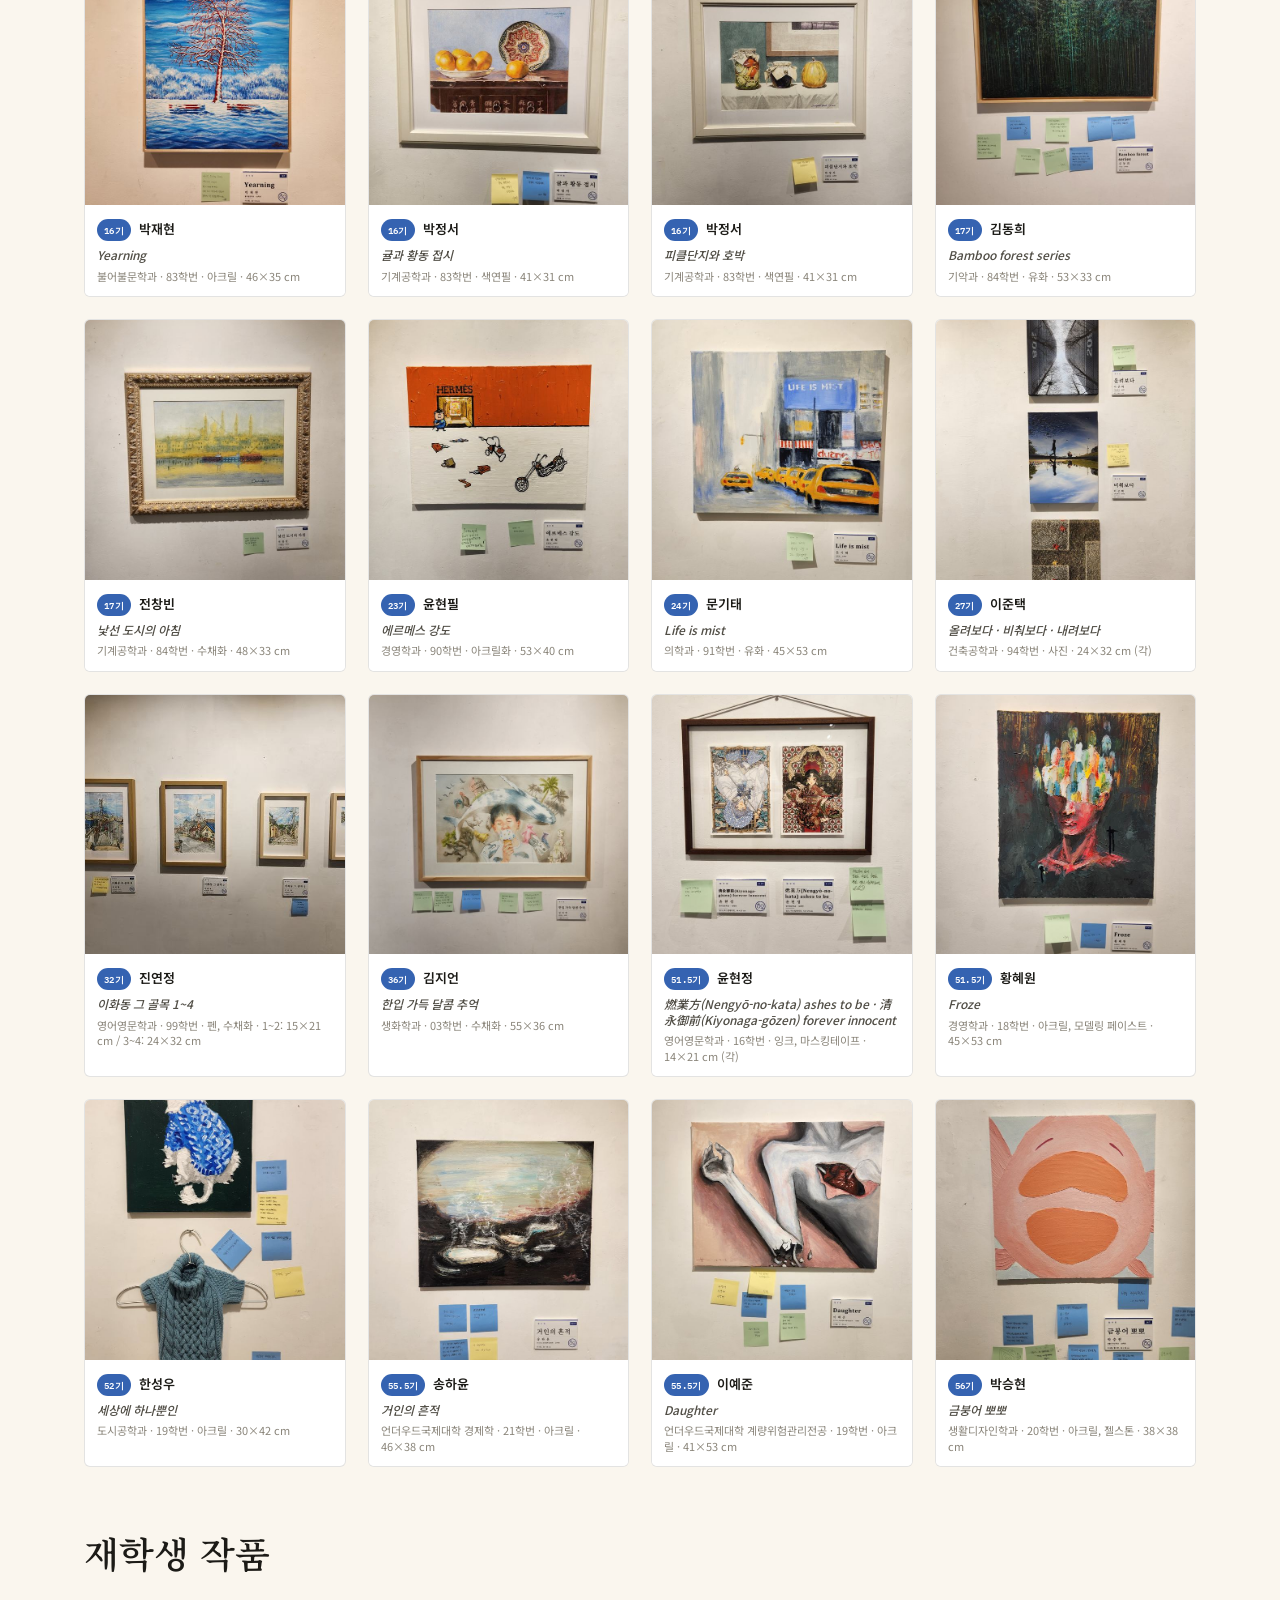
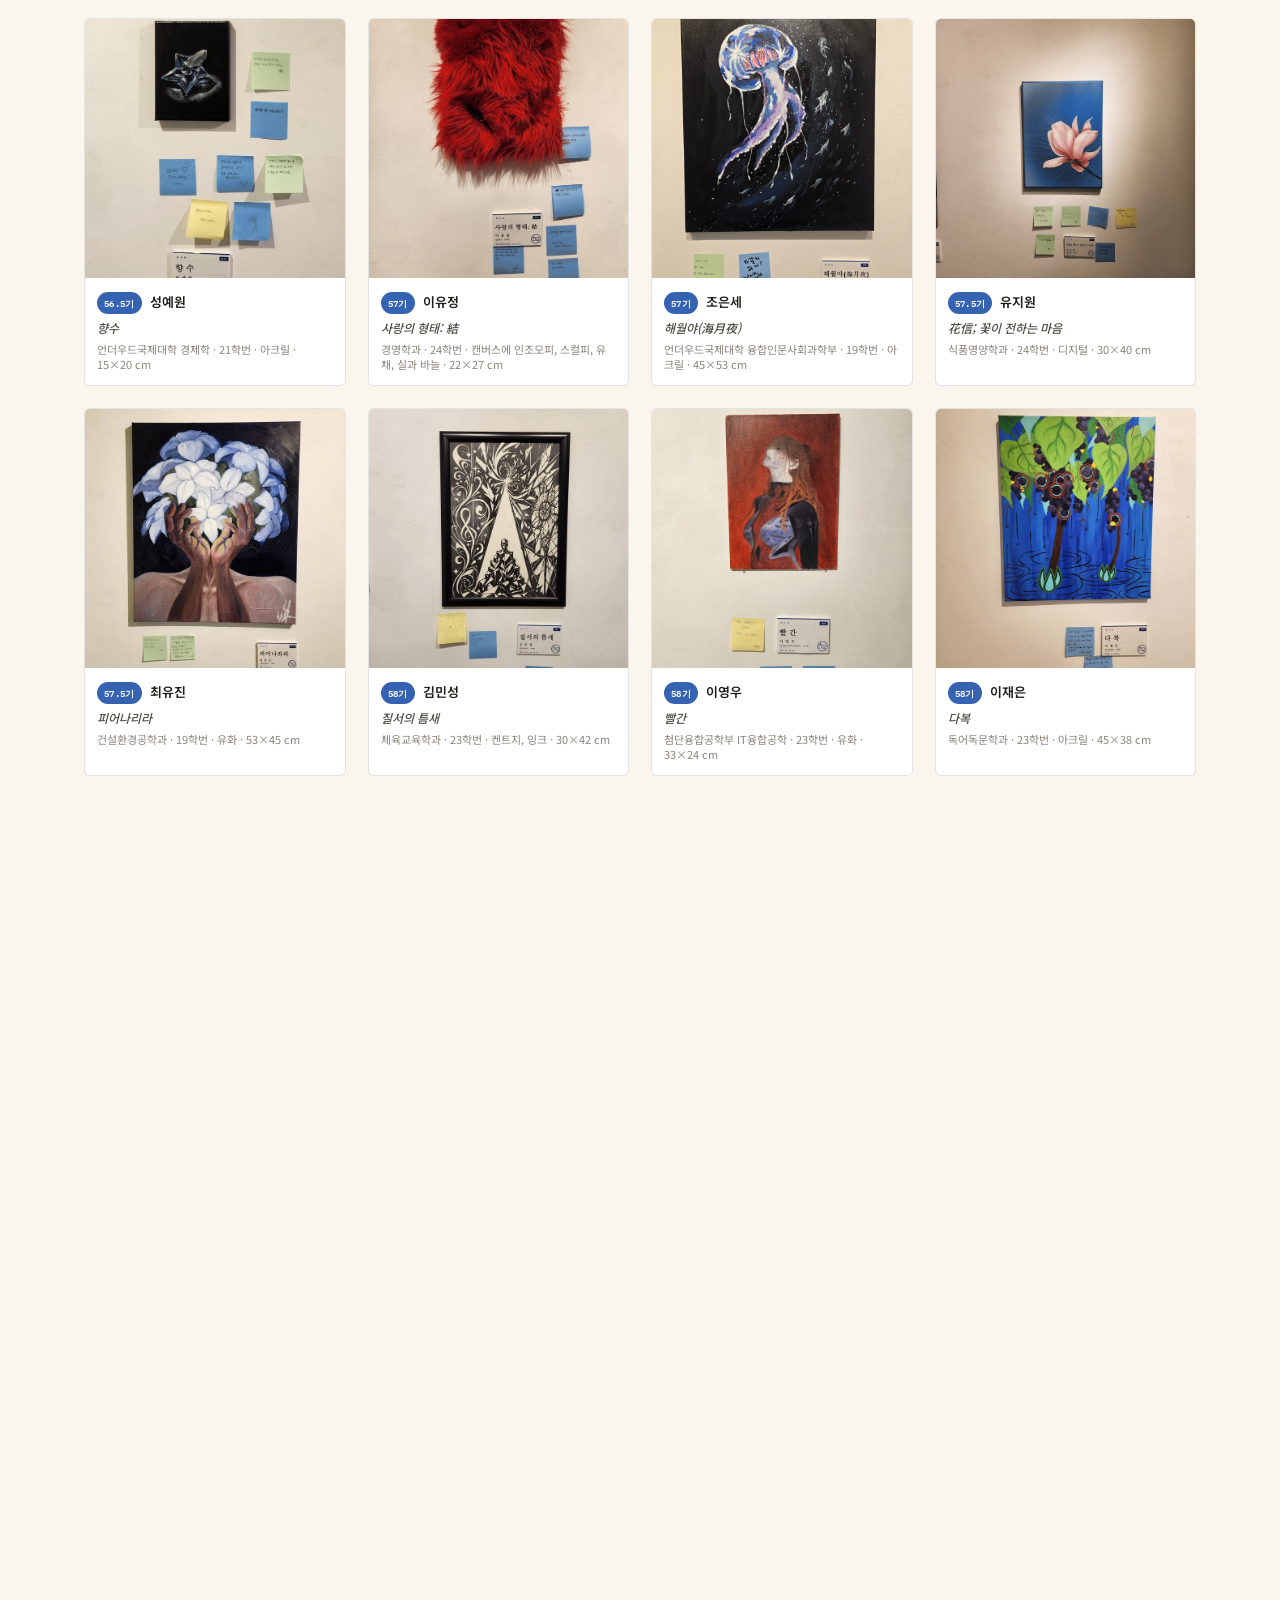
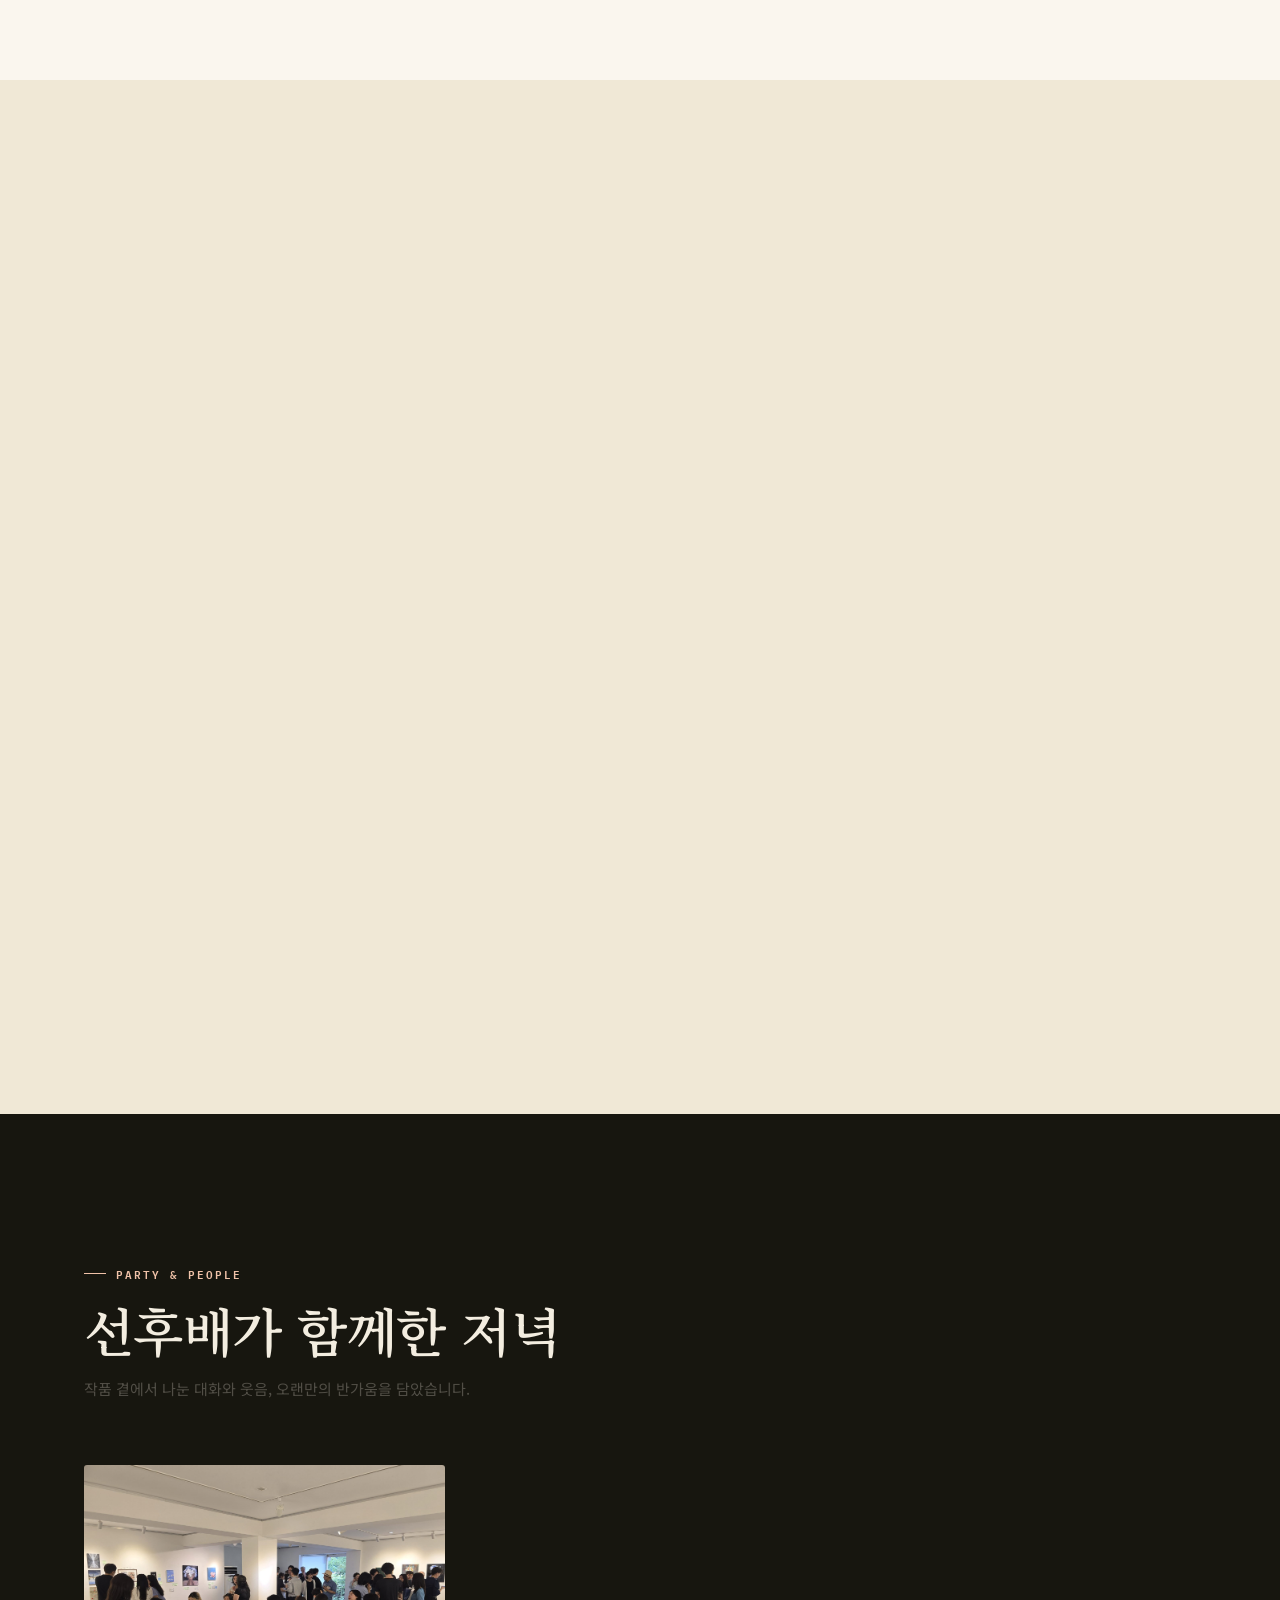
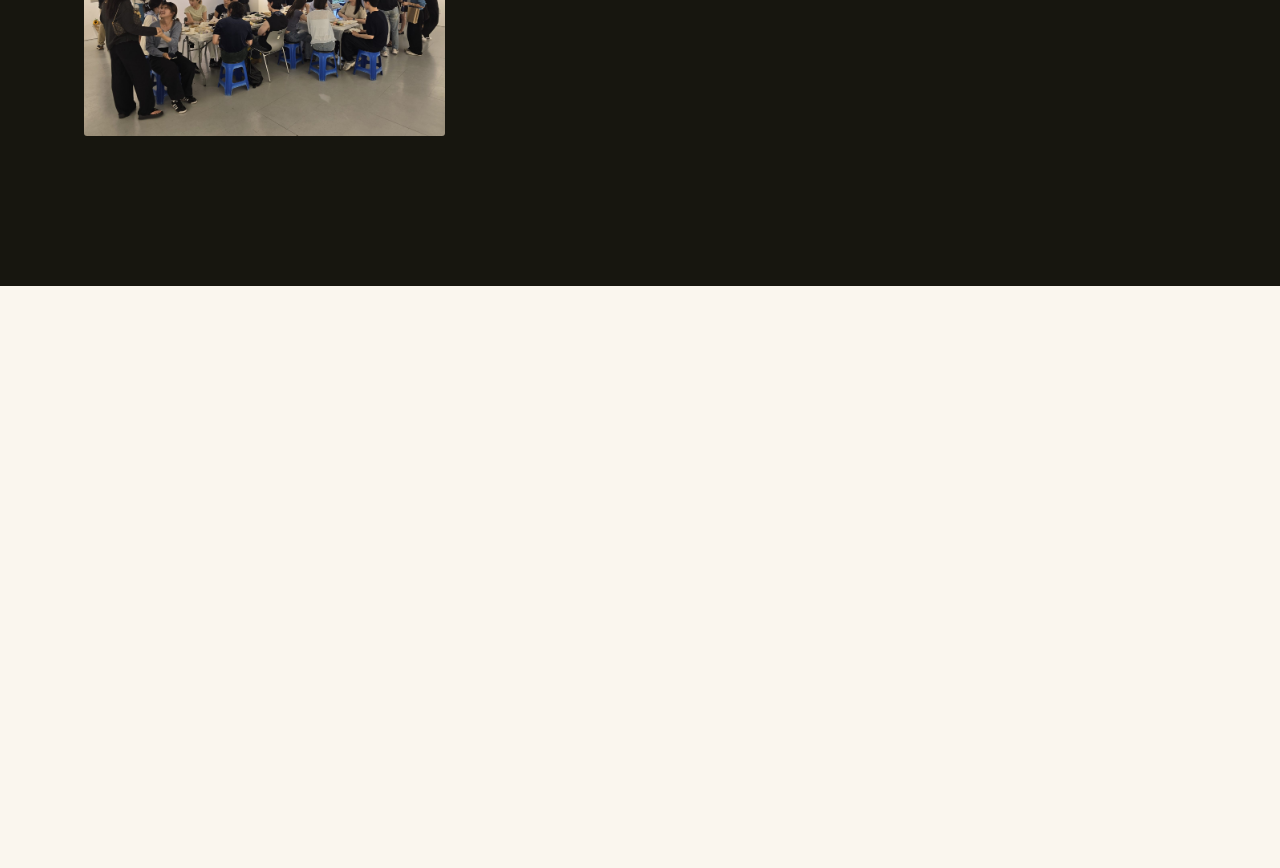
==== commit 9ed31c71: "Update index.html" ====
--- a/index.html
+++ b/index.html
@@ -204,7 +204,7 @@
       <div class="closing-brand" style="gap: 16px;">
         <img src="assets/img/misc/logo-black.png" alt="Whawoo logo" style="width: 40px; height: 40px;">
         <div class="closing-credits">
-          <div>지류 카탈로그 및 포스터 제작: <b>32기 진연정</b> · 온라인 아카이빙 페이지 제작: <b>58기 김민성</b></div>
+          <div>지류 카탈로그 및 포스터 제작: <b>32기 진연정</b><br>온라인 아카이빙 페이지 제작: <b>58기 김민성</b></div>
           <div>ⓒ 2026 연세대학교 화우회 · whawoo.yonsei@gmail.com</div>
         </div>
       </div>
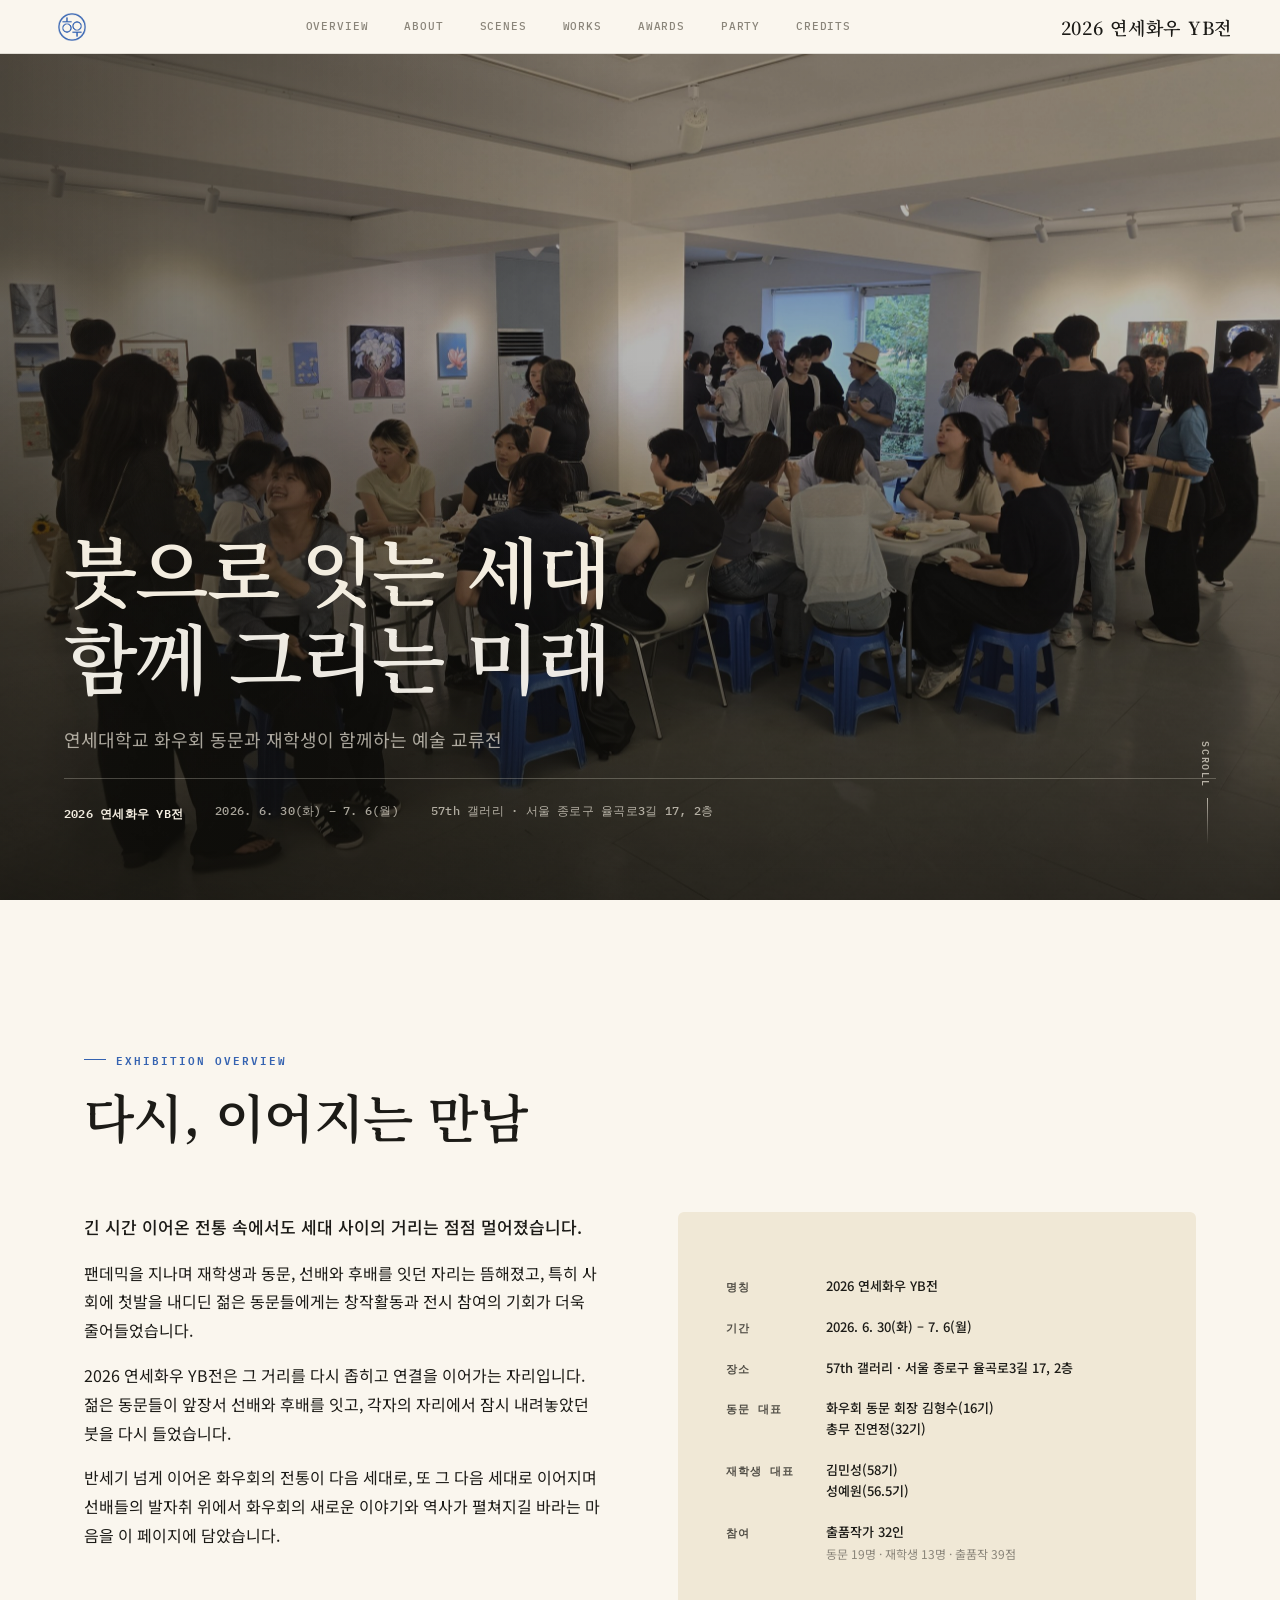
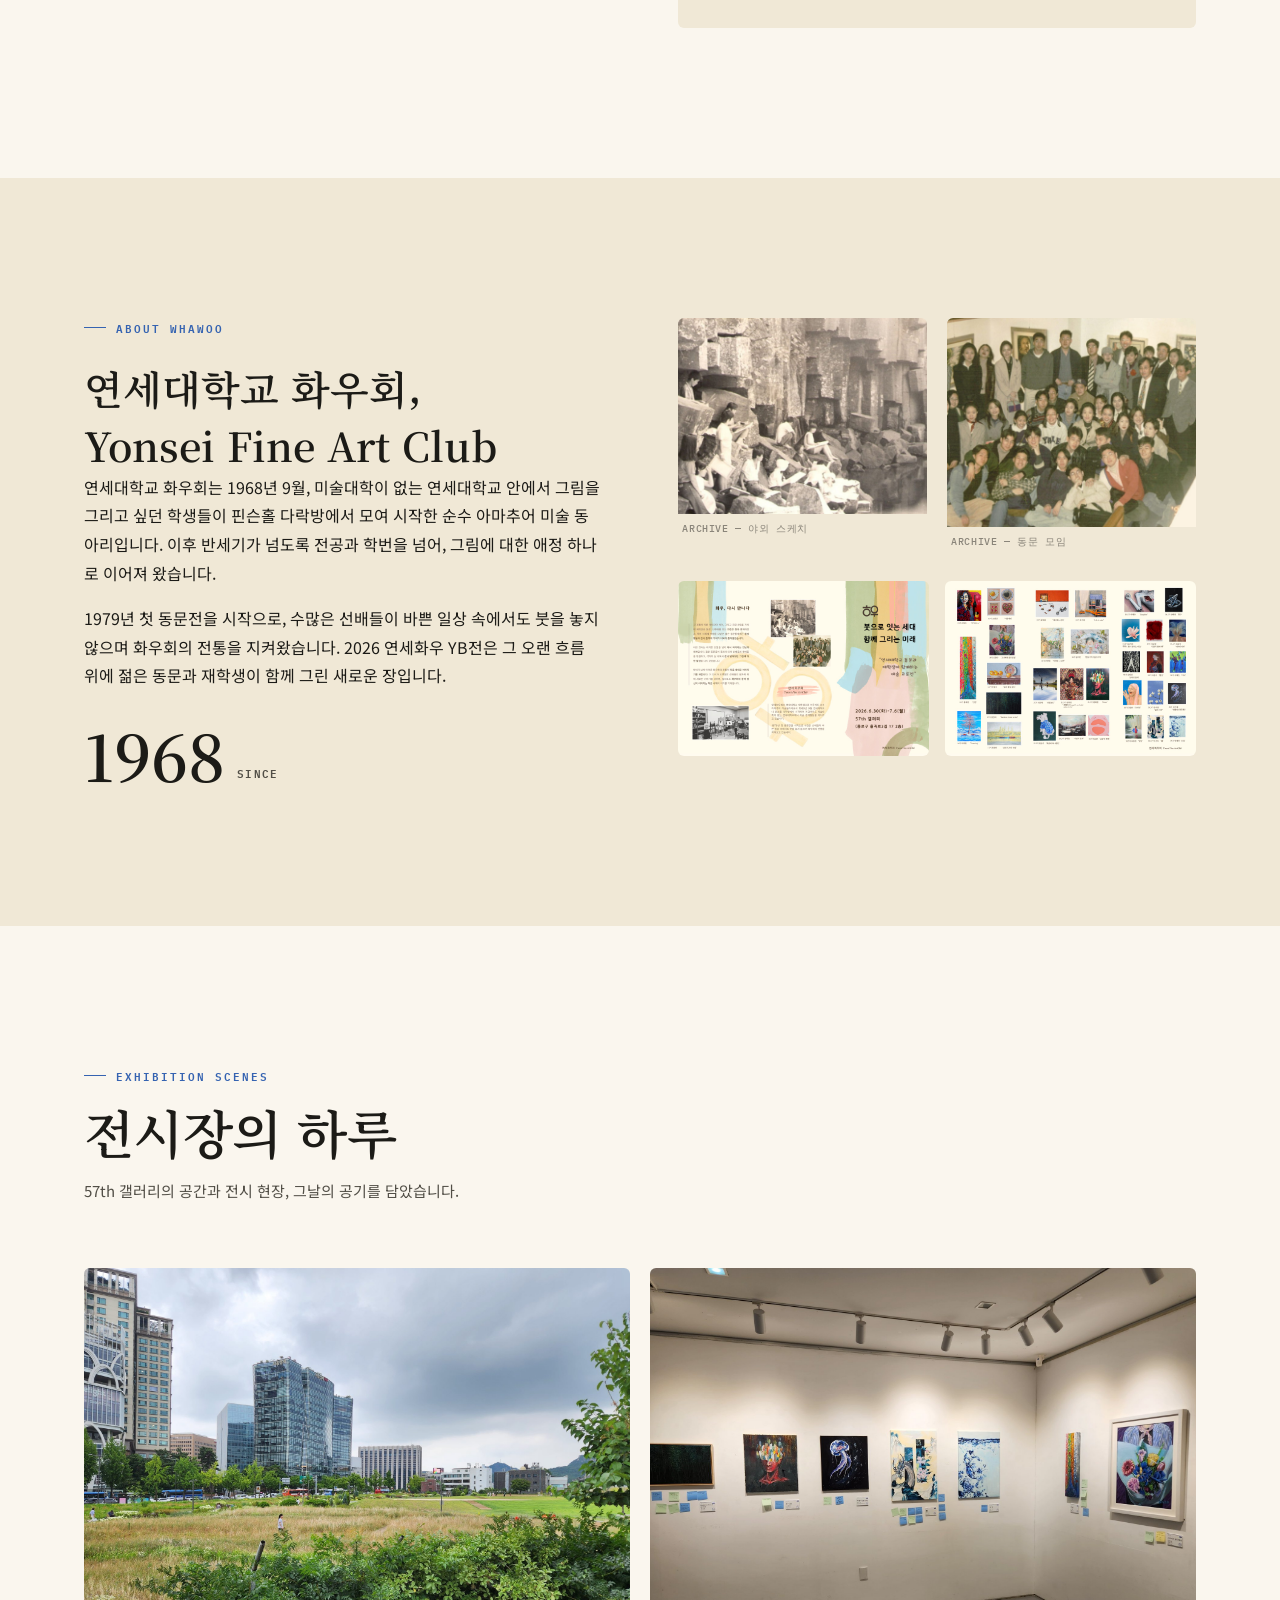
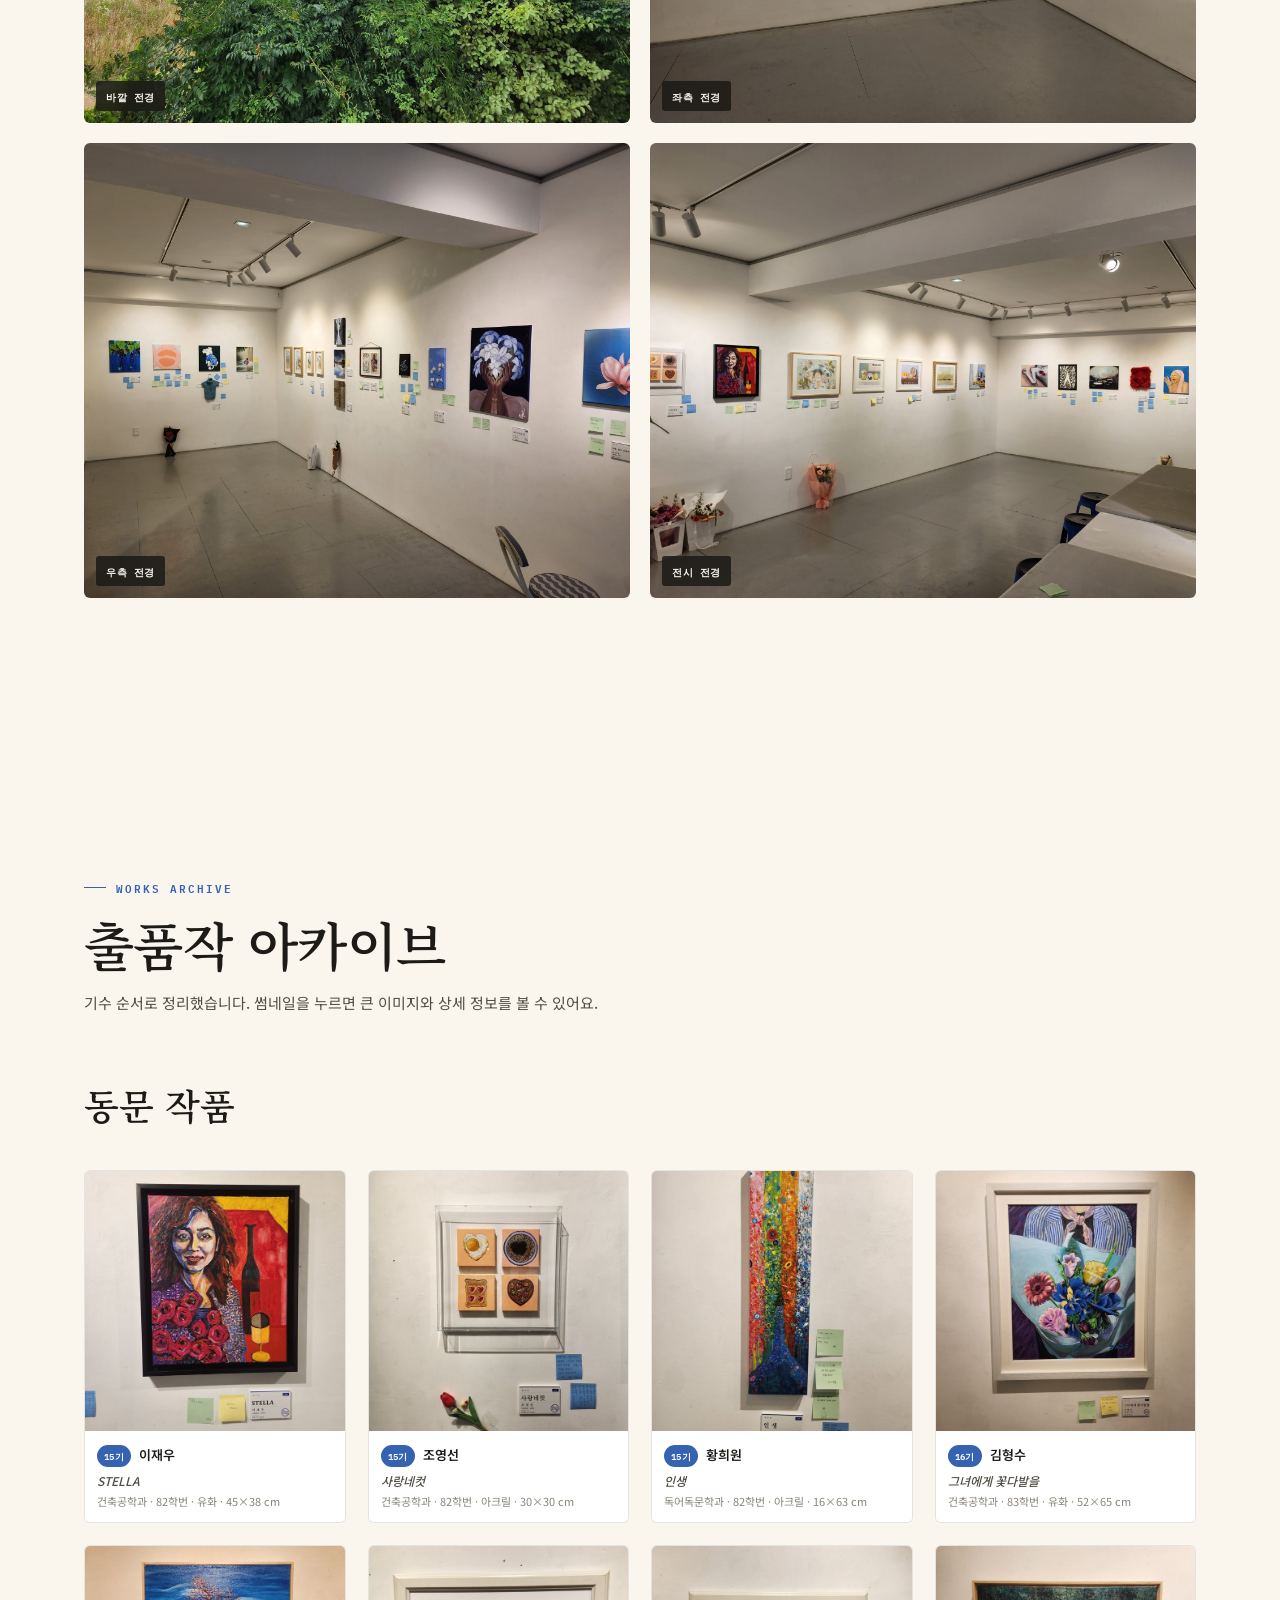
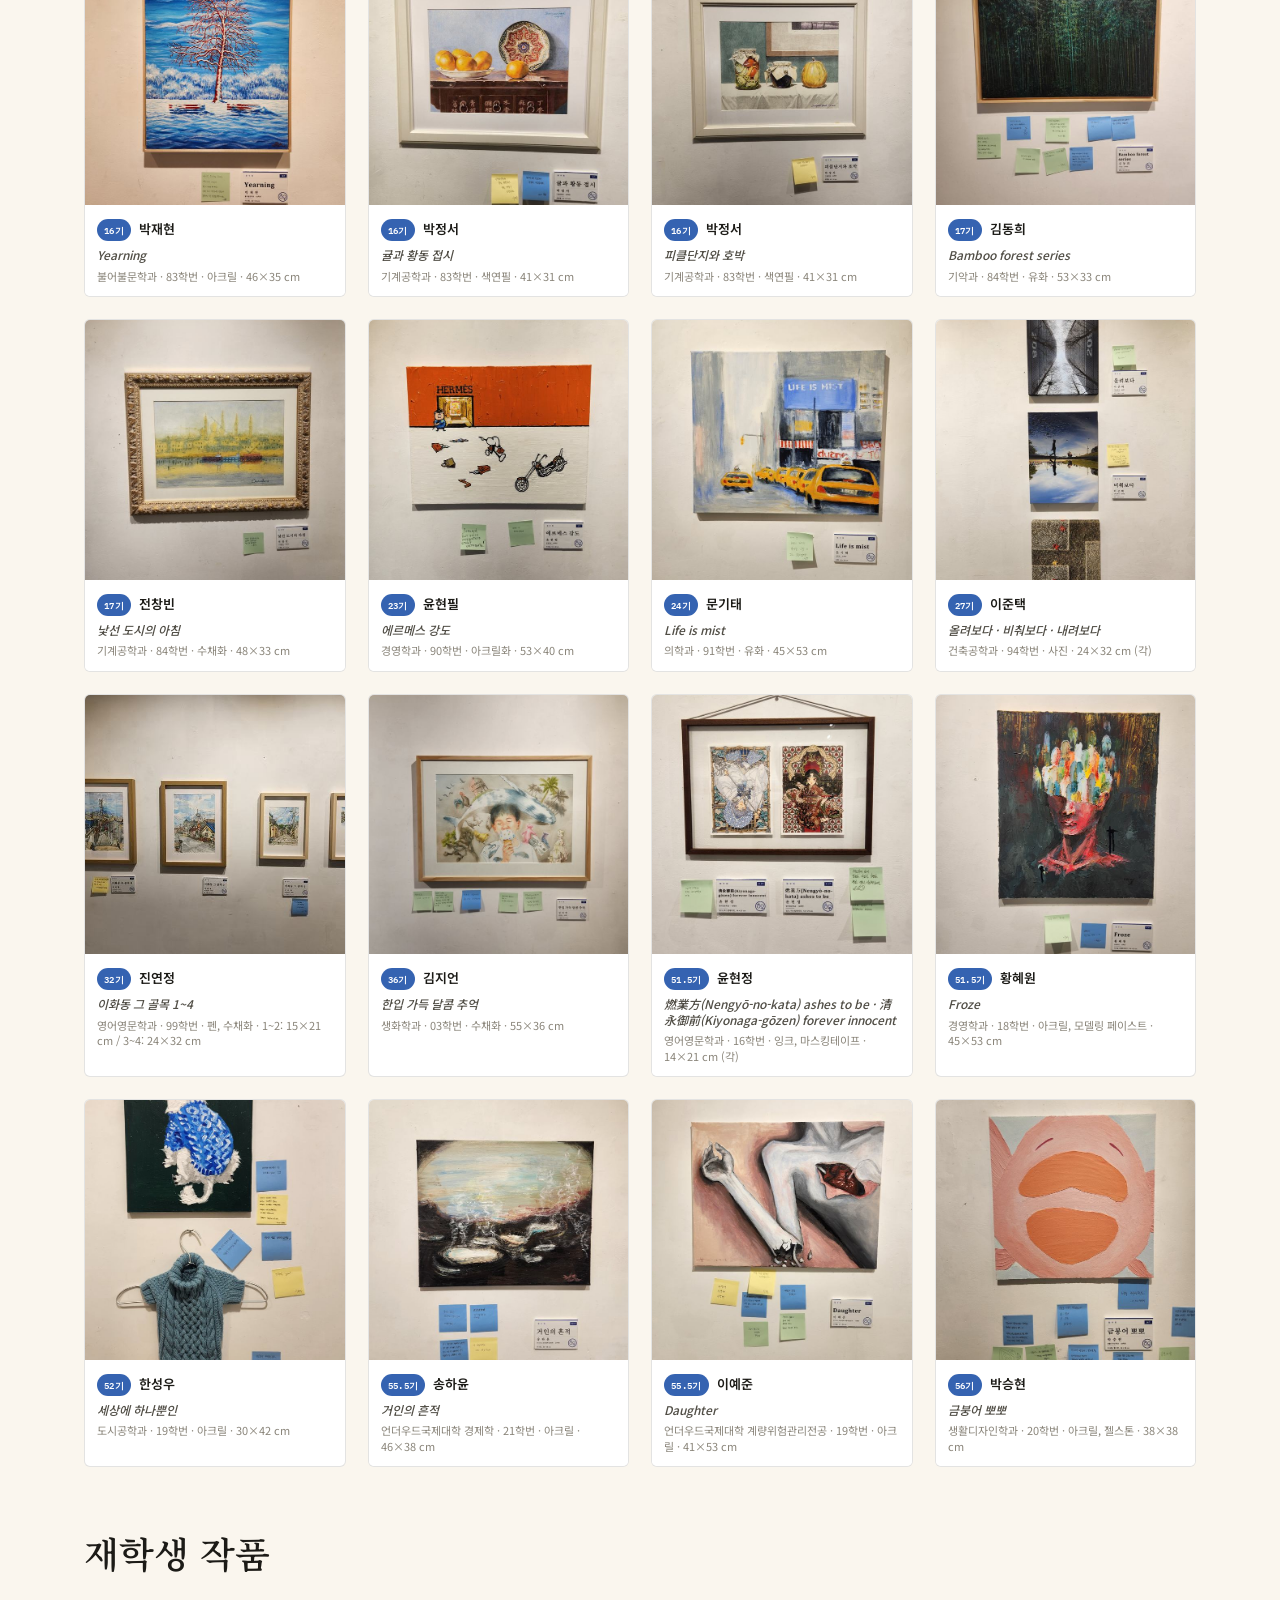
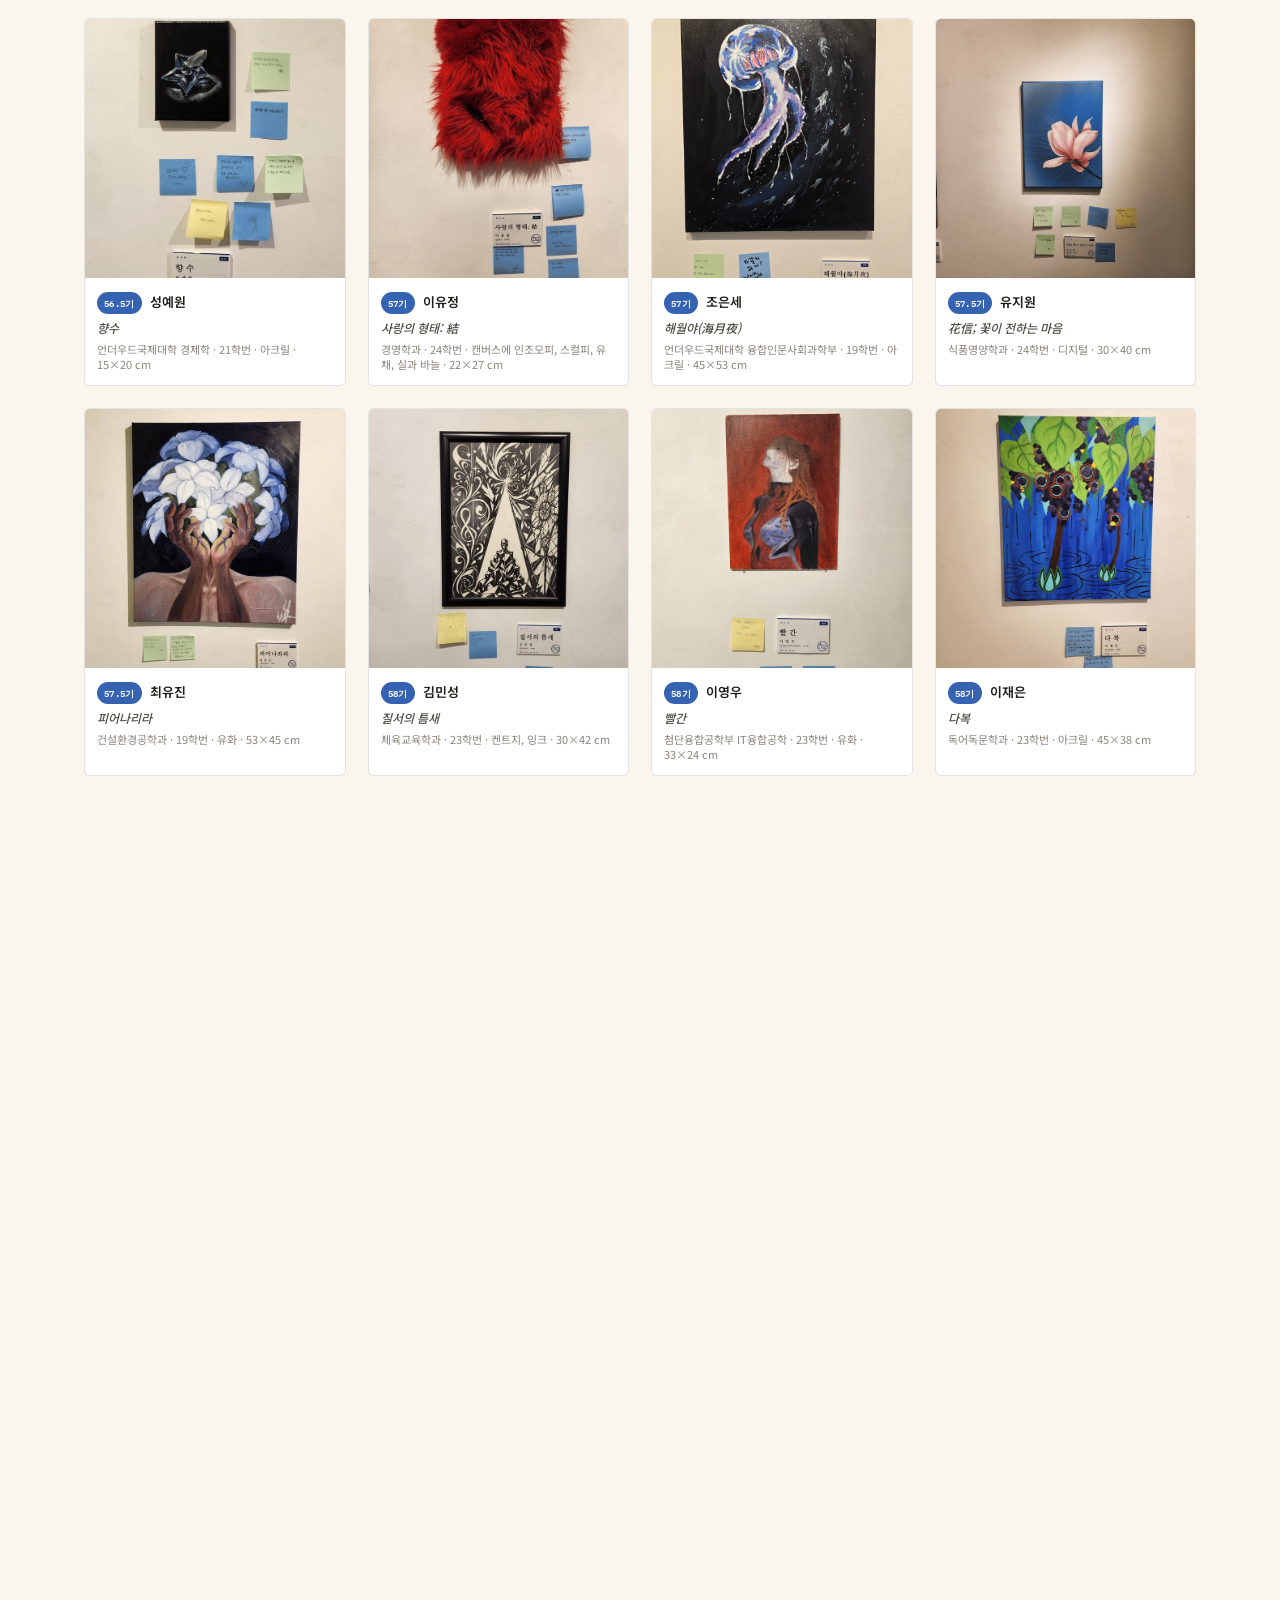
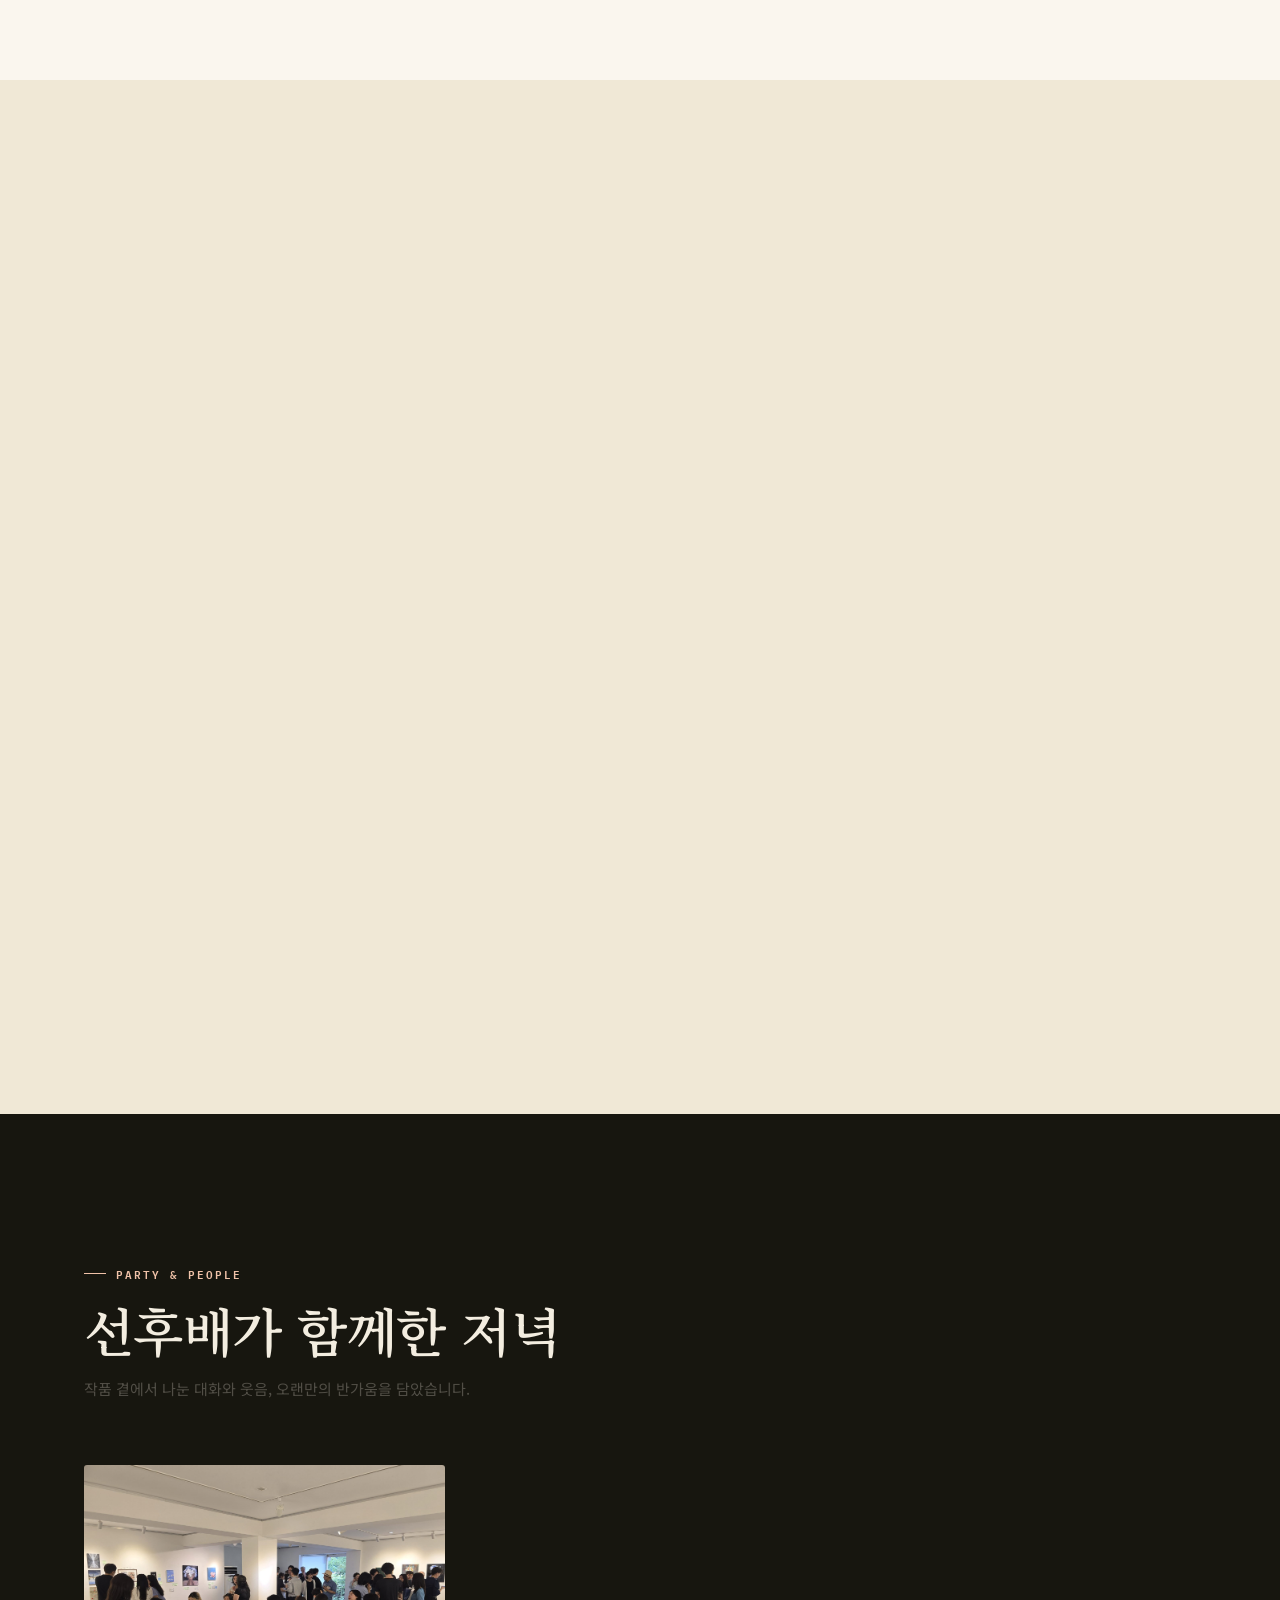
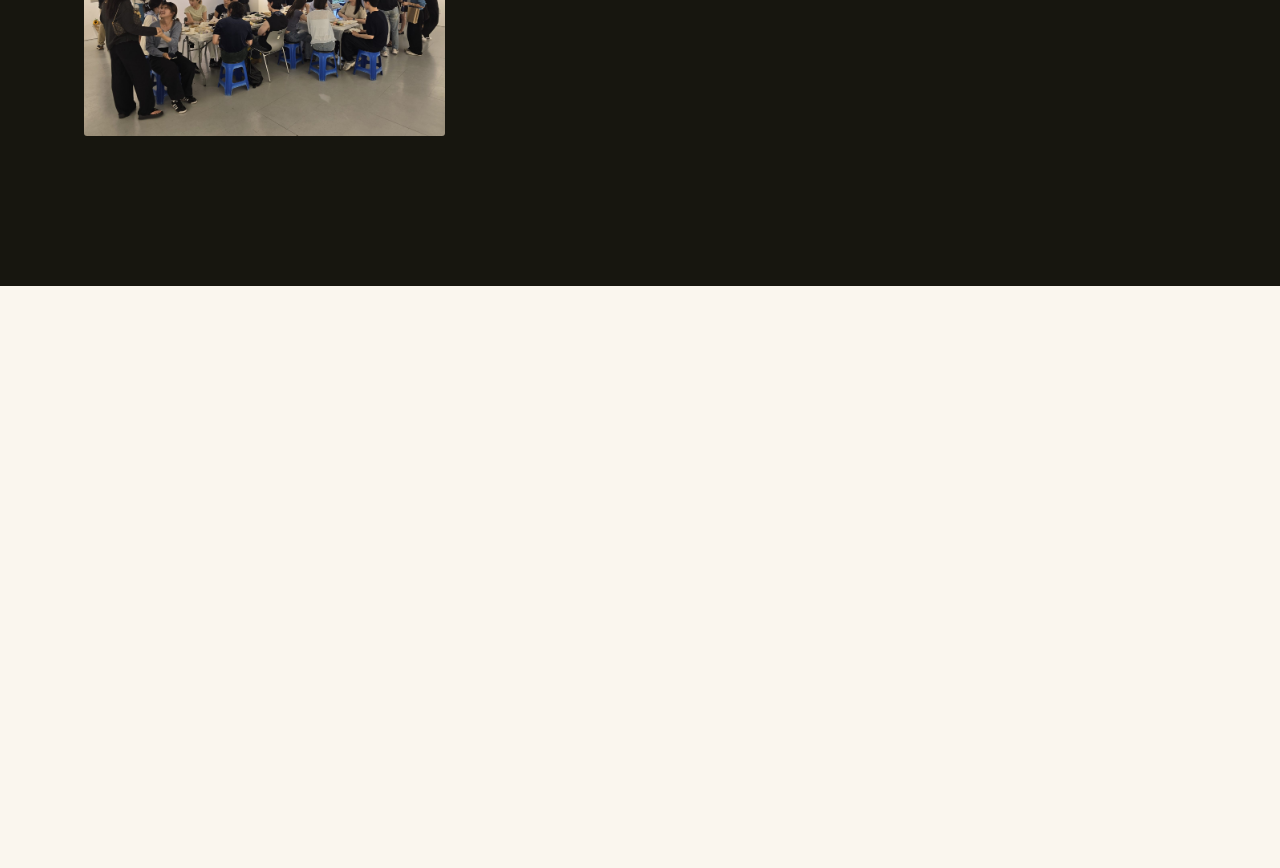
==== commit 765fa51c: "Update index.html" ====
--- a/index.html
+++ b/index.html
@@ -36,10 +36,6 @@
 <!-- ============================== HERO — 원본 비율, 화면 가득 채우기 ============================== -->
 <section class="hero" data-section="hero">
   <div class="hero-bg" style="background-image:url('assets/img/hero/hero-main.jpg');"></div>
-  <div class="hero-top">
-    <img src="assets/img/misc/logo-blue.png" alt="">
-    <span>YONSEI WHAWOO · SINCE 1968</span>
-  </div>
   <div class="hero-inner">
     <h1 class="reveal in">붓으로 잇는 세대<br><em>함께 그리는 미래</em></h1>
     <p class="hero-sub reveal in">연세대학교 화우회 동문과 재학생이 함께하는 예술 교류전</p>
--- a/assets/css/style.css
+++ b/assets/css/style.css
@@ -122,7 +122,7 @@
   transition:opacity .7s var(--ease), visibility .7s var(--ease);
 }
 #loader.hide{ opacity:0; visibility:hidden; pointer-events:none; }
-#loader .mark{ width:46px; height:46px; opacity:.9; animation:pulse 1.6s ease-in-out infinite; }
+#loader .mark{ width:512px; height:512px; opacity:.9; animation:pulse 2s ease-in-out infinite; }
 @keyframes pulse{ 0%,100%{ transform:scale(1); opacity:.55;} 50%{ transform:scale(1.08); opacity:1;} }
 
 /* ==========================================================================
@@ -142,7 +142,7 @@
   display:flex; align-items:center; flex-shrink:0;
 }
 .header-brand img{
-  width:28px; height:28px;
+  width:48px; height:48px;
 }
 
 .section-nav{
@@ -180,7 +180,7 @@
 
 .header-title{
   font-family:'Noto Serif KR',serif;
-  font-size:13px;
+  font-size:18px;
   letter-spacing:.04em;
   font-weight:600;
   color:var(--ink);
@@ -233,7 +233,7 @@
   position:absolute; top:clamp(20px,4vw,40px); left:clamp(20px,5vw,64px);
   display:flex; align-items:center; gap:12px;
 }
-.hero-top img{ width:32px; height:32px; }
+.hero-top img{ width:128px; height:128px; }
 .hero-top span{
   font-family:'IBM Plex Mono',monospace;
   font-size:10.5px;
@@ -691,6 +691,47 @@
   max-width:520px;
 }
 
+.party-more-wrapper{
+  position:relative;
+  margin-bottom:14px;
+  break-inside:avoid;
+}
+
+.party-more-overlay{
+  position:absolute; inset:0;
+  background:linear-gradient(180deg, transparent 0%, rgba(15,14,10,0.7) 60%, rgba(15,14,10,0.95) 100%);
+  border-radius:var(--radius-s);
+  z-index:1;
+  pointer-events:none;
+}
+
+.party-more-button{
+  position:absolute;
+  top:50%; left:50%;
+  transform:translate(-50%, -50%);
+  z-index:2;
+  padding:16px 32px;
+  background:rgba(217,122,82,0.9);
+  color:var(--on-dark);
+  border:none;
+  border-radius:var(--radius-m);
+  font-family:'Noto Sans KR',sans-serif;
+  font-size:14px;
+  font-weight:600;
+  letter-spacing:.05em;
+  cursor:pointer;
+  transition:all .3s ease;
+  backdrop-filter:blur(8px);
+}
+
+.party-more-button:hover{
+  background:rgba(217,122,82,1);
+  transform:translate(-50%, -50%) scale(1.05);
+}
+
+.party-more-button:active{
+  transform:translate(-50%, -50%) scale(0.98);
+}
 /* ==========================================================================
    CLOSING / CREDITS
    ========================================================================== */
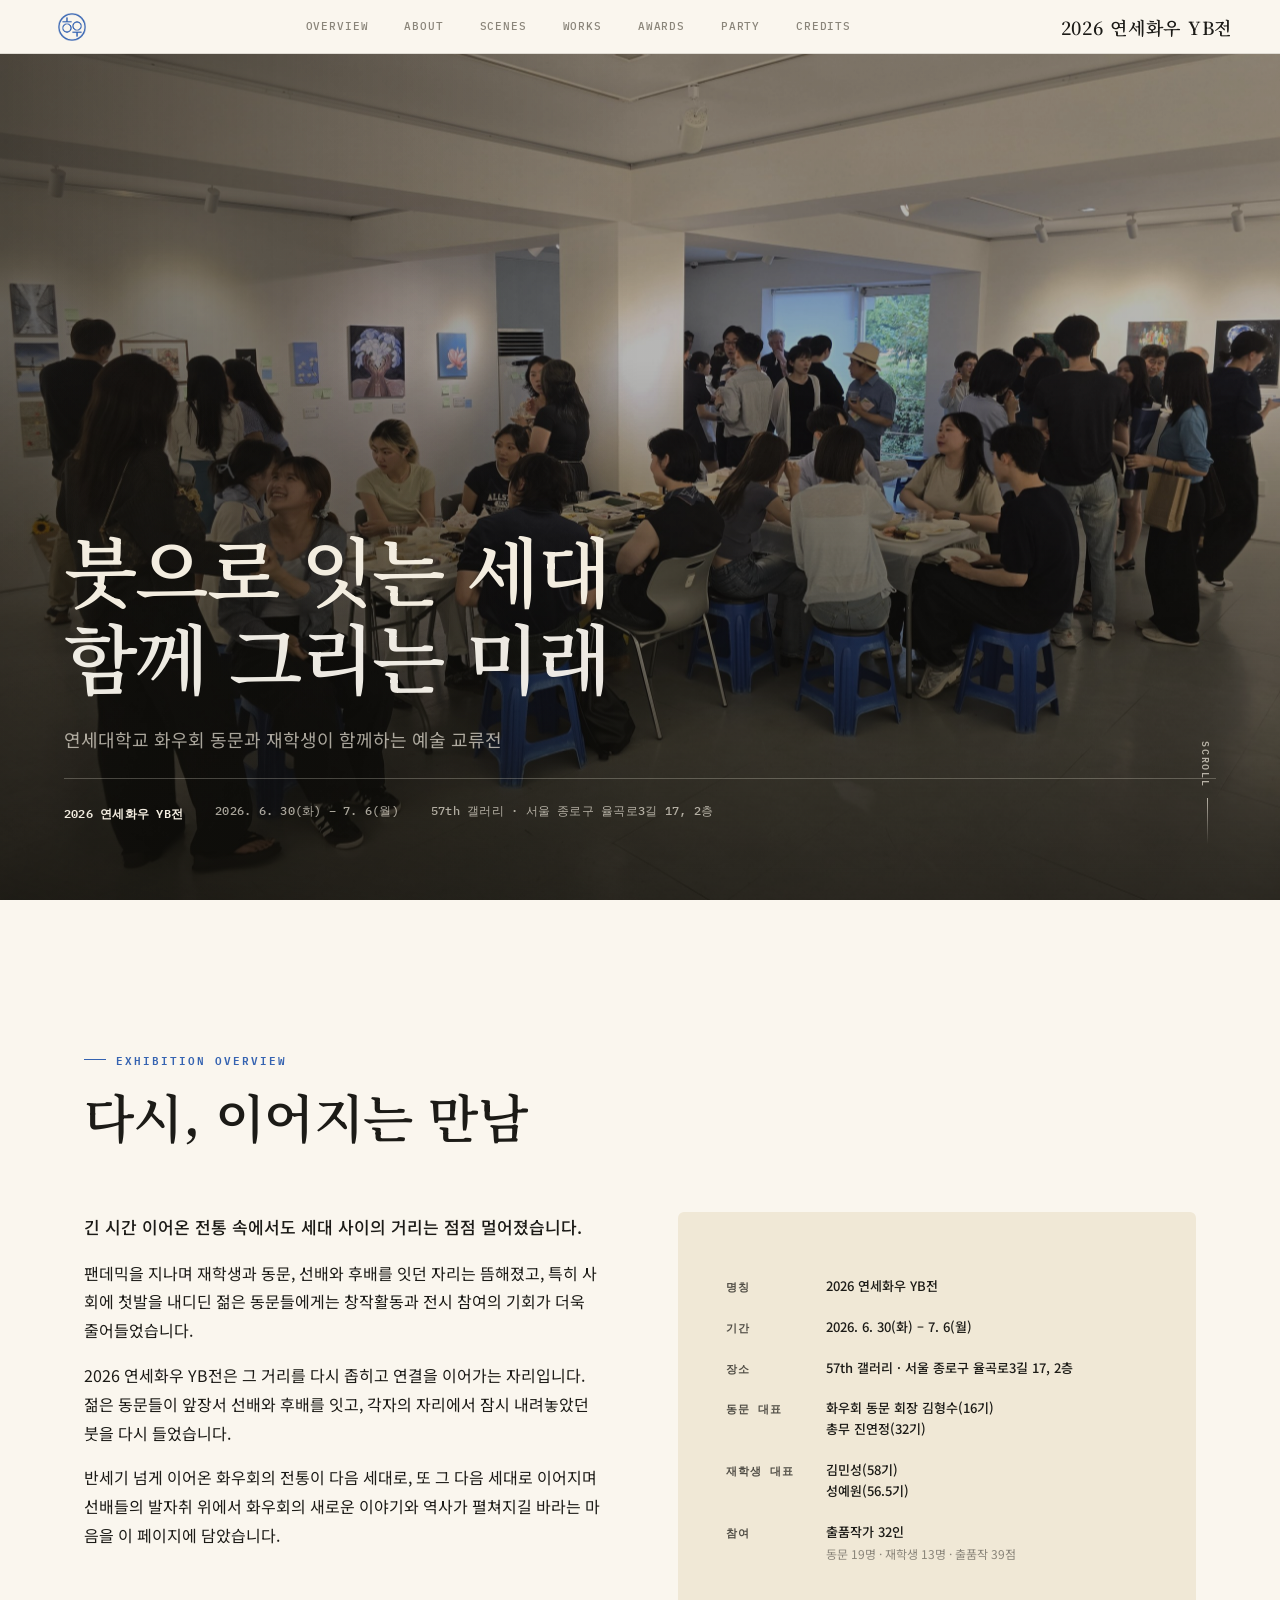
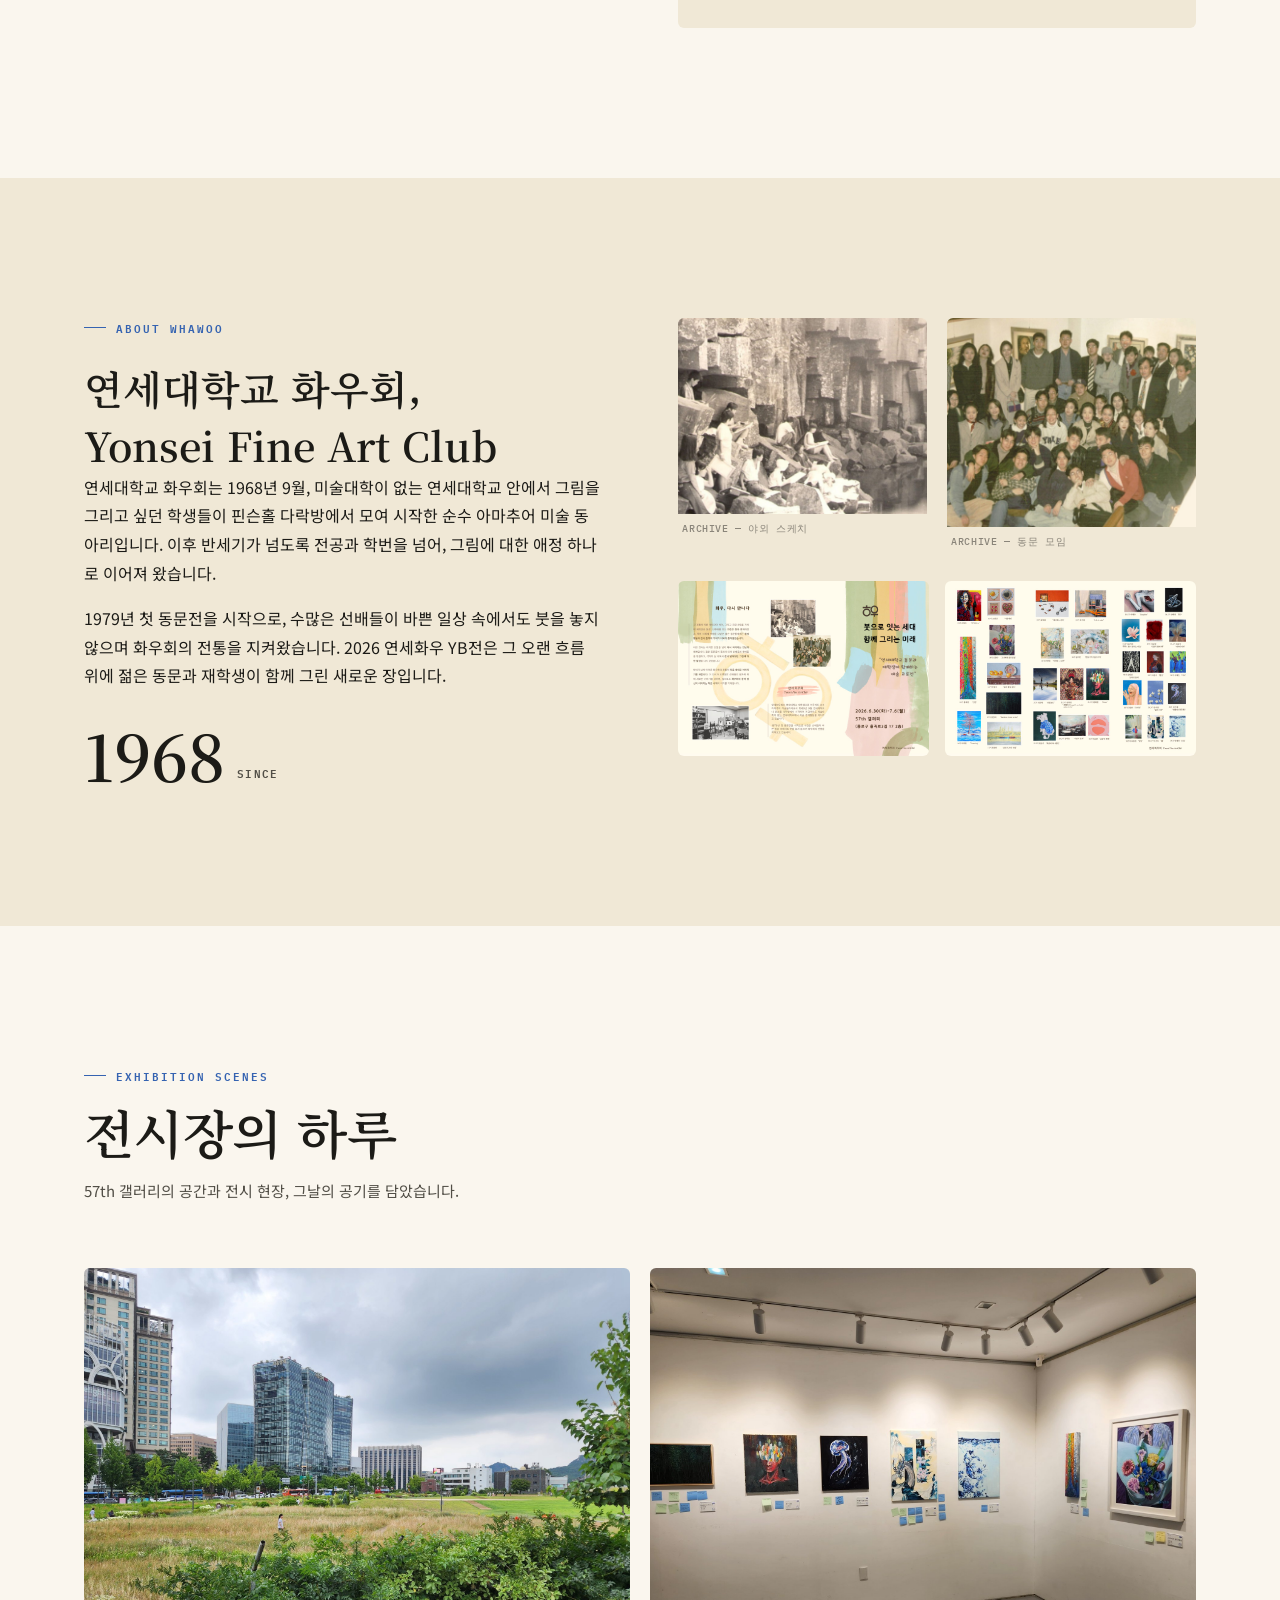
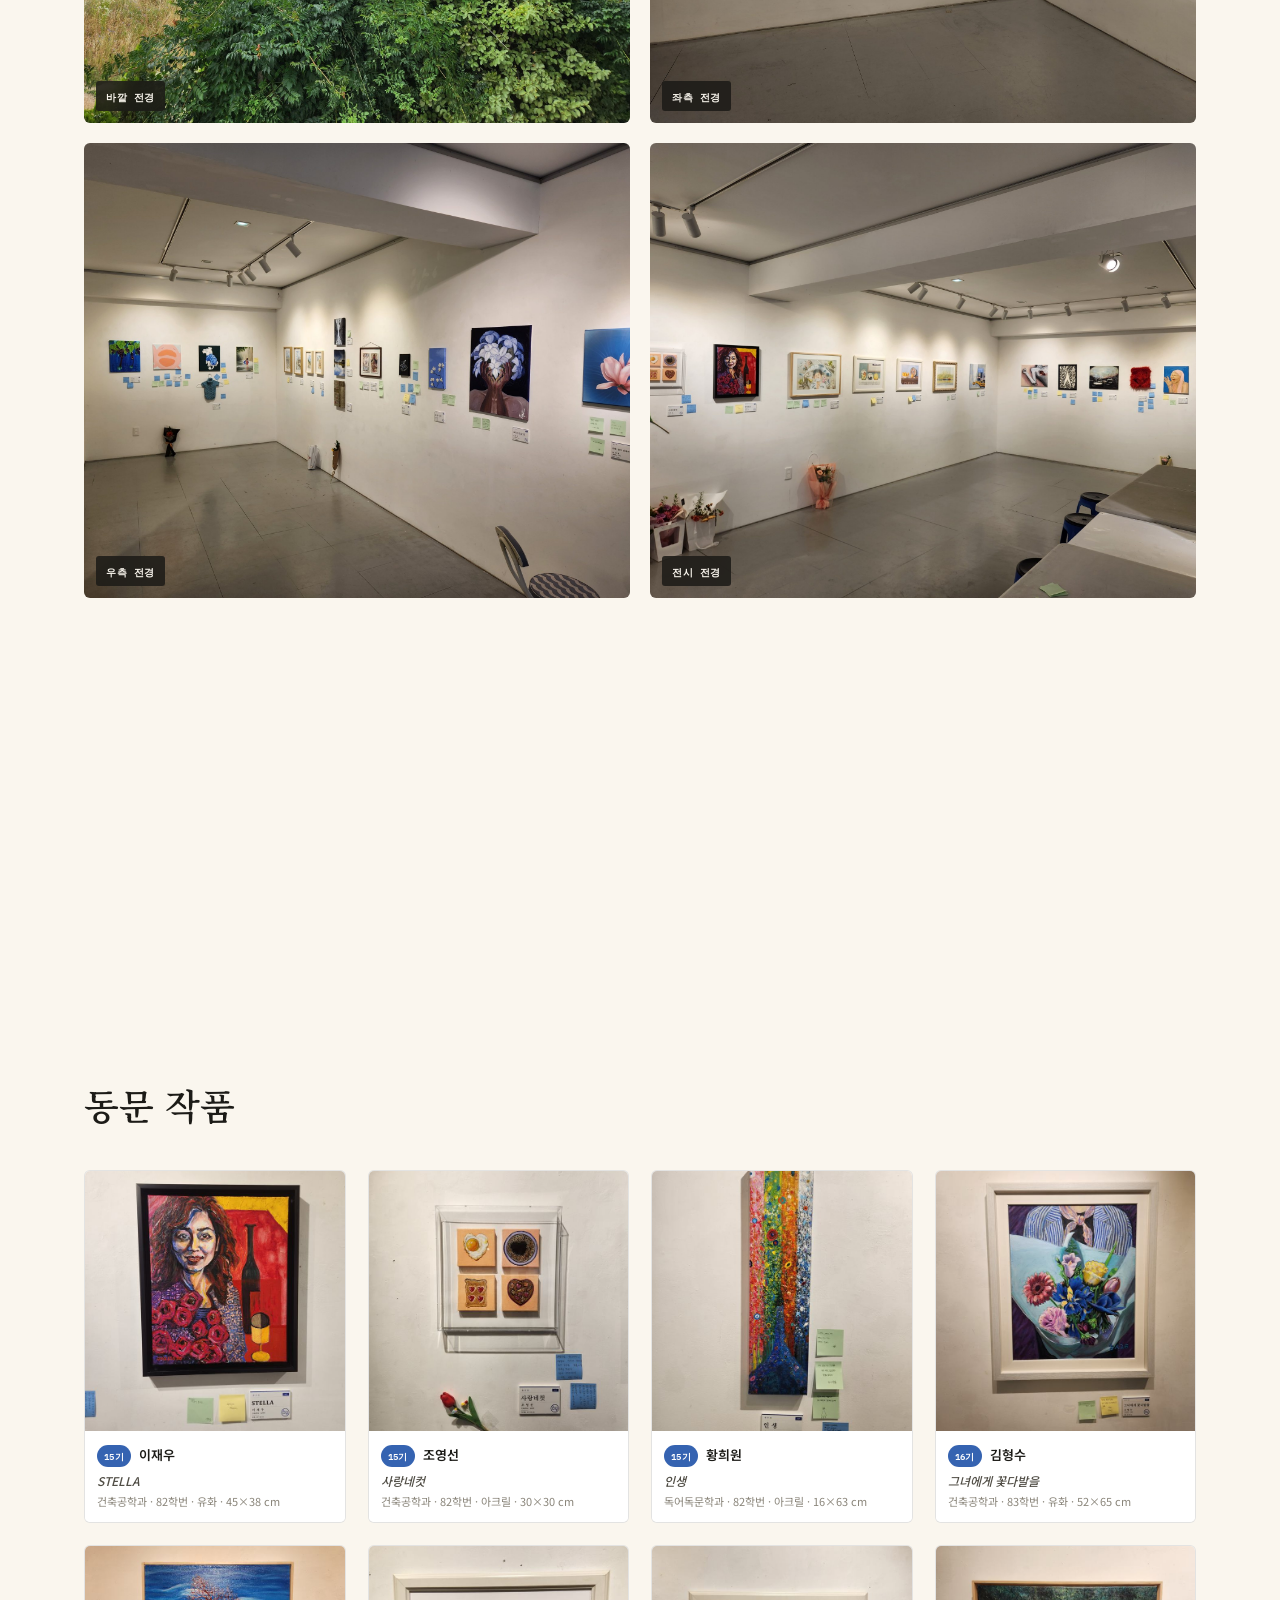
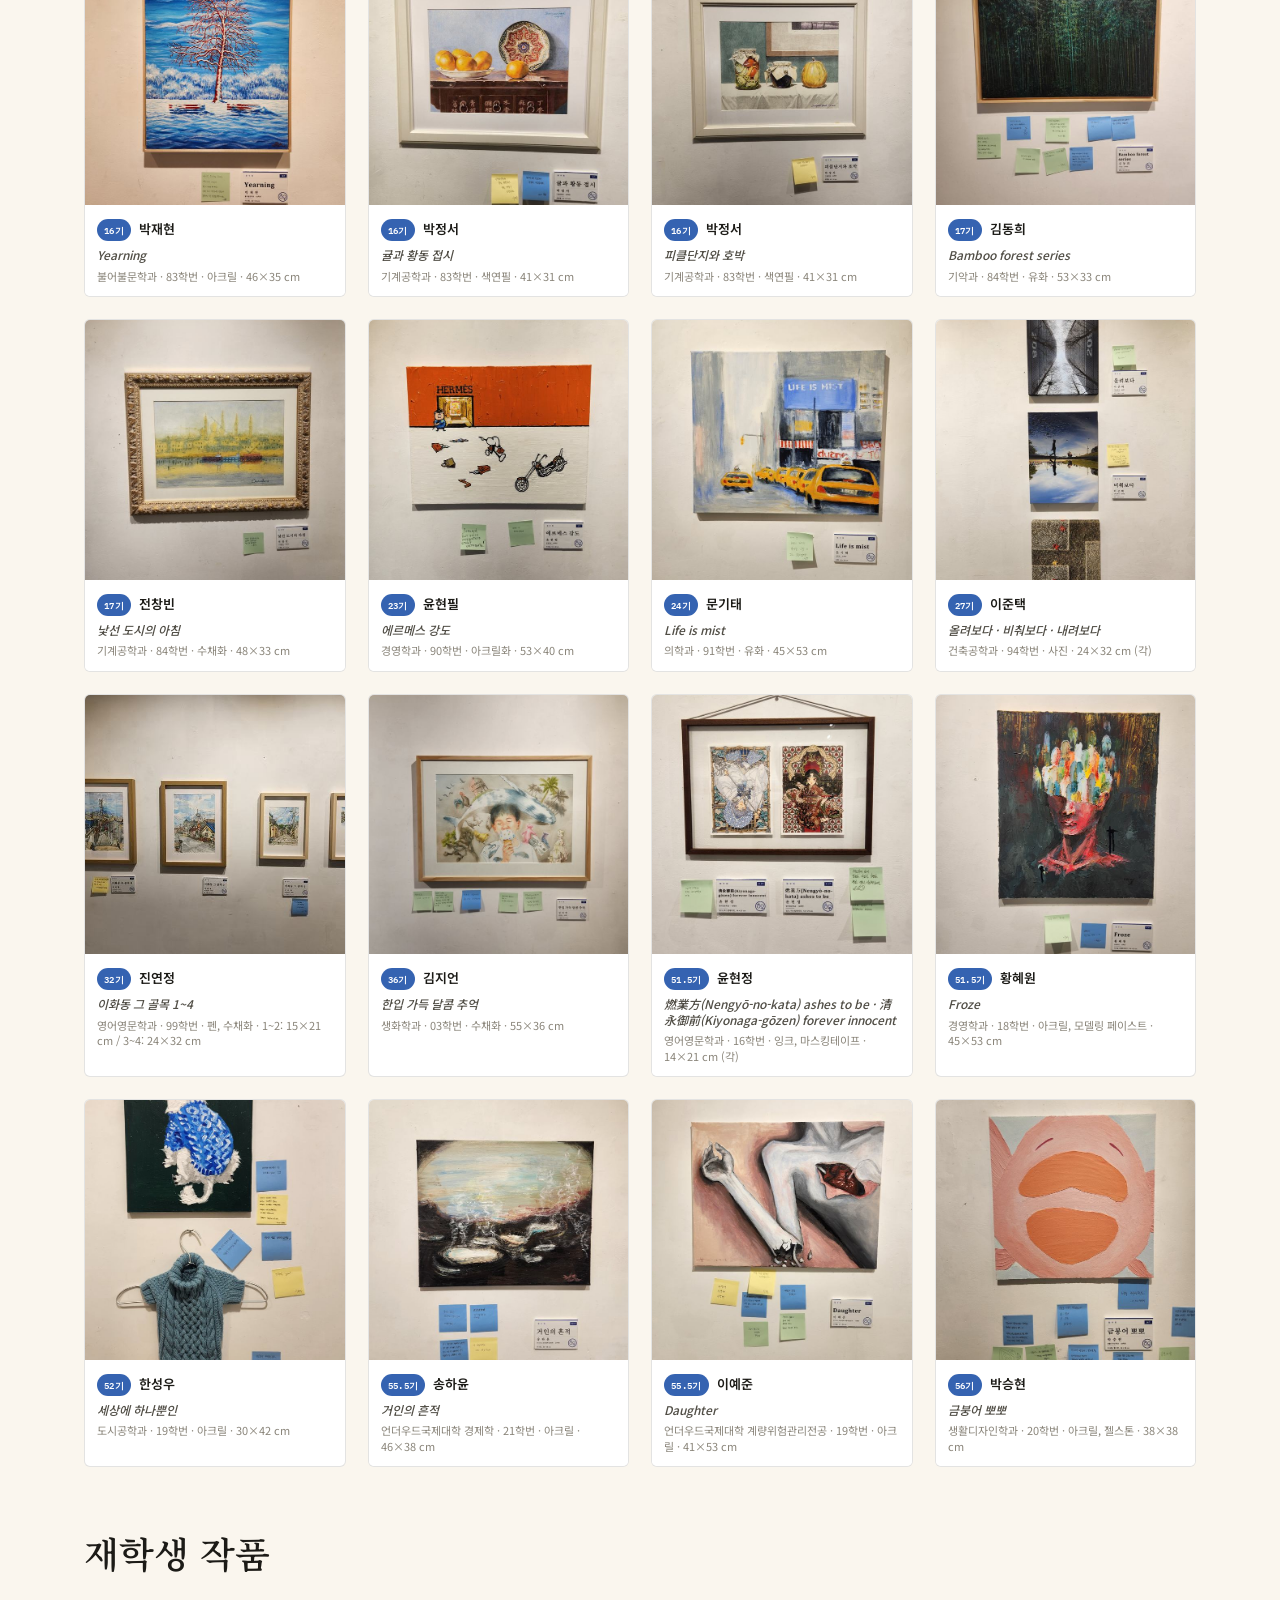
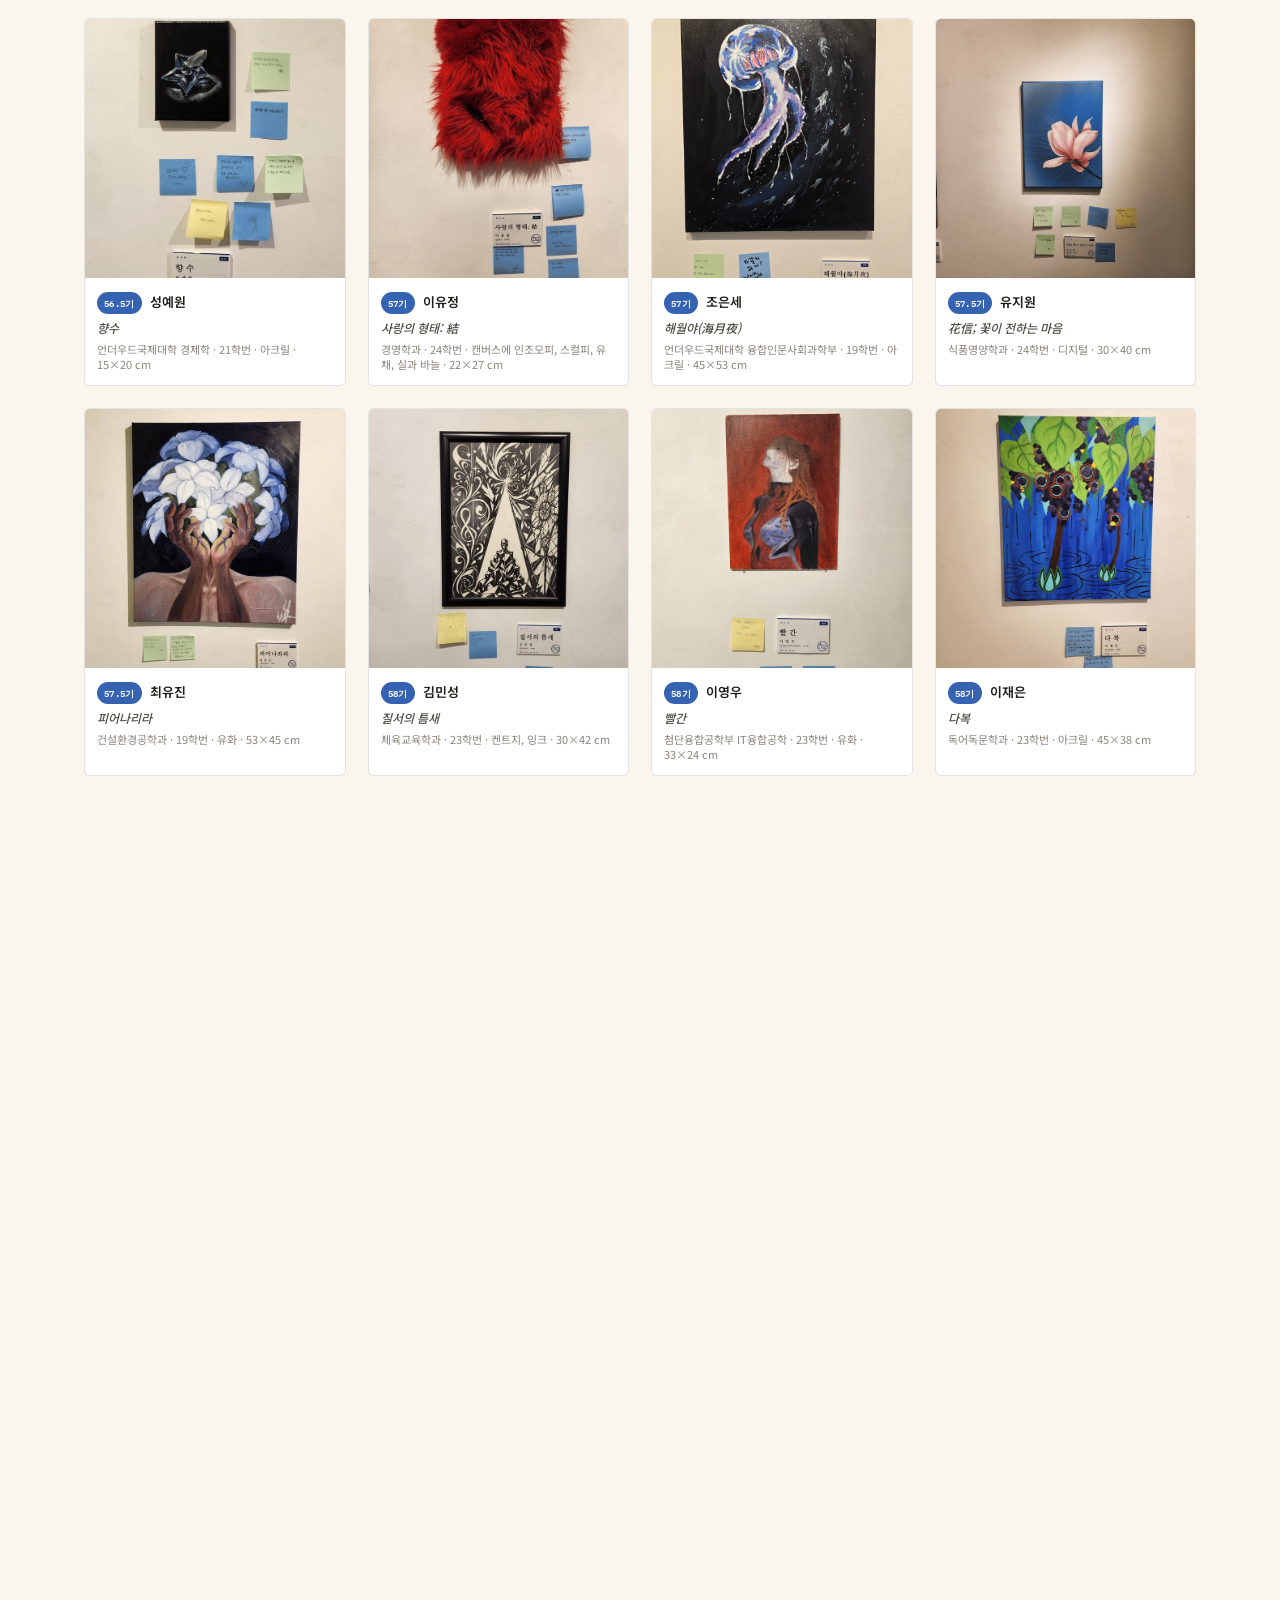
==== commit c48e1d69: "Update index.html" ====
--- a/index.html
+++ b/index.html
@@ -200,7 +200,7 @@
       <div class="closing-brand" style="gap: 16px;">
         <img src="assets/img/misc/logo-black.png" alt="Whawoo logo" style="width: 40px; height: 40px;">
         <div class="closing-credits">
-          <div>지류 카탈로그 및 포스터 제작: <b>32기 진연정</b><br>온라인 아카이빙 페이지 제작: <b>58기 김민성</b></div>
+          <div>지류 카탈로그 및 포스터 제작: <b>32기 진연정</b><br>온라인 아카이빙 페이지 제작 : <b>58기 김민성</b></div>
           <div>ⓒ 2026 연세대학교 화우회 · whawoo.yonsei@gmail.com</div>
         </div>
       </div>
--- a/assets/css/style.css
+++ b/assets/css/style.css
@@ -691,47 +691,6 @@
   max-width:520px;
 }
 
-.party-more-wrapper{
-  position:relative;
-  margin-bottom:14px;
-  break-inside:avoid;
-}
-
-.party-more-overlay{
-  position:absolute; inset:0;
-  background:linear-gradient(180deg, transparent 0%, rgba(15,14,10,0.7) 60%, rgba(15,14,10,0.95) 100%);
-  border-radius:var(--radius-s);
-  z-index:1;
-  pointer-events:none;
-}
-
-.party-more-button{
-  position:absolute;
-  top:50%; left:50%;
-  transform:translate(-50%, -50%);
-  z-index:2;
-  padding:16px 32px;
-  background:rgba(217,122,82,0.9);
-  color:var(--on-dark);
-  border:none;
-  border-radius:var(--radius-m);
-  font-family:'Noto Sans KR',sans-serif;
-  font-size:14px;
-  font-weight:600;
-  letter-spacing:.05em;
-  cursor:pointer;
-  transition:all .3s ease;
-  backdrop-filter:blur(8px);
-}
-
-.party-more-button:hover{
-  background:rgba(217,122,82,1);
-  transform:translate(-50%, -50%) scale(1.05);
-}
-
-.party-more-button:active{
-  transform:translate(-50%, -50%) scale(0.98);
-}
 /* ==========================================================================
    CLOSING / CREDITS
    ========================================================================== */
